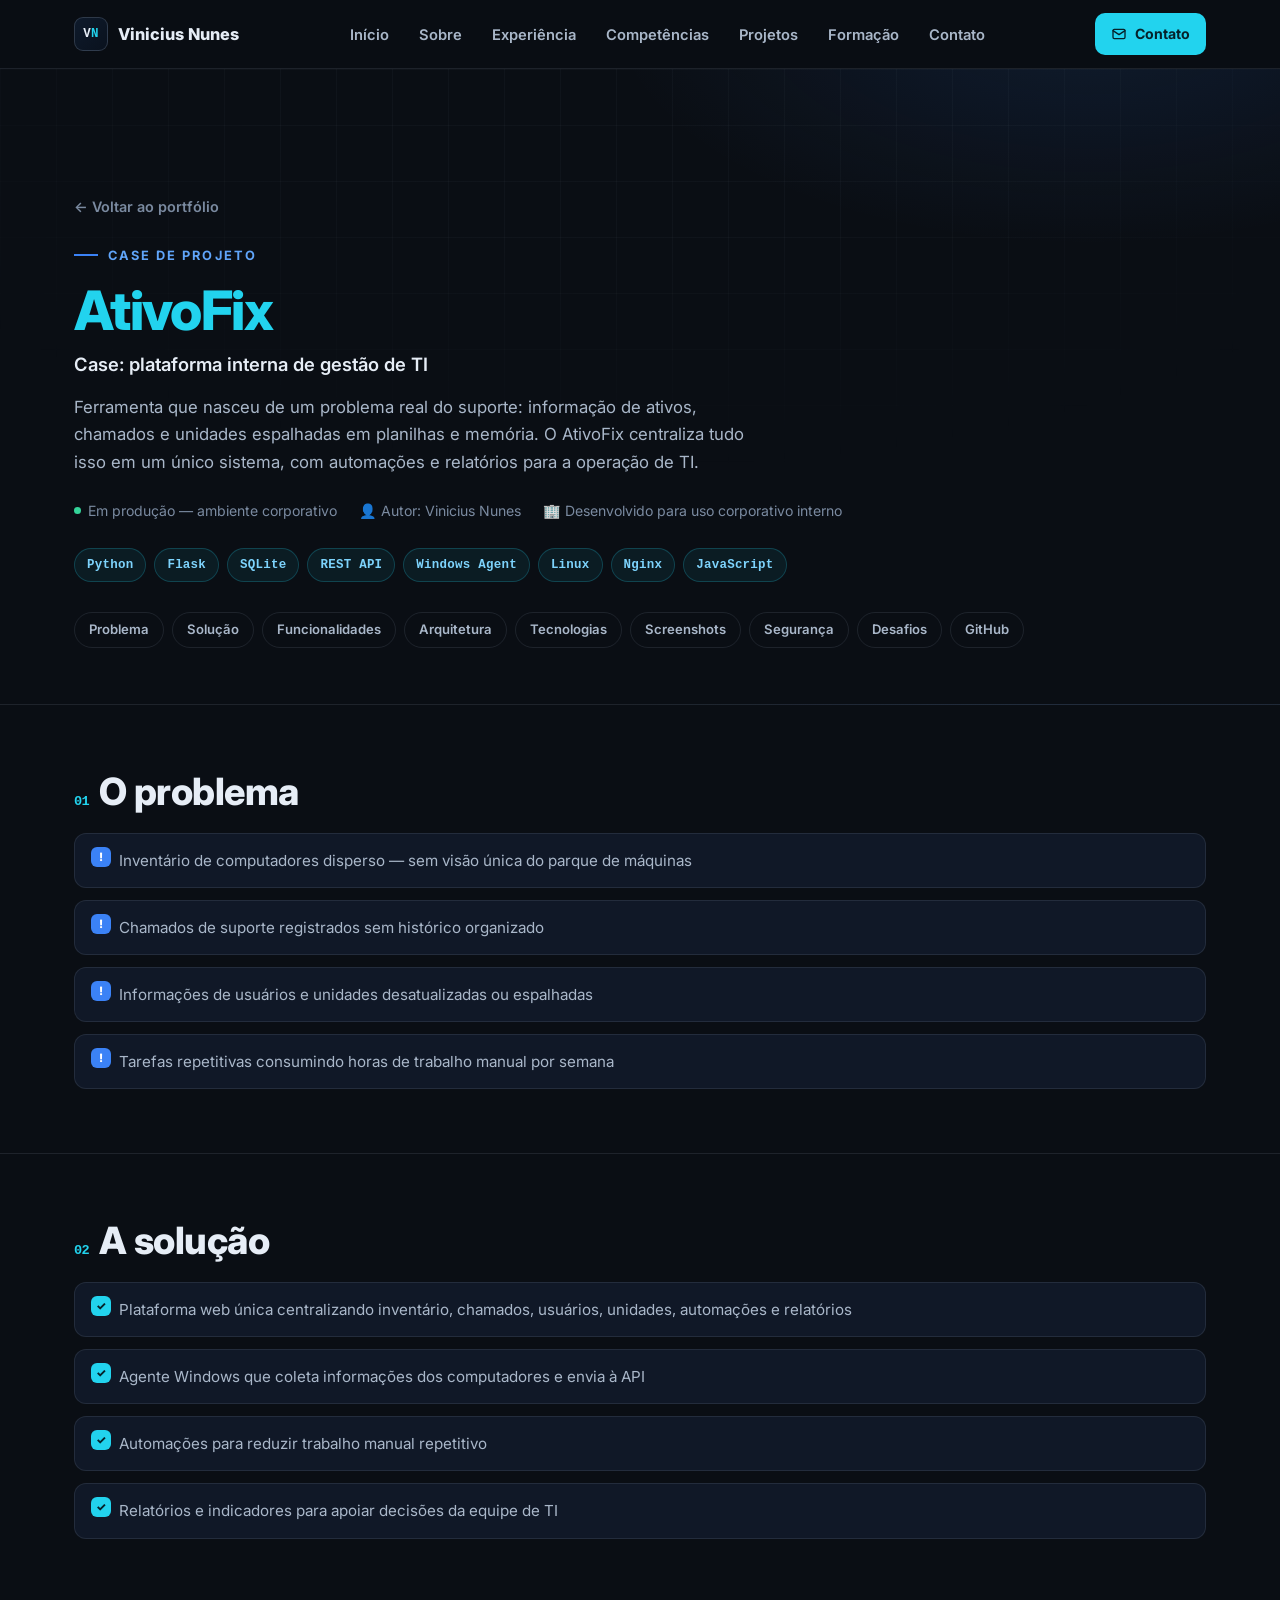
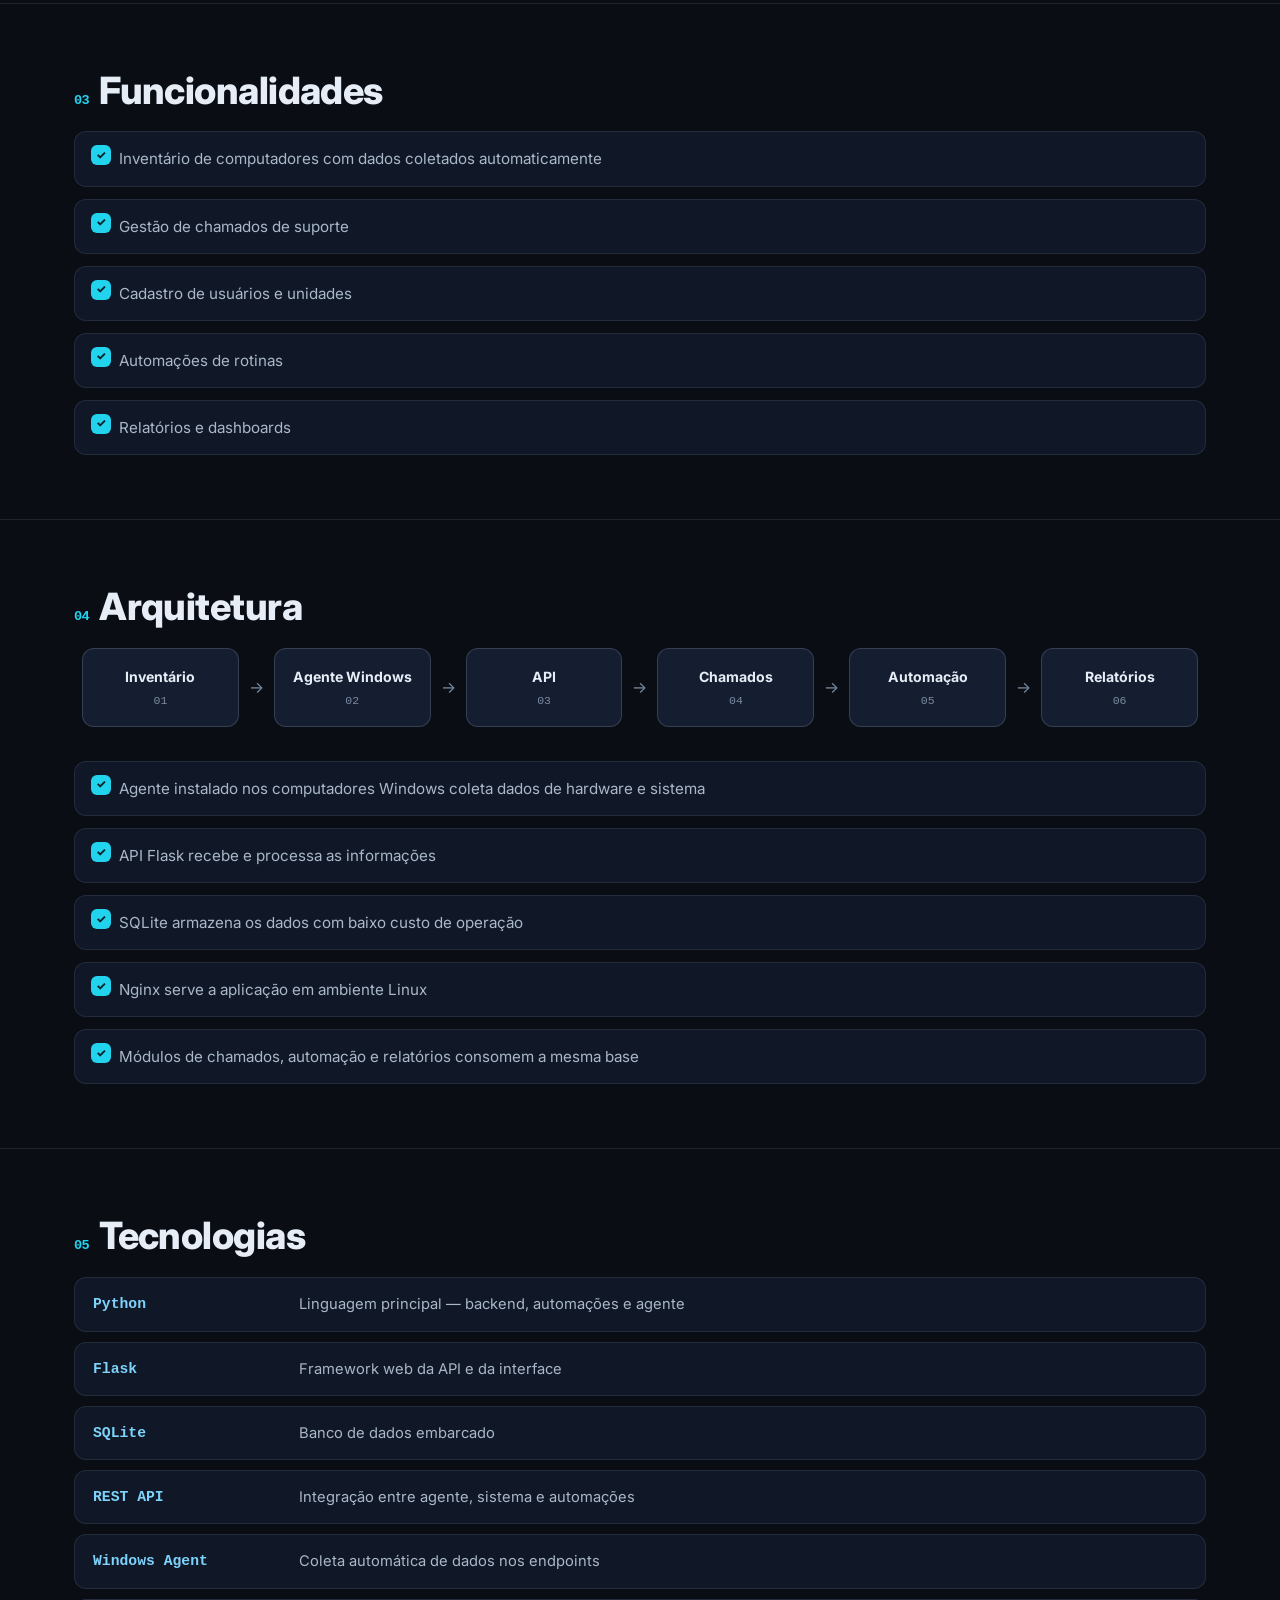
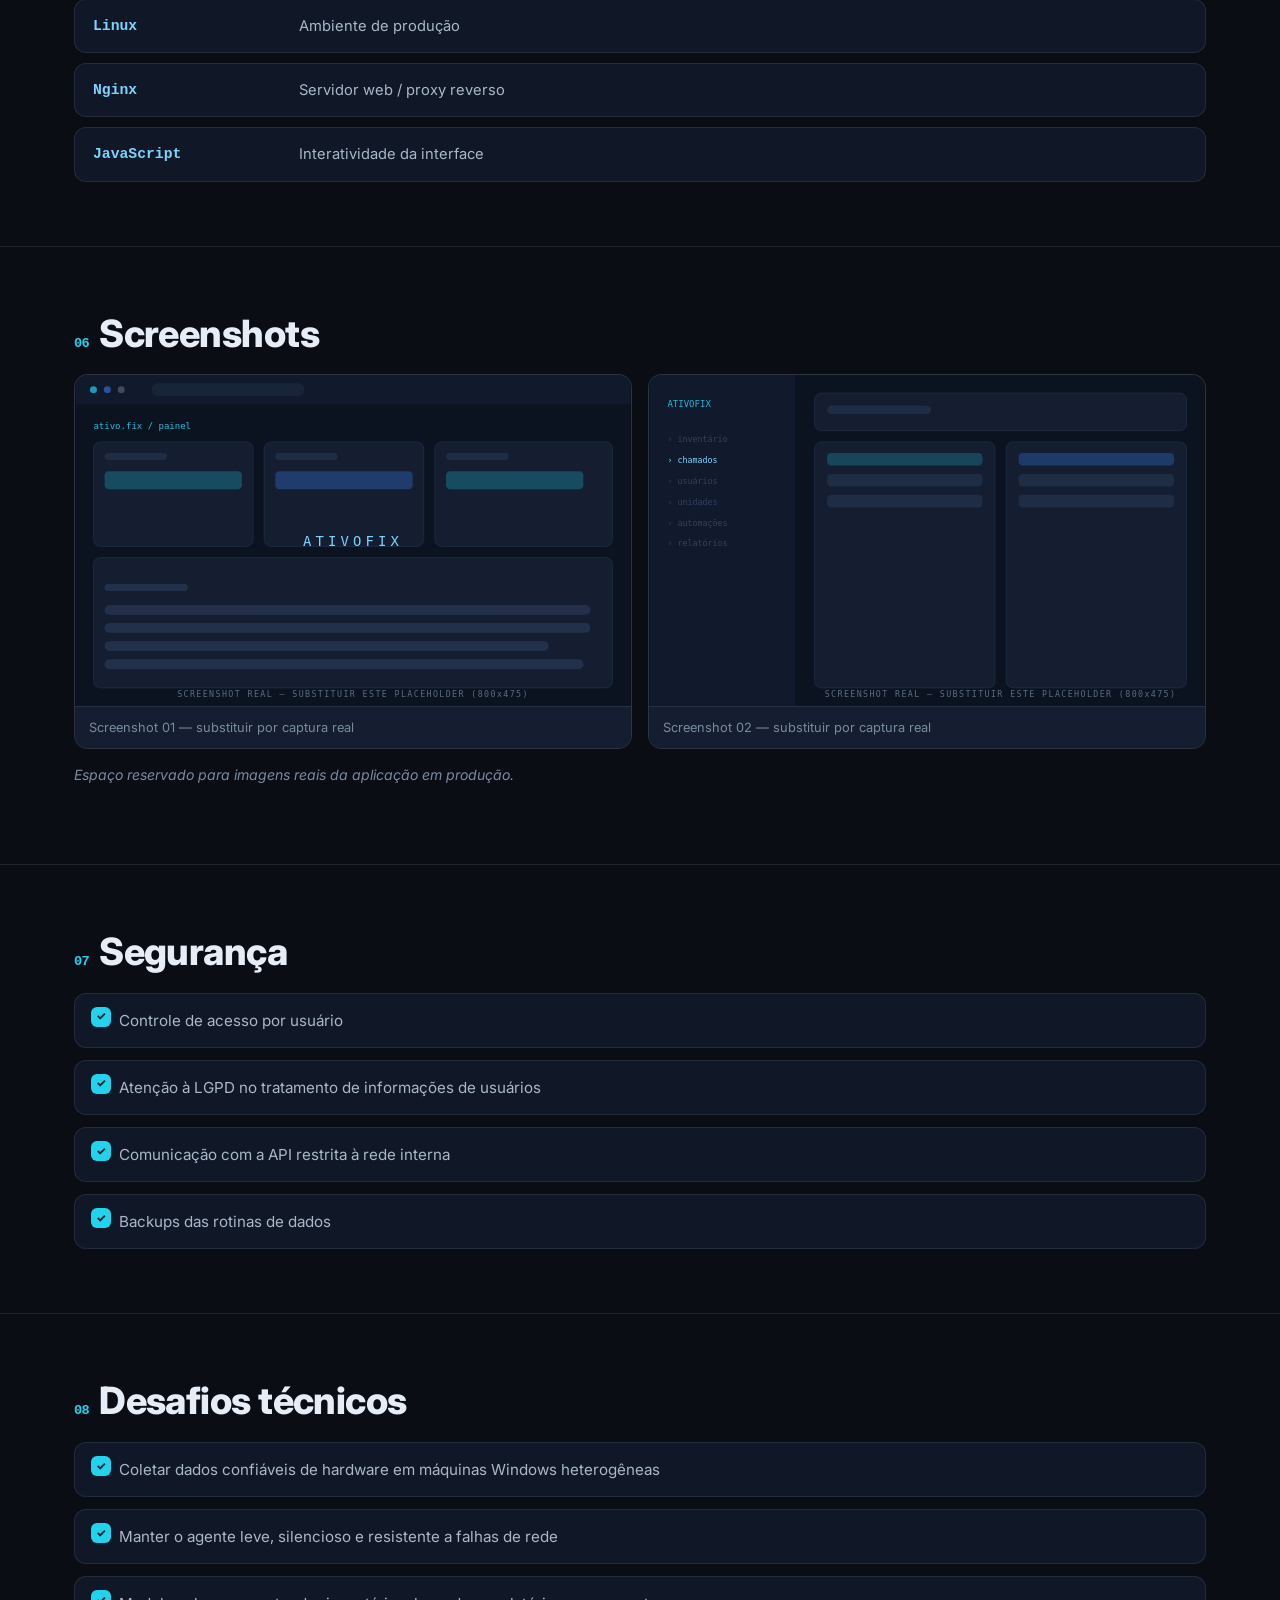
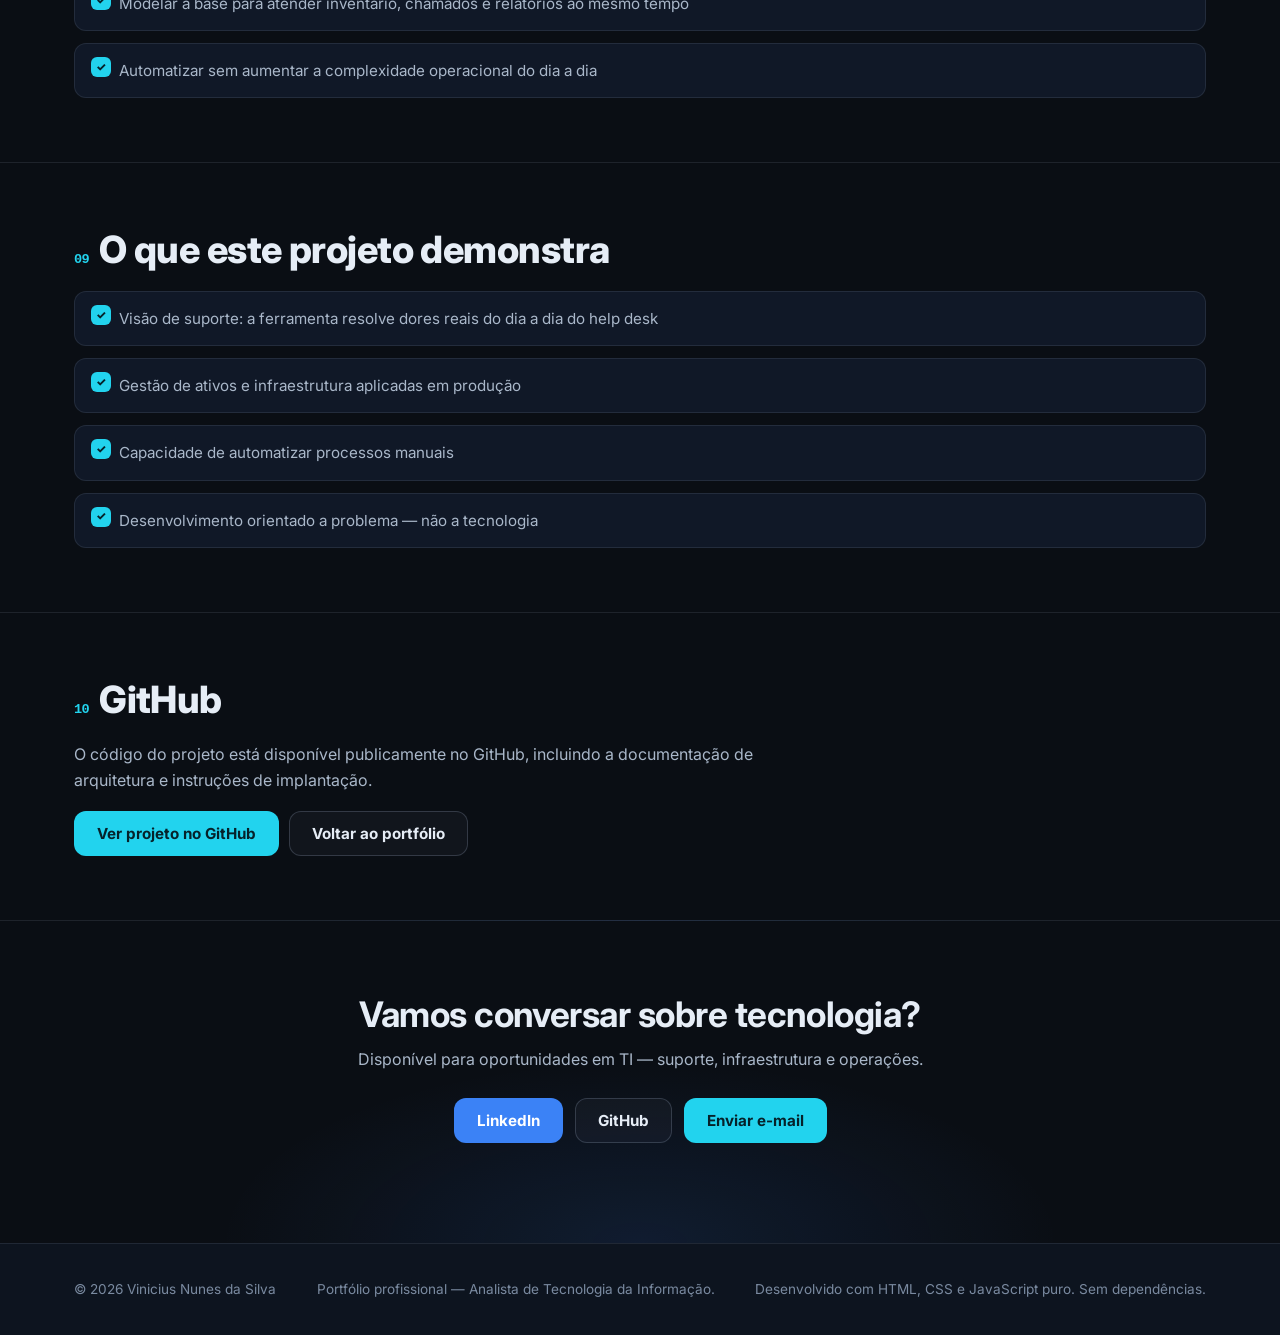
==== projetos/ativofix/index.html @ daad86c0 "Portfólio profissional — Vinicius Nunes, Analista de TI Site estático (HTML/CSS/JS puro) com conteúd" ====
<!doctype html>
<html lang="pt-BR">
<head>
  <meta charset="utf-8">
  <meta name="viewport" content="width=device-width, initial-scale=1">
  <title>AtivoFix — Case | Vinicius Nunes | Analista de TI</title>
  <meta name="description" content="Case do AtivoFix: plataforma interna de gestão de TI que centraliza inventário, chamados, usuários, unidades, automações e relatórios. Desenvolvido por Vinicius Nunes, Analista de TI.">
  <meta name="author" content="Vinicius Nunes da Silva">
  <meta name="theme-color" content="#0A0E14">

  <meta property="og:type" content="article">
  <meta property="og:locale" content="pt_BR">
  <meta property="og:site_name" content="Vinicius Nunes — Analista de TI">
  <meta property="og:title" content="AtivoFix — Case de gestão de TI | Vinicius Nunes">
  <meta property="og:description" content="Como centralizei inventário, chamados, usuários, unidades, automações e relatórios em uma única plataforma interna.">
  <meta property="og:url" content="https://vinenuness.github.io/portfolio/projetos/ativofix/">
  <meta property="og:image" content="../../assets/img/og-ativofix.png">
  <meta property="og:image:width" content="1200">
  <meta property="og:image:height" content="630">
  <meta name="twitter:card" content="summary_large_image">
  <meta name="twitter:title" content="AtivoFix — Case de gestão de TI | Vinicius Nunes">
  <meta name="twitter:description" content="Plataforma interna de gestão de TI: inventário, chamados, automações e relatórios em um único ambiente.">
  <meta name="twitter:image" content="../../assets/img/og-ativofix.png">

  <link rel="icon" href="../../assets/favicon.ico" sizes="any">
  <link rel="icon" type="image/svg+xml" href="../../assets/favicon.svg">
  <link rel="icon" type="image/png" sizes="32x32" href="../../assets/favicon-32.png">
  <link rel="apple-touch-icon" sizes="180x180" href="../../assets/apple-touch-icon.png">

  <link rel="preconnect" href="https://fonts.googleapis.com">
  <link rel="preconnect" href="https://fonts.gstatic.com" crossorigin>
  <link href="https://fonts.googleapis.com/css2?family=Inter:wght@400;600;700;800&display=swap" rel="stylesheet">

  <link rel="stylesheet" href="../../assets/css/theme.css">
  <script type="application/ld+json">
  {
    "@context": "https://schema.org",
    "@type": "SoftwareApplication",
    "name": "AtivoFix",
    "applicationCategory": "BusinessApplication",
    "operatingSystem": "Web, Windows",
    "author": { "@type": "Person", "name": "Vinicius Nunes da Silva", "jobTitle": "Analista de Tecnologia da Informação" },
    "url": "https://github.com/Vinenuness/ativofix",
    "description": "Plataforma interna de gestão de TI: inventário de computadores, chamados, usuários, unidades, automações e relatórios."
  }
  </script>
</head>
<body data-page="ativofix" data-base="../../">
  <a class="skip-link" href="#conteudo">Pular para o conteúdo</a>
  <div data-mount="nav"></div>

  <main id="conteudo">
    <section class="case-hero">
      <div class="container case-hero-inner">
        <a class="back-link" href="../../index.html#projetos">← Voltar ao portfólio</a>
        <p class="project-label">Case de projeto</p>
        <h1 class="case-title" data-bind="ativofix.title">AtivoFix</h1>
        <p class="case-subtitle" data-bind="ativofix.subtitle">Case: plataforma interna de gestão de TI</p>
        <p class="case-hero-text" data-bind="ativofix.heroText"></p>
        <div class="case-meta">
          <span><span class="dot" aria-hidden="true"></span><span data-bind="ativofix.status"></span></span>
          <span>👤 Autor: Vinicius Nunes</span>
          <span>🏢 Desenvolvido para uso corporativo interno</span>
        </div>
        <div class="case-tags" data-list="featuredProject.tech"></div>
        <nav class="case-nav" aria-label="Seções do case">
          <a href="#problema">Problema</a>
          <a href="#solucao">Solução</a>
          <a href="#funcionalidades">Funcionalidades</a>
          <a href="#arquitetura">Arquitetura</a>
          <a href="#tecnologias">Tecnologias</a>
          <a href="#screenshots">Screenshots</a>
          <a href="#seguranca">Segurança</a>
          <a href="#desafios">Desafios</a>
          <a href="#github">GitHub</a>
        </nav>
      </div>
    </section>

    <section class="case-section" id="problema">
      <div class="container">
        <h2 class="section-title"><span class="case-num">01</span><span data-bind="ativofix.sections.problem.title"></span></h2>
        <ul class="case-list case-list--problem" data-list="ativofix.sections.problem.items"></ul>
      </div>
    </section>

    <section class="case-section" id="solucao">
      <div class="container">
        <h2 class="section-title"><span class="case-num">02</span><span data-bind="ativofix.sections.solution.title"></span></h2>
        <ul class="case-list" data-list="ativofix.sections.solution.items"></ul>
      </div>
    </section>

    <section class="case-section" id="funcionalidades">
      <div class="container">
        <h2 class="section-title"><span class="case-num">03</span><span data-bind="ativofix.sections.features.title"></span></h2>
        <ul class="case-list" data-list="ativofix.sections.features.items"></ul>
      </div>
    </section>

    <section class="case-section" id="arquitetura">
      <div class="container">
        <h2 class="section-title"><span class="case-num">04</span><span data-bind="ativofix.sections.architecture.title"></span></h2>
        <div class="pipeline" role="img" aria-label="Fluxo do AtivoFix" data-pipeline="ativofix.sections.architecture.flow"></div>
        <ul class="case-list" data-list="ativofix.sections.architecture.items"></ul>
      </div>
    </section>
    <section class="case-section" id="tecnologias">
      <div class="container">
        <h2 class="section-title"><span class="case-num">05</span><span data-bind="ativofix.sections.tech.title"></span></h2>
        <div class="tech-table" data-tech="ativofix.sections.tech.items"></div>
      </div>
    </section>

    <section class="case-section" id="screenshots">
      <div class="container">
        <h2 class="section-title"><span class="case-num">06</span><span data-bind="ativofix.sections.screenshots.title"></span></h2>
        <div class="case-shots" data-shots="ativofix.sections.screenshots.items"></div>
        <p class="case-note" data-bind="ativofix.sections.screenshots.note"></p>
      </div>
    </section>

    <section class="case-section" id="seguranca">
      <div class="container">
        <h2 class="section-title"><span class="case-num">07</span><span data-bind="ativofix.sections.security.title"></span></h2>
        <ul class="case-list" data-list="ativofix.sections.security.items"></ul>
      </div>
    </section>

    <section class="case-section" id="desafios">
      <div class="container">
        <h2 class="section-title"><span class="case-num">08</span><span data-bind="ativofix.sections.challenges.title"></span></h2>
        <ul class="case-list" data-list="ativofix.sections.challenges.items"></ul>
      </div>
    </section>

    <section class="case-section" id="aprendizados">
      <div class="container">
        <h2 class="section-title"><span class="case-num">09</span><span data-bind="ativofix.sections.learnings.title"></span></h2>
        <ul class="case-list" data-list="ativofix.sections.learnings.items"></ul>
      </div>
    </section>

    <section class="case-section" id="github">
      <div class="container">
        <h2 class="section-title"><span class="case-num">10</span>GitHub</h2>
        <p style="color:var(--text-dim);max-width:680px;">O código do projeto está disponível publicamente no GitHub, incluindo a documentação de arquitetura e instruções de implantação.</p>
        <div class="project-cta">
          <a class="btn btn--primary" href="https://github.com/Vinenuness/ativofix" target="_blank" rel="noopener noreferrer">Ver projeto no GitHub</a>
          <a class="btn btn--outline" href="../../index.html#projetos">Voltar ao portfólio</a>
        </div>
      </div>
    </section>

    <section class="case-footer-cta">
      <div class="container">
        <h2>Vamos conversar sobre tecnologia?</h2>
        <p data-bind="contact.lead"></p>
        <div class="contact-actions" data-contacts>
          <a class="btn btn--blue" href="linkedin" target="_blank" rel="noopener noreferrer">LinkedIn</a>
          <a class="btn btn--outline" href="github" target="_blank" rel="noopener noreferrer">GitHub</a>
          <a class="btn btn--primary" href="email">Enviar e-mail</a>
        </div>
      </div>
    </section>
  </main>

  <div data-mount="footer"></div>

  <script src="../../assets/js/data.js"></script>
  <script src="../../assets/js/components.js"></script>
  <script src="../../assets/js/main.js"></script>
</body>
</html>
---- assets/css/theme.css ----
/* =====================================================================
   theme.css — Sistema de design do portfólio
   Tema escuro corporativo: grafite/preto + azul + ciano (destaque)
   ===================================================================== */

/* ------------------------------------------------------------ tokens -- */
:root {
  /* superfícies */
  --bg:            #0A0E14;
  --bg-soft:       #0D141F;
  --surface:       #101827;
  --surface-2:     #141E30;
  --surface-3:     #182438;

  /* texto */
  --text:          #E6EDF6;
  --text-dim:      #A9B7C9;
  --text-mute:     #7A8AA0;

  /* marca */
  --blue:          #3B82F6;
  --blue-soft:     #60A5FA;
  --cyan:          #22D3EE;
  --cyan-soft:     #7DD3FC;
  --green:         #34D399;

  /* linhas */
  --line:          rgba(148, 163, 184, .14);
  --line-strong:   rgba(148, 163, 184, .26);

  /* efeitos */
  --glow-cyan:     rgba(34, 211, 238, .10);
  --glow-blue:     rgba(59, 130, 246, .12);
  --shadow:        0 12px 32px rgba(2, 6, 12, .45);

  /* geometria */
  --radius:        14px;
  --radius-lg:     20px;
  --container:     1180px;
  --nav-h:         68px;

  /* tipografia */
  --font: 'Inter', -apple-system, BlinkMacSystemFont, 'Segoe UI', Roboto, 'Helvetica Neue', Arial, sans-serif;
  --mono: ui-monospace, 'Cascadia Code', 'JetBrains Mono', Consolas, Menlo, monospace;
}

/* ---------------------------------------------------------- reset ----- */
*, *::before, *::after { box-sizing: border-box; }
html { scroll-behavior: smooth; }
body {
  margin: 0;
  font-family: var(--font);
  background: var(--bg);
  color: var(--text);
  line-height: 1.65;
  font-size: 16px;
  -webkit-font-smoothing: antialiased;
  text-rendering: optimizeLegibility;
}
img { max-width: 100%; display: block; }
a { color: var(--cyan-soft); text-decoration: none; transition: color .18s ease; }
a:hover { color: var(--cyan); }
h1, h2, h3, h4 { line-height: 1.2; margin: 0 0 .5em; letter-spacing: -.015em; }
p  { margin: 0 0 1em; }
ul { margin: 0; padding: 0; list-style: none; }
button { font-family: inherit; }

/* acessibilidade: foco visível + skip link */
:focus-visible { outline: 2px solid var(--cyan); outline-offset: 3px; border-radius: 4px; }
.skip-link {
  position: absolute; left: -9999px; top: 0; z-index: 200;
  background: var(--cyan); color: #06222A; font-weight: 700;
  padding: 10px 18px; border-radius: 0 0 10px 0;
}
.skip-link:focus { left: 0; }
.visually-hidden {
  position: absolute !important; width: 1px; height: 1px;
  margin: -1px; padding: 0; overflow: hidden; clip: rect(0 0 0 0); white-space: nowrap; border: 0;
}

/* ------------------------------------------------------- layout ------- */
.container { max-width: var(--container); margin: 0 auto; padding: 0 24px; }
.section { padding: 96px 0; scroll-margin-top: calc(var(--nav-h) + 12px); }
.section--soft { background: var(--bg-soft); border-block: 1px solid var(--line); }

.section-head { max-width: 760px; margin-bottom: 48px; }
.section-head--center { margin-inline: auto; text-align: center; }
.eyebrow {
  display: inline-flex; align-items: center; gap: 8px;
  font-size: .78rem; font-weight: 700; letter-spacing: .18em;
  text-transform: uppercase; color: var(--cyan);
  margin-bottom: 14px;
}
.eyebrow::before { content: ''; width: 22px; height: 2px; background: var(--cyan); border-radius: 2px; }
.section-head--center .eyebrow::after { content: ''; width: 22px; height: 2px; background: var(--cyan); border-radius: 2px; }
.section-title { font-size: clamp(1.7rem, 3.2vw, 2.35rem); font-weight: 800; color: var(--text); }
.section-lead { color: var(--text-dim); font-size: 1.04rem; margin-bottom: 0; }

/* ------------------------------------------------------- nav ---------- */
/* o wrapper de montagem recebe o sticky (o header está dentro dele) */
[data-mount="nav"] { position: sticky; top: 0; z-index: 100; }
.nav {
  background: rgba(10, 14, 20, .82);
  -webkit-backdrop-filter: blur(12px); backdrop-filter: blur(12px);
  border-bottom: 1px solid var(--line);
}
.nav-inner { display: flex; align-items: center; justify-content: space-between; height: var(--nav-h); gap: 16px; }
.brand { display: inline-flex; align-items: center; gap: 10px; font-weight: 800; color: var(--text); font-size: 1.02rem; }
.brand:hover { color: var(--text); }
.brand-mark {
  width: 34px; height: 34px; border-radius: 9px; flex: none;
  display: inline-flex; align-items: center; justify-content: center; white-space: nowrap;
  background: linear-gradient(135deg, #0E1A2B, #0A121E);
  border: 1px solid var(--line-strong);
  font-family: var(--mono); font-size: .78rem; font-weight: 700; letter-spacing: .02em;
}
.brand-mark b { color: var(--text); font-weight: 700; }
.brand-mark span { color: var(--cyan); }
.nav-links { display: flex; align-items: center; gap: 4px; }
.nav-links a {
  color: var(--text-dim); font-size: .92rem; font-weight: 600;
  padding: 8px 13px; border-radius: 9px; transition: color .18s ease, background .18s ease;
}
.nav-links a:hover { color: var(--text); background: rgba(148, 163, 184, .08); }
.nav-links a.is-active { color: var(--cyan); }
.nav-cta {
  display: inline-flex; align-items: center; gap: 8px;
  font-size: .88rem; font-weight: 700; color: #06222A !important;
  background: var(--cyan); padding: 9px 16px; border-radius: 10px;
  transition: filter .18s ease;
}
.nav-cta:hover { filter: brightness(1.08); color: #06222A !important; }
.nav-toggle {
  display: none; background: none; border: 1px solid var(--line-strong);
  border-radius: 10px; padding: 9px 11px; cursor: pointer; color: var(--text);
}
.nav-toggle svg { display: block; }
.nav-mobile { display: none; }

/* ------------------------------------------------------- hero --------- */
.hero {
  position: relative; overflow: hidden;
  padding: calc(var(--nav-h) + 72px) 0 84px;
  background:
    radial-gradient(900px 480px at 78% -10%, var(--glow-blue), transparent 62%),
    radial-gradient(700px 420px at -8% 30%, var(--glow-cyan), transparent 60%),
    var(--bg);
  border-bottom: 1px solid var(--line);
}
.hero::before { /* grid discreto de fundo */
  content: ''; position: absolute; inset: 0; pointer-events: none;
  background-image:
    linear-gradient(rgba(148, 163, 184, .045) 1px, transparent 1px),
    linear-gradient(90deg, rgba(148, 163, 184, .045) 1px, transparent 1px);
  background-size: 56px 56px;
  mask-image: radial-gradient(ellipse 90% 70% at 50% 0%, #000 40%, transparent 78%);
  -webkit-mask-image: radial-gradient(ellipse 90% 70% at 50% 0%, #000 40%, transparent 78%);
}
.hero-grid {
  position: relative; display: grid; gap: 56px; align-items: center;
  grid-template-columns: 1.25fr .75fr;
}
.status-pill {
  display: inline-flex; align-items: center; gap: 9px;
  border: 1px solid rgba(52, 211, 153, .35); background: rgba(52, 211, 153, .08);
  color: #86EFAC; font-size: .84rem; font-weight: 600;
  padding: 7px 14px; border-radius: 999px; margin-bottom: 22px;
}
.status-dot { width: 8px; height: 8px; border-radius: 50%; background: var(--green); animation: pulse 2.4s ease-in-out infinite; }
@keyframes pulse { 0%, 100% { opacity: 1; } 50% { opacity: .35; } }
.hero h1 { font-size: clamp(2.5rem, 6vw, 4rem); font-weight: 800; letter-spacing: -.03em; margin-bottom: 10px; }
.hero h1 .accent { color: var(--cyan); }
.hero-role { font-size: clamp(1.15rem, 2.4vw, 1.5rem); font-weight: 700; color: var(--blue-soft); margin-bottom: 8px; }
.hero-spec { font-family: var(--mono); font-size: .95rem; color: var(--text-mute); letter-spacing: .04em; margin-bottom: 20px; }
.hero-text { color: var(--text-dim); max-width: 620px; font-size: 1.06rem; margin-bottom: 26px; }
.hero-actions { display: flex; flex-wrap: wrap; gap: 12px; margin-bottom: 30px; }
.hero-tags { display: flex; flex-wrap: wrap; gap: 8px; }

/* botões */
.btn {
  display: inline-flex; align-items: center; gap: 9px;
  font-weight: 700; font-size: .95rem; line-height: 1;
  padding: 14px 22px; border-radius: 12px; border: 1px solid transparent;
  cursor: pointer; transition: transform .16s ease, filter .16s ease, background .16s ease, border-color .16s ease;
}
.btn:active { transform: translateY(1px); }
.btn svg { flex: none; }
.btn--primary { background: var(--cyan); color: #06222A; }
.btn--primary:hover { filter: brightness(1.1); color: #06222A; }
.btn--outline { border-color: var(--line-strong); color: var(--text); background: rgba(148, 163, 184, .05); }
.btn--outline:hover { border-color: var(--cyan); color: var(--cyan); }
.btn--ghost { color: var(--text-dim); border-color: var(--line); background: transparent; }
.btn--ghost:hover { color: var(--text); border-color: var(--line-strong); }
.btn--blue { background: var(--blue); color: #fff; }
.btn--blue:hover { filter: brightness(1.1); color: #fff; }
.btn--lg { padding: 16px 28px; font-size: 1rem; }

/* retrato / placeholder de foto */
.portrait-wrap { display: grid; place-items: center; }
.portrait {
  position: relative; width: min(320px, 80%); aspect-ratio: 1;
  border-radius: 24px; overflow: hidden;
  border: 1px solid var(--line-strong);
  background: linear-gradient(160deg, #0E1929 0%, #0B1220 55%, #0A0F19 100%);
  box-shadow: var(--shadow);
}
.portrait img { width: 100%; height: 100%; object-fit: cover; }
.portrait::after { /* varredura sutil, removível junto do placeholder */
  content: ''; position: absolute; inset: 0;
  background: linear-gradient(115deg, transparent 42%, rgba(34, 211, 238, .05) 50%, transparent 58%);
}
.portrait-badge {
  position: absolute; bottom: 14px; left: 50%; transform: translateX(-50%);
  white-space: nowrap; font-size: .72rem; font-weight: 600; letter-spacing: .06em;
  color: var(--text-mute); background: rgba(10, 14, 20, .85);
  border: 1px solid var(--line); padding: 5px 12px; border-radius: 999px;
}

/* tags / chips */
.tag {
  display: inline-flex; align-items: center;
  font-family: var(--mono); font-size: .78rem; font-weight: 600; letter-spacing: .02em;
  color: var(--cyan-soft); background: rgba(34, 211, 238, .07);
  border: 1px solid rgba(34, 211, 238, .22);
  padding: 6px 12px; border-radius: 999px;
}
.tag--neutral { color: var(--text-dim); background: rgba(148, 163, 184, .07); border-color: var(--line-strong); }

/* ---------------------------------------------------- métricas -------- */
.metrics { border-bottom: 1px solid var(--line); background: var(--bg-soft); }
.metrics-grid { display: grid; grid-template-columns: repeat(2, 1fr); }
.metric {
  display: flex; flex-direction: column; gap: 6px;
  padding: 34px 28px; border-left: 1px solid var(--line);
}
.metric:first-child { border-left: 0; }
.metric + .metric { border-left: 1px solid var(--line); }
.metric-value { font-size: clamp(1.9rem, 4vw, 2.7rem); font-weight: 800; color: var(--cyan); letter-spacing: -.02em; }
.metric-label { color: var(--text-dim); font-size: .95rem; max-width: 300px; }
.metric-src { font-size: .74rem; color: var(--text-mute); letter-spacing: .05em; text-transform: uppercase; }

/* ------------------------------------------------------- cards -------- */
.cards-grid { display: grid; gap: 18px; grid-template-columns: repeat(3, 1fr); }
.card {
  background: var(--surface); border: 1px solid var(--line);
  border-radius: var(--radius-lg); padding: 26px 24px;
  transition: transform .18s ease, border-color .18s ease, box-shadow .18s ease;
}
.card:hover { transform: translateY(-3px); border-color: rgba(34, 211, 238, .35); box-shadow: var(--shadow); }
.card-icon { font-size: 1.5rem; margin-bottom: 14px; display: block; }
.card-title { font-size: 1.08rem; font-weight: 700; margin-bottom: 8px; }
.card-text { color: var(--text-dim); font-size: .93rem; margin: 0; }

/* ------------------------------------------------------ sobre --------- */
.about-grid { display: grid; gap: 48px; grid-template-columns: 1.5fr 1fr; align-items: start; }
.about-text p { color: var(--text-dim); font-size: 1.03rem; }
.about-text p strong { color: var(--text); }
.about-quote {
  margin: 26px 0 0; padding: 18px 22px;
  border-left: 3px solid var(--cyan); border-radius: 0 12px 12px 0;
  background: rgba(34, 211, 238, .05); color: var(--text);
  font-weight: 600; font-size: 1.02rem;
}
.about-facts { display: grid; gap: 14px; }
.fact {
  background: var(--surface); border: 1px solid var(--line); border-radius: var(--radius);
  padding: 16px 18px; display: flex; flex-direction: column; gap: 2px;
}
.fact-label { font-size: .72rem; font-weight: 700; letter-spacing: .14em; text-transform: uppercase; color: var(--text-mute); }
.fact-value { font-weight: 700; color: var(--text); font-size: 1.02rem; }
.fact-sub { font-size: .84rem; color: var(--text-mute); }

/* ---------------------------------------------------- timeline -------- */
.timeline { position: relative; padding-left: 34px; }
.timeline::before {
  content: ''; position: absolute; left: 9px; top: 6px; bottom: 6px;
  width: 2px; background: linear-gradient(180deg, var(--cyan), rgba(59, 130, 246, .35), transparent);
}
.tl-item { position: relative; padding-bottom: 44px; }
.tl-item:last-child { padding-bottom: 0; }
.tl-dot {
  position: absolute; left: -34px; top: 6px; width: 20px; height: 20px; border-radius: 50%;
  background: var(--bg); border: 2px solid var(--text-mute);
}
.tl-item.is-current .tl-dot { border-color: var(--cyan); background: rgba(34, 211, 238, .18); box-shadow: 0 0 0 5px rgba(34, 211, 238, .08); }
.tl-head { display: flex; flex-wrap: wrap; align-items: baseline; gap: 6px 14px; margin-bottom: 4px; }
.tl-company { font-size: 1.18rem; font-weight: 800; color: var(--text); }
.tl-role { color: var(--cyan-soft); font-weight: 600; font-size: .98rem; }
.tl-meta { display: flex; flex-wrap: wrap; gap: 8px 16px; margin-bottom: 10px; }
.tl-meta span { display: inline-flex; align-items: center; gap: 6px; color: var(--text-mute); font-size: .86rem; }
.badge-current {
  font-size: .7rem; font-weight: 800; letter-spacing: .1em; text-transform: uppercase;
  color: #06222A; background: var(--cyan); border-radius: 6px; padding: 3px 9px;
}
.tl-summary { color: var(--text-dim); font-size: .95rem; margin-bottom: 12px; max-width: 720px; }
.tl-list { display: grid; gap: 7px; max-width: 760px; }
.tl-list li { position: relative; padding-left: 20px; color: var(--text-dim); font-size: .92rem; }
.tl-list li::before { content: '▸'; position: absolute; left: 0; color: var(--blue-soft); }
.tl-item.is-minor .tl-company { font-weight: 700; color: var(--text-dim); }
.tl-item.is-minor .tl-list li { color: var(--text-mute); }

/* ------------------------------------------------------- projeto ------ */
.project { background: var(--bg-soft); border-block: 1px solid var(--line); }
.project-shell {
  background: var(--surface); border: 1px solid var(--line-strong);
  border-radius: var(--radius-lg); overflow: hidden; box-shadow: var(--shadow);
}
.project-top {
  padding: 34px 36px; display: grid; gap: 26px;
  grid-template-columns: 1.35fr .65fr;
  border-bottom: 1px solid var(--line);
  background:
    radial-gradient(600px 260px at 90% 0%, var(--glow-blue), transparent 65%),
    var(--surface);
}
.project-label { display: flex; align-items: center; gap: 10px; color: var(--blue-soft); font-weight: 700; font-size: .8rem; letter-spacing: .16em; text-transform: uppercase; margin-bottom: 12px; }
.project-label::before { content: ''; width: 24px; height: 2px; background: var(--blue); }
.project-title { font-size: clamp(1.7rem, 3.4vw, 2.4rem); font-weight: 800; letter-spacing: -.02em; }
.project-title .version { color: var(--cyan); }
.project-desc { color: var(--text-dim); max-width: 640px; }
.project-cta { display: flex; flex-wrap: wrap; gap: 10px; margin-top: 18px; }
.project-side { display: flex; flex-direction: column; gap: 16px; }
.project-side h3 { font-size: .78rem; letter-spacing: .14em; text-transform: uppercase; color: var(--text-mute); margin-bottom: 10px; }
.project-metrics { display: grid; gap: 10px; }
.project-metric {
  display: flex; align-items: center; gap: 10px;
  background: rgba(52, 211, 153, .06); border: 1px solid rgba(52, 211, 153, .22);
  color: #86EFAC; font-weight: 600; font-size: .88rem;
  border-radius: 10px; padding: 10px 14px;
}
.project-body { padding: 32px 36px 36px; }

/* pipeline visual */
.pipeline { display: flex; align-items: stretch; flex-wrap: wrap; gap: 0; margin-bottom: 34px; }
.pipe-step { position: relative; flex: 1 1 0; min-width: 130px; }
.pipe-box {
  text-align: center; padding: 16px 10px; margin: 0 8px;
  background: var(--surface-2); border: 1px solid var(--line-strong); border-radius: 12px;
  font-weight: 700; font-size: .88rem; color: var(--text);
  transition: border-color .18s ease, transform .18s ease;
}
.pipe-box small { display: block; font-weight: 500; color: var(--text-mute); font-size: .72rem; margin-top: 3px; font-family: var(--mono); }
.pipe-step:hover .pipe-box { border-color: var(--cyan); transform: translateY(-2px); }
.pipe-arrow { display: grid; place-items: center; color: var(--text-mute); font-size: 1rem; flex: 0 0 auto; padding: 0 2px; }
.pipe-arrow::before { content: '→'; }
@media (max-width: 860px) {
  .pipeline { flex-direction: column; gap: 6px; }
  .pipe-box { margin: 0; }
  .pipe-arrow::before { content: '↓'; }
}

/* screenshots */
.shots { display: grid; grid-template-columns: 1fr 1fr; gap: 16px; }
.shot {
  border: 1px solid var(--line-strong); border-radius: var(--radius);
  overflow: hidden; background: var(--bg);
}
.shot img { width: 100%; aspect-ratio: 16 / 9.5; object-fit: cover; }
.shot-cap { padding: 10px 14px; font-size: .8rem; color: var(--text-mute); border-top: 1px solid var(--line); background: var(--surface-2); }

/* --------------------------------------------------- competencias ----- */
.skills-grid { display: grid; gap: 18px; grid-template-columns: repeat(2, 1fr); }
.skill-card { background: var(--surface); border: 1px solid var(--line); border-radius: var(--radius-lg); padding: 24px; }
.skill-card--accent { border-color: rgba(34, 211, 238, .3); background: linear-gradient(180deg, rgba(34, 211, 238, .04), var(--surface) 45%); }
.skill-head { display: flex; align-items: center; gap: 12px; margin-bottom: 16px; }
.skill-head .card-icon { margin: 0; }
.skill-head h3 { margin: 0; font-size: 1.05rem; }
.skill-tags { display: flex; flex-wrap: wrap; gap: 8px; }

/* ------------------------------------------------------ mindset ------- */
.mindset-grid { display: grid; grid-template-columns: repeat(4, 1fr); gap: 16px; counter-reset: pillar; }
.pillar {
  position: relative; background: var(--surface); border: 1px solid var(--line);
  border-radius: var(--radius-lg); padding: 24px 22px;
}
.pillar-step {
  position: absolute; top: 18px; right: 18px;
  font-family: var(--mono); font-size: .74rem; color: var(--text-mute);
  border: 1px solid var(--line); border-radius: 7px; padding: 2px 8px;
}
.pillar-icon { font-size: 1.4rem; display: block; margin-bottom: 12px; }
.pillar h3 { font-size: .95rem; letter-spacing: .12em; color: var(--cyan-soft); margin-bottom: 8px; }
.pillar p { color: var(--text-dim); font-size: .9rem; margin: 0; }

/* ------------------------------------------------------- saúde -------- */
.health-note {
  display: grid; grid-template-columns: auto 1fr; gap: 20px; align-items: center;
  background: linear-gradient(120deg, rgba(59, 130, 246, .08), rgba(34, 211, 238, .04));
  border: 1px solid rgba(59, 130, 246, .3); border-radius: var(--radius-lg);
  padding: 28px 30px;
}
.health-icon {
  width: 58px; height: 58px; border-radius: 16px; display: grid; place-items: center;
  background: rgba(59, 130, 246, .14); border: 1px solid rgba(59, 130, 246, .35); font-size: 1.5rem;
}
.health-note h3 { margin-bottom: 6px; font-size: 1.1rem; }
.health-note p { margin: 0; color: var(--text-dim); }

/* ---------------------------------------------------- formação -------- */
.edu-grid { display: grid; gap: 16px; grid-template-columns: repeat(2, 1fr); }
.edu-card {
  position: relative; background: var(--surface); border: 1px solid var(--line);
  border-radius: var(--radius); padding: 22px 24px;
}
.edu-type {
  display: inline-block; font-size: .68rem; font-weight: 800; letter-spacing: .12em; text-transform: uppercase;
  color: var(--blue-soft); background: rgba(59, 130, 246, .1); border: 1px solid rgba(59, 130, 246, .3);
  padding: 3px 10px; border-radius: 6px; margin-bottom: 12px;
}
.edu-card h3 { font-size: 1.04rem; margin-bottom: 4px; }
.edu-school { color: var(--text-dim); font-size: .92rem; }
.edu-note { margin-top: 10px; font-size: .84rem; color: var(--text-mute); font-style: italic; }
.edu-card--minor { opacity: .78; }

/* certificações */
.certs-grid { display: grid; gap: 14px; grid-template-columns: repeat(3, 1fr); margin-top: 40px; }
.cert {
  display: flex; gap: 14px; align-items: flex-start;
  background: var(--surface); border: 1px solid var(--line); border-radius: var(--radius);
  padding: 18px 20px;
}
.cert-icon { color: var(--cyan); flex: none; margin-top: 2px; }
.cert-name { font-weight: 700; font-size: .95rem; margin-bottom: 2px; }
.cert-detail { color: var(--text-dim); font-size: .85rem; }
.cert-hours { margin-left: auto; flex: none; font-family: var(--mono); font-size: .78rem; color: var(--cyan-soft); border: 1px solid rgba(34, 211, 238, .25); padding: 2px 9px; border-radius: 7px; }

/* ------------------------------------------------------ contato ------- */
.contact { text-align: center; }
.contact-box {
  max-width: 780px; margin: 0 auto; padding: 56px 40px;
  background:
    radial-gradient(500px 240px at 50% 0%, var(--glow-blue), transparent 70%),
    var(--surface);
  border: 1px solid var(--line-strong); border-radius: var(--radius-lg);
}
.contact-status {
  display: inline-flex; align-items: center; gap: 9px; margin-bottom: 20px;
  border: 1px solid rgba(52, 211, 153, .35); background: rgba(52, 211, 153, .08);
  color: #86EFAC; font-size: .84rem; font-weight: 600; padding: 7px 15px; border-radius: 999px;
}
.contact h2 { font-size: clamp(1.8rem, 4vw, 2.5rem); font-weight: 800; margin-bottom: 12px; }
.contact-lead { color: var(--text-dim); font-size: 1.05rem; max-width: 560px; margin: 0 auto 30px; }
.contact-actions { display: flex; flex-wrap: wrap; justify-content: center; gap: 12px; margin-bottom: 28px; }
.contact-sec { display: flex; flex-wrap: wrap; justify-content: center; gap: 6px 22px; color: var(--text-mute); font-size: .88rem; }
.contact-sec a { color: var(--text-dim); }
.contact-sec a:hover { color: var(--cyan); }

/* ------------------------------------------------------- footer ------- */
.footer { border-top: 1px solid var(--line); background: var(--bg-soft); padding: 34px 0; }
.footer-inner { display: flex; flex-wrap: wrap; gap: 10px 28px; align-items: center; justify-content: space-between; color: var(--text-mute); font-size: .85rem; }
.footer a { color: var(--text-dim); }
.footer a:hover { color: var(--cyan); }

/* ------------------------------------------- páginas internas (case) -- */
.case-hero {
  position: relative; padding: calc(var(--nav-h) + 56px) 0 56px;
  border-bottom: 1px solid var(--line);
  background:
    radial-gradient(800px 400px at 85% -10%, var(--glow-blue), transparent 60%),
    var(--bg);
}
.case-hero::before {
  content: ''; position: absolute; inset: 0; pointer-events: none;
  background-image: linear-gradient(rgba(148, 163, 184, .045) 1px, transparent 1px),
    linear-gradient(90deg, rgba(148, 163, 184, .045) 1px, transparent 1px);
  background-size: 56px 56px;
  mask-image: radial-gradient(ellipse 85% 80% at 50% 0%, #000 35%, transparent 80%);
  -webkit-mask-image: radial-gradient(ellipse 85% 80% at 50% 0%, #000 35%, transparent 80%);
}
.case-hero-inner { position: relative; }
.back-link { display: inline-flex; align-items: center; gap: 8px; color: var(--text-mute); font-size: .9rem; font-weight: 600; margin-bottom: 26px; }
.back-link:hover { color: var(--cyan); }
.case-title { font-size: clamp(2.2rem, 5vw, 3.4rem); font-weight: 800; letter-spacing: -.03em; color: var(--cyan); margin-bottom: 6px; }
.case-subtitle { font-size: 1.15rem; color: var(--text); font-weight: 600; margin-bottom: 14px; }
.case-hero-text { color: var(--text-dim); max-width: 700px; font-size: 1.05rem; margin-bottom: 22px; }
.case-meta { display: flex; flex-wrap: wrap; gap: 10px 22px; margin-bottom: 26px; }
.case-meta span { display: inline-flex; align-items: center; gap: 7px; color: var(--text-mute); font-size: .88rem; }
.case-meta .dot { width: 7px; height: 7px; border-radius: 50%; background: var(--green); }
.case-tags { display: flex; flex-wrap: wrap; gap: 8px; }
.case-nav { display: flex; flex-wrap: wrap; gap: 8px; margin: 30px 0 0; }
.case-nav a {
  font-size: .82rem; font-weight: 600; color: var(--text-dim);
  border: 1px solid var(--line); border-radius: 999px; padding: 6px 14px;
  transition: color .15s ease, border-color .15s ease;
}
.case-nav a:hover { color: var(--cyan); border-color: rgba(34, 211, 238, .4); }
.case-section { padding: 64px 0; scroll-margin-top: calc(var(--nav-h) + 12px); }
.case-section + .case-section { border-top: 1px solid var(--line); }
.case-num { font-family: var(--mono); color: var(--cyan); font-size: .85rem; margin-right: 10px; }
.case-split { display: grid; grid-template-columns: 1fr 1fr; gap: 40px; }
.case-list { display: grid; gap: 12px; }
.case-list li {
  position: relative; padding: 14px 18px 14px 44px;
  background: var(--surface); border: 1px solid var(--line); border-radius: 12px;
  color: var(--text-dim); font-size: .95rem;
}
.case-list li::before {
  content: '✓'; position: absolute; left: 16px; top: 13px;
  width: 20px; height: 20px; border-radius: 6px; display: grid; place-items: center;
  font-size: .72rem; font-weight: 800; color: #06222A; background: var(--cyan);
}
.case-list--problem li::before { content: '!'; background: var(--blue); color: #fff; }
.tech-table { display: grid; gap: 10px; }
.tech-row {
  display: grid; grid-template-columns: 190px 1fr; gap: 16px; align-items: center;
  background: var(--surface); border: 1px solid var(--line); border-radius: 12px; padding: 14px 18px;
}
.tech-name { font-family: var(--mono); font-weight: 700; color: var(--cyan-soft); font-size: .92rem; }
.tech-role { color: var(--text-dim); font-size: .92rem; }
.case-shots { display: grid; grid-template-columns: 1fr 1fr; gap: 16px; }
.case-note { color: var(--text-mute); font-size: .88rem; font-style: italic; margin-top: 14px; }
.case-footer-cta {
  text-align: center; padding: 72px 0;
  border-top: 1px solid var(--line);
  background: radial-gradient(600px 260px at 50% 100%, var(--glow-blue), transparent 70%);
}
.case-footer-cta h2 { font-size: clamp(1.6rem, 3.4vw, 2.2rem); margin-bottom: 10px; }
.case-footer-cta p { color: var(--text-dim); margin-bottom: 26px; }

/* ---------------------------------------------------- animações ------- */
.reveal { opacity: 0; transform: translateY(16px); transition: opacity .55s ease, transform .55s ease; }
.reveal.is-visible { opacity: 1; transform: none; }
@media (prefers-reduced-motion: reduce) {
  html { scroll-behavior: auto; }
  *, *::before, *::after { animation: none !important; transition: none !important; }
  .reveal { opacity: 1; transform: none; }
}

/* ---------------------------------------------------- responsivo ------ */
@media (max-width: 1080px) {
  .cards-grid { grid-template-columns: repeat(2, 1fr); }
  .certs-grid { grid-template-columns: repeat(2, 1fr); }
  .mindset-grid { grid-template-columns: repeat(2, 1fr); }
}
@media (max-width: 940px) {
  .hero-grid { grid-template-columns: 1fr; gap: 44px; }
  .portrait-wrap { order: -1; }
  .portrait { width: min(240px, 64%); }
  .about-grid { grid-template-columns: 1fr; }
  .project-top { grid-template-columns: 1fr; }
  .case-split { grid-template-columns: 1fr; }
  .skills-grid { grid-template-columns: 1fr; }
  .edu-grid { grid-template-columns: 1fr; }
  .section { padding: 72px 0; }
}
@media (max-width: 760px) {
  .nav-links, .nav-cta { display: none; }
  .nav-toggle { display: block; }
  .nav-mobile {
    display: none; flex-direction: column; gap: 4px;
    padding: 12px 24px 20px; border-top: 1px solid var(--line);
    background: rgba(10, 14, 20, .97);
  }
  .nav-mobile.is-open { display: flex; }
  .nav-mobile a { color: var(--text-dim); font-weight: 600; padding: 12px 10px; border-radius: 10px; }
  .nav-mobile a:hover { background: rgba(148, 163, 184, .07); color: var(--text); }
  .cards-grid { grid-template-columns: 1fr; }
  .metrics-grid { grid-template-columns: 1fr; }
  .metric { border-left: 0; border-top: 1px solid var(--line); padding: 26px 24px; }
  .metric:first-child { border-top: 0; }
  .metric + .metric { border-left: 0; }
  .shots, .case-shots { grid-template-columns: 1fr; }
  .certs-grid { grid-template-columns: 1fr; }
  .mindset-grid { grid-template-columns: 1fr; }
  .tech-row { grid-template-columns: 1fr; gap: 4px; }
  .contact-box { padding: 40px 22px; }
  .section { padding: 60px 0; }
  .hero { padding-top: calc(var(--nav-h) + 44px); }
  .project-body, .project-top { padding-inline: 22px; }
}
@media (max-width: 480px) {
  .hero-actions .btn { flex: 1 1 auto; justify-content: center; }
  .contact-actions .btn { flex: 1 1 auto; justify-content: center; }
}

/* impressão: esconde navegação e efeitos */
@media print {
  .nav, .nav-mobile, .reveal { display: none !important; }
  body { background: #fff; color: #111; }
}
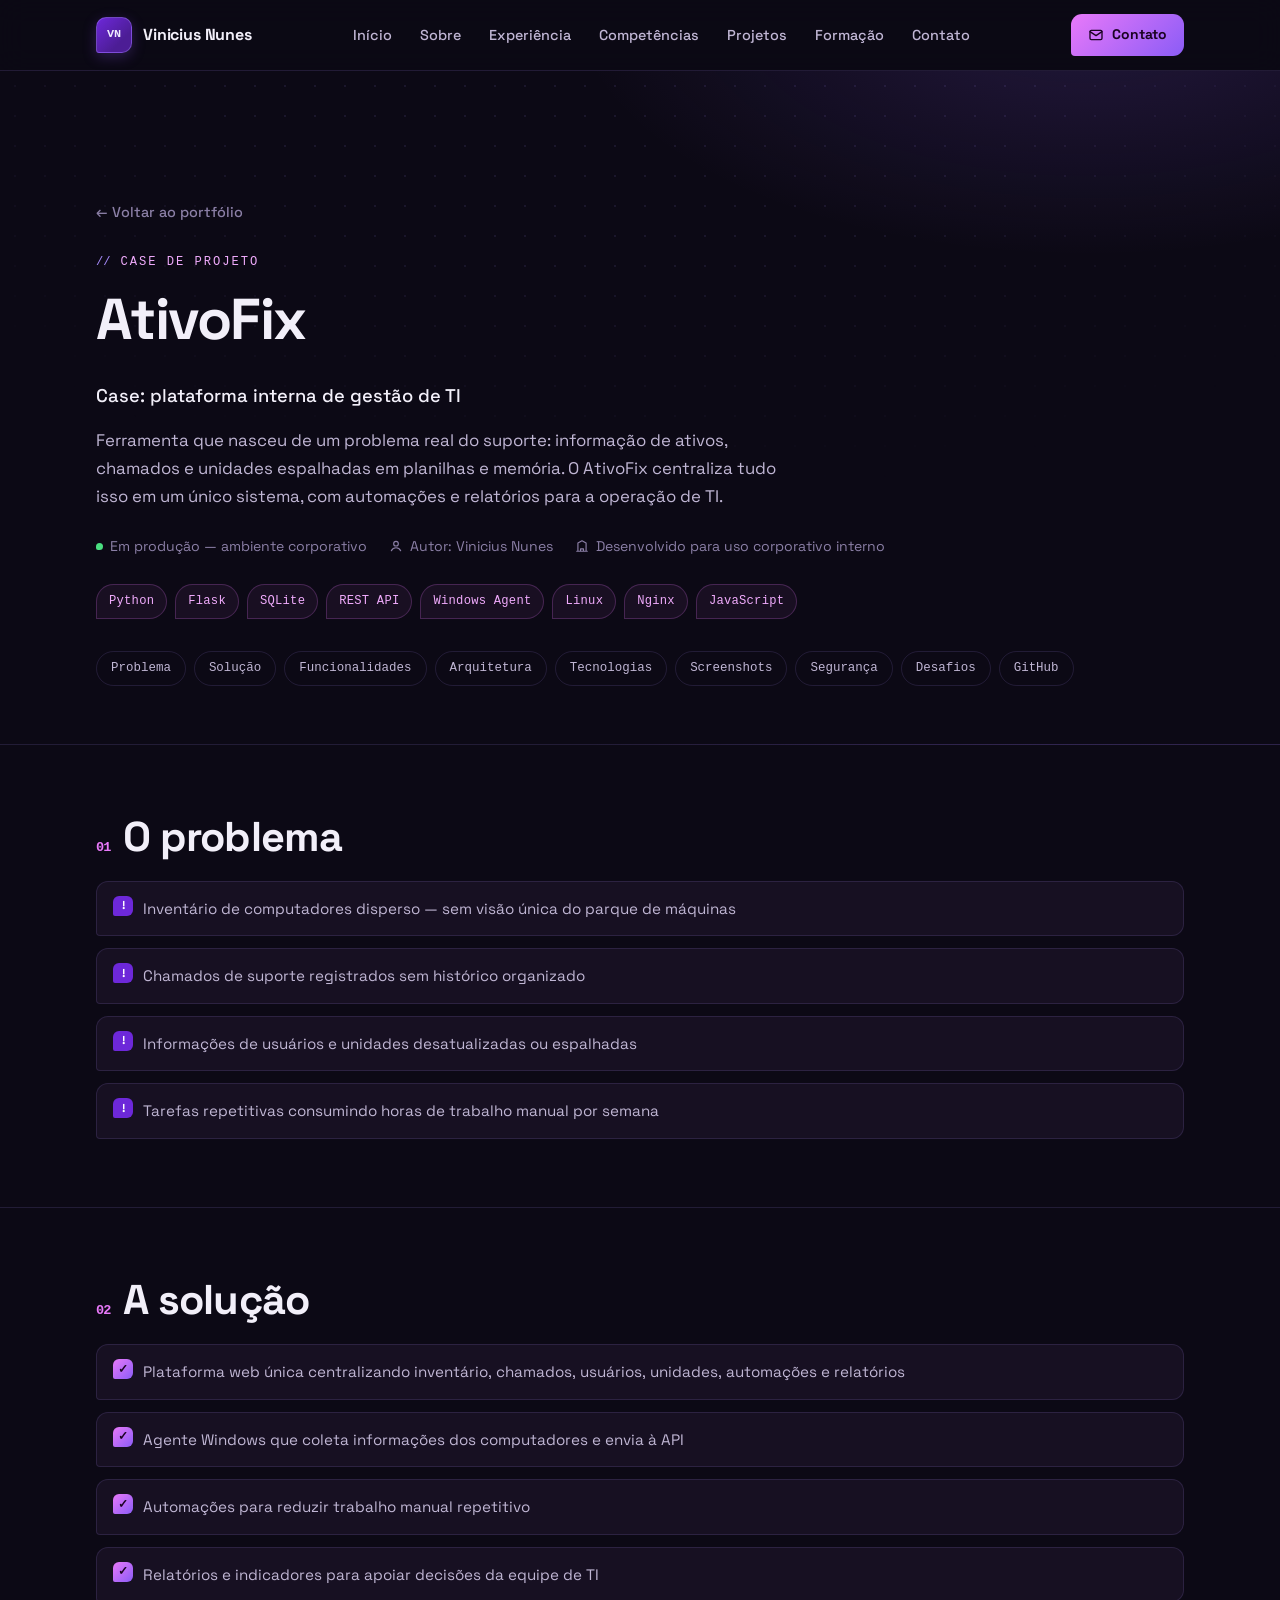
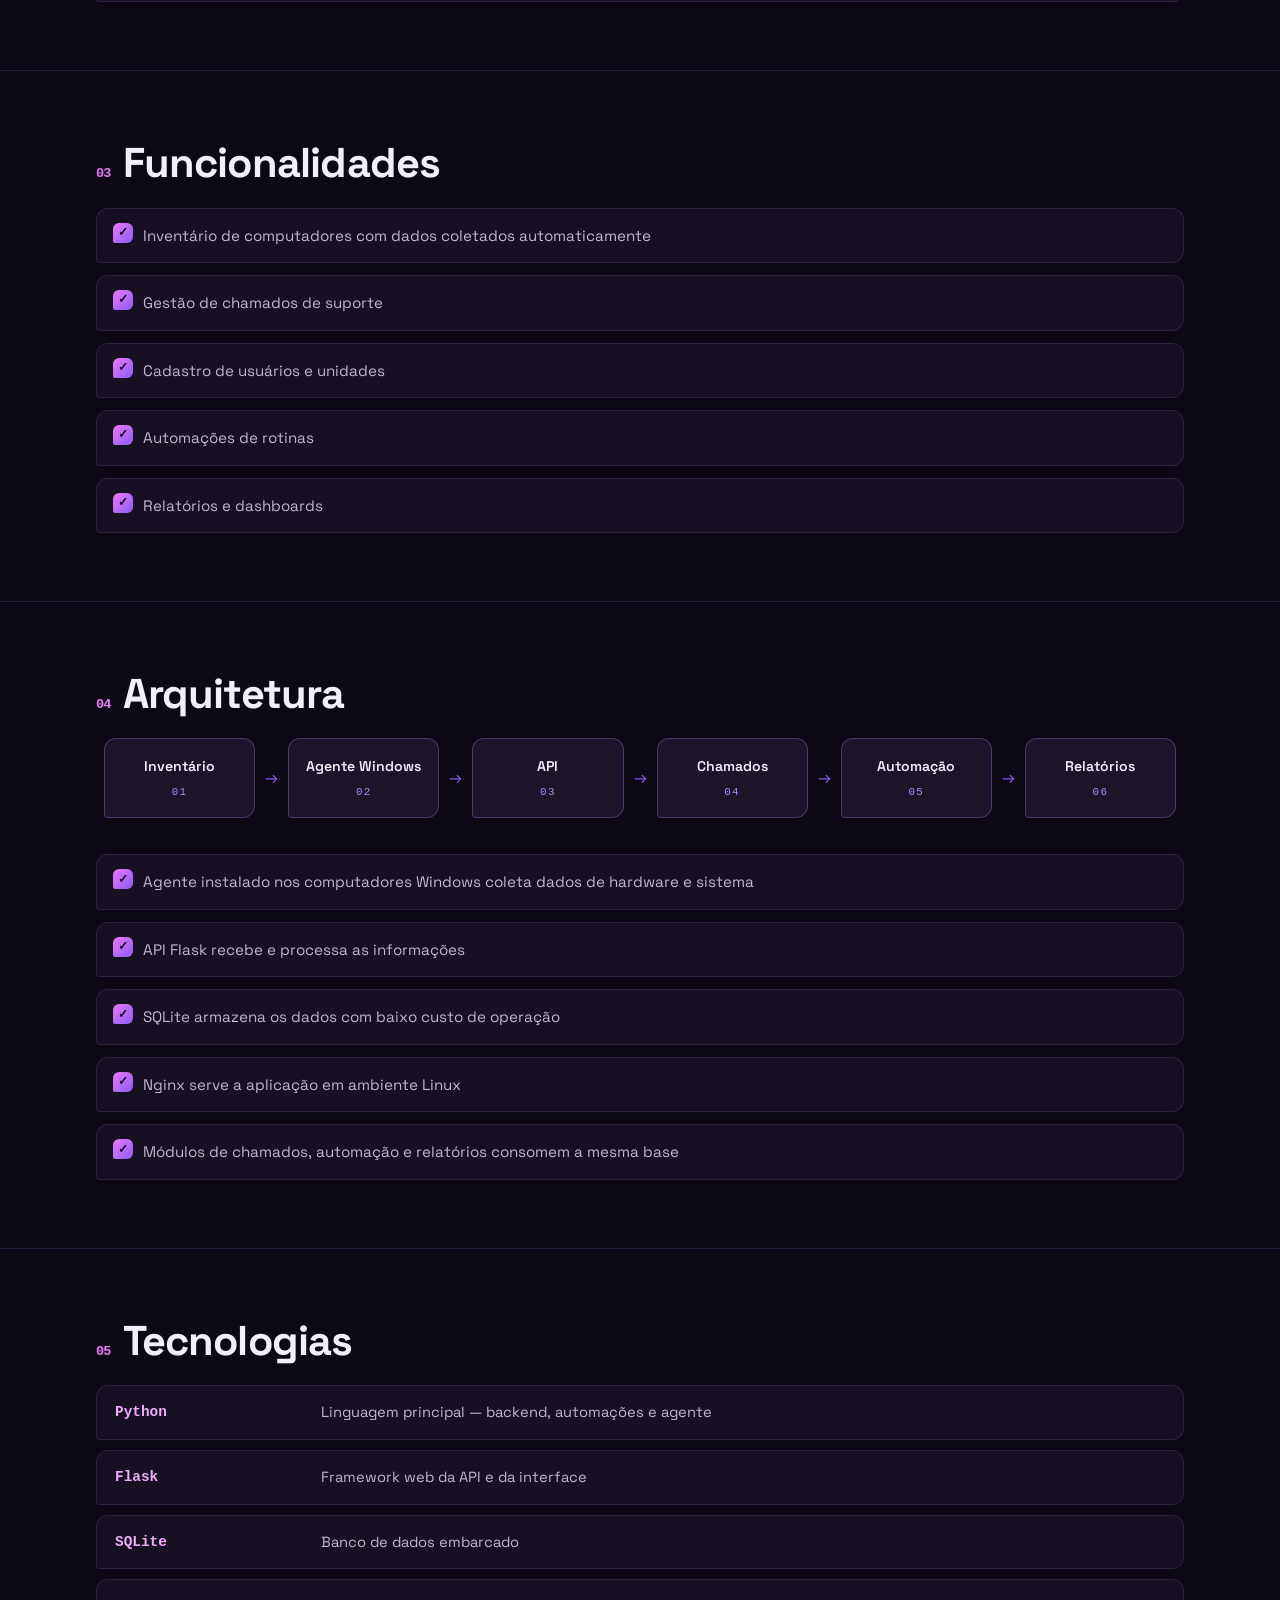
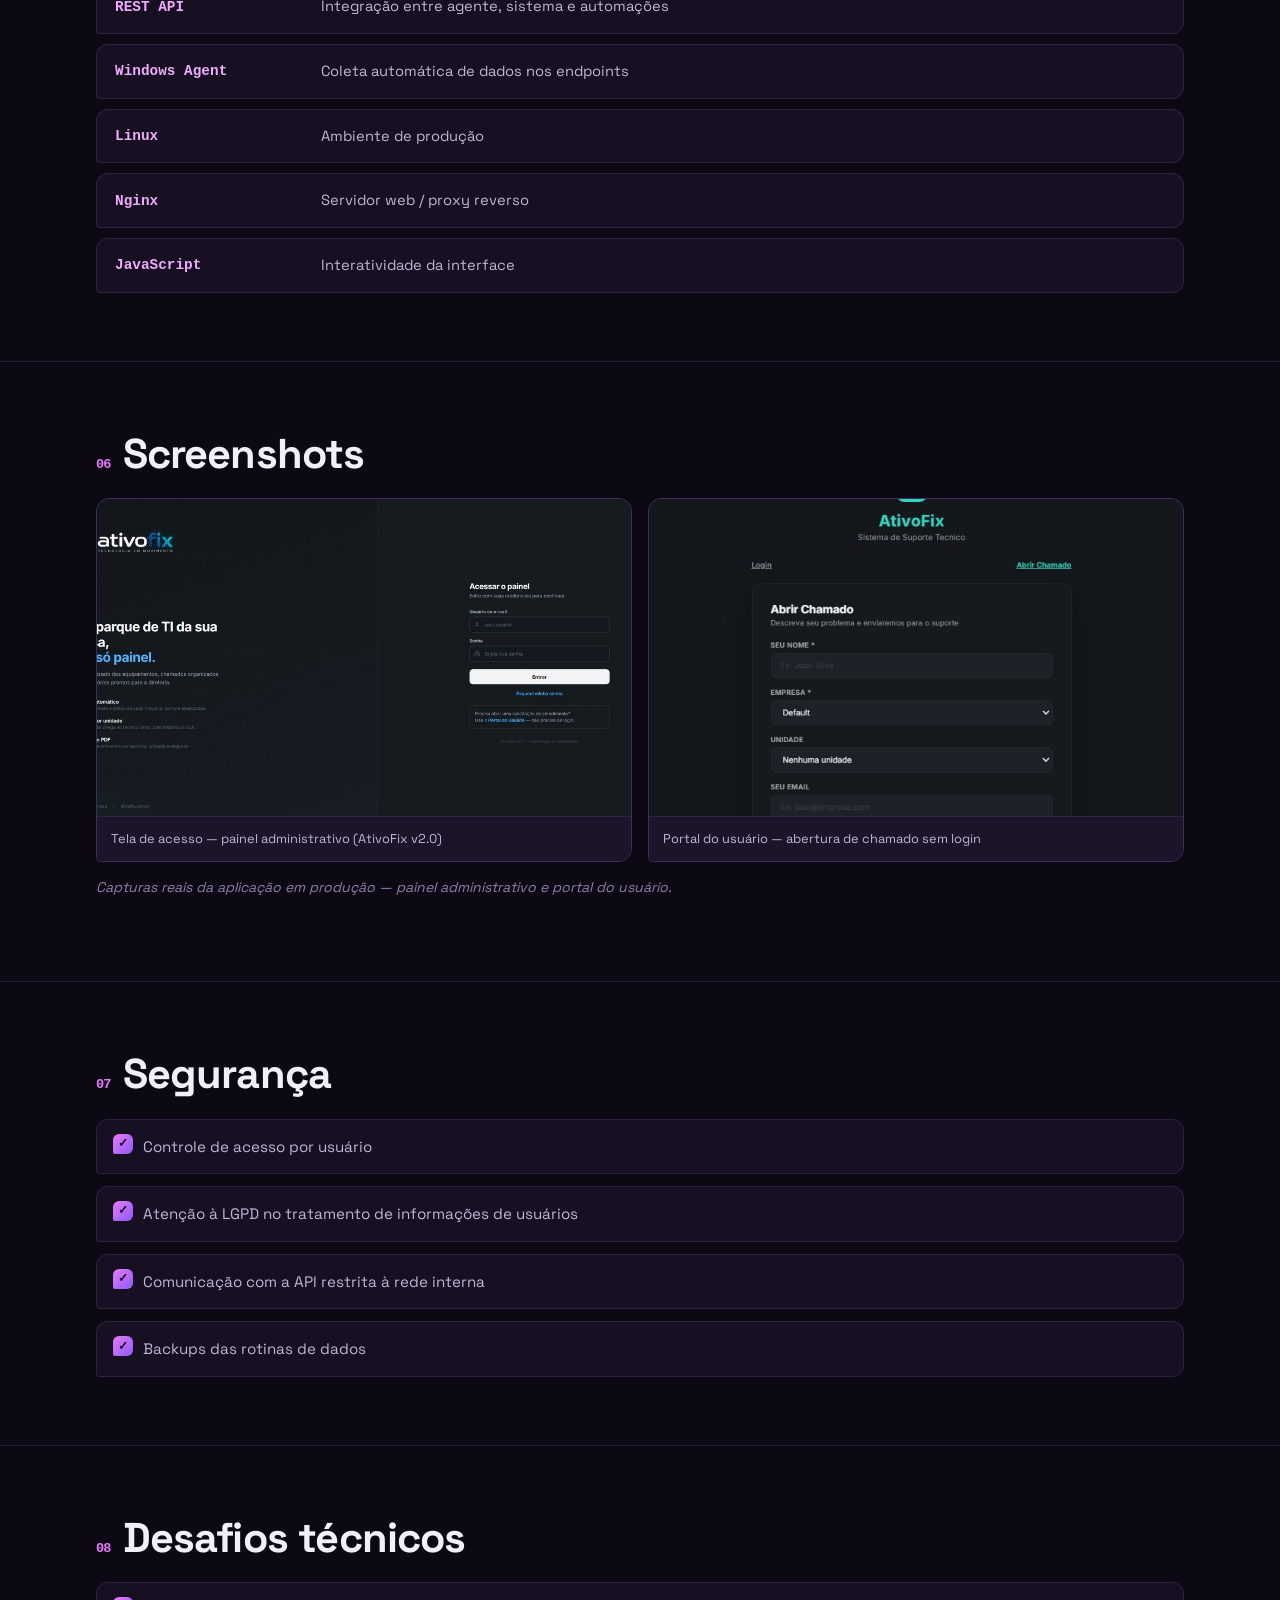
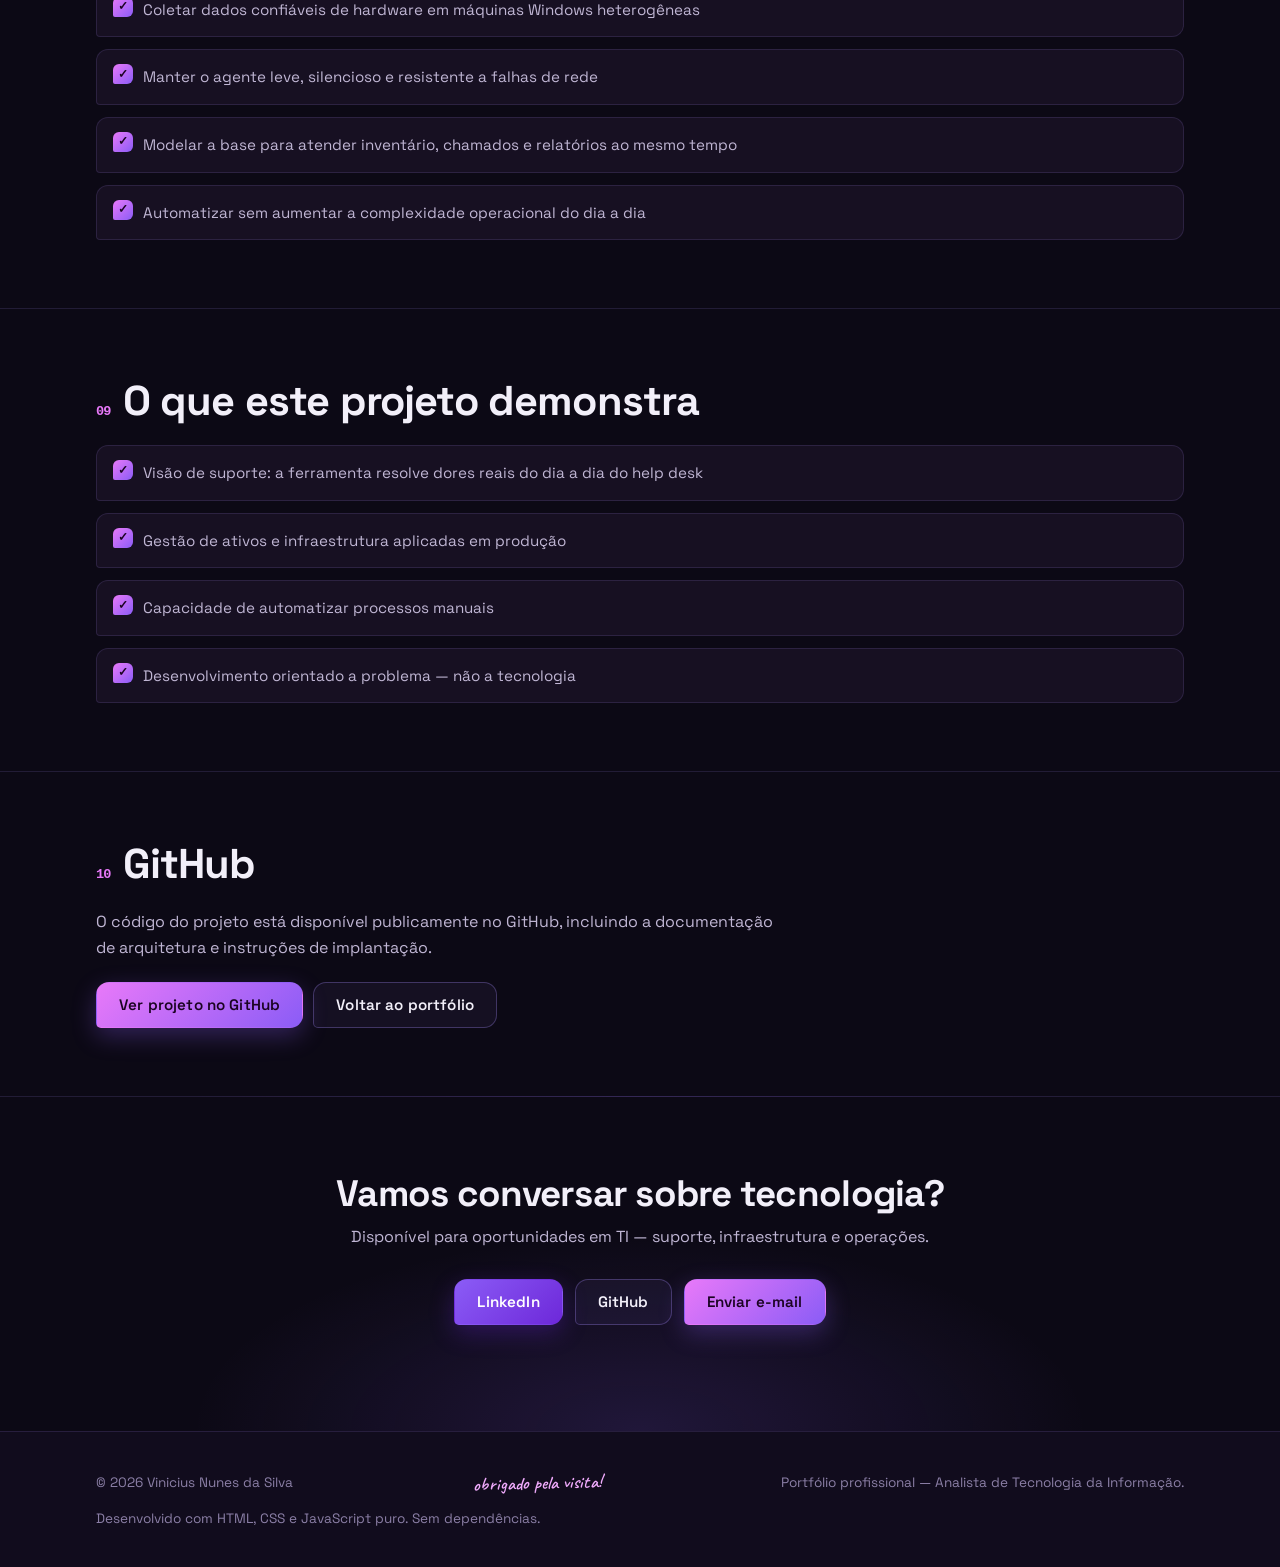
==== commit f25c7c25: "Redesenho visual completo: dark violeta moderno com detalhes humanizados - Novo design system (Space" ====
--- a/projetos/ativofix/index.html
+++ b/projetos/ativofix/index.html
@@ -6,7 +6,7 @@
   <title>AtivoFix — Case | Vinicius Nunes | Analista de TI</title>
   <meta name="description" content="Case do AtivoFix: plataforma interna de gestão de TI que centraliza inventário, chamados, usuários, unidades, automações e relatórios. Desenvolvido por Vinicius Nunes, Analista de TI.">
   <meta name="author" content="Vinicius Nunes da Silva">
-  <meta name="theme-color" content="#0A0E14">
+  <meta name="theme-color" content="#0C0915">
 
   <meta property="og:type" content="article">
   <meta property="og:locale" content="pt_BR">
@@ -29,7 +29,7 @@
 
   <link rel="preconnect" href="https://fonts.googleapis.com">
   <link rel="preconnect" href="https://fonts.gstatic.com" crossorigin>
-  <link href="https://fonts.googleapis.com/css2?family=Inter:wght@400;600;700;800&display=swap" rel="stylesheet">
+  <link href="https://fonts.googleapis.com/css2?family=Space+Grotesk:wght@400;500;600;700&family=Caveat:wght@600;700&display=swap" rel="stylesheet">
 
   <link rel="stylesheet" href="../../assets/css/theme.css">
   <script type="application/ld+json">
@@ -59,8 +59,8 @@
         <p class="case-hero-text" data-bind="ativofix.heroText"></p>
         <div class="case-meta">
           <span><span class="dot" aria-hidden="true"></span><span data-bind="ativofix.status"></span></span>
-          <span>👤 Autor: Vinicius Nunes</span>
-          <span>🏢 Desenvolvido para uso corporativo interno</span>
+          <span><svg width="14" height="14" viewBox="0 0 24 24" fill="none" stroke="currentColor" stroke-width="2" stroke-linecap="round" aria-hidden="true"><circle cx="12" cy="8" r="4"/><path d="M4 20c1.8-3.4 4.6-5 8-5s6.2 1.6 8 5"/></svg> Autor: Vinicius Nunes</span>
+          <span><svg width="14" height="14" viewBox="0 0 24 24" fill="none" stroke="currentColor" stroke-width="2" stroke-linecap="round" stroke-linejoin="round" aria-hidden="true"><path d="M3 21h18M5 21V7l7-4 7 4v14M9.5 21v-4h5v4"/></svg> Desenvolvido para uso corporativo interno</span>
         </div>
         <div class="case-tags" data-list="featuredProject.tech"></div>
         <nav class="case-nav" aria-label="Seções do case">
--- a/assets/css/theme.css
+++ b/assets/css/theme.css
@@ -1,47 +1,51 @@
 /* =====================================================================
-   theme.css — Sistema de design do portfólio
-   Tema escuro corporativo: grafite/preto + azul + ciano (destaque)
+   theme.css — Sistema de design do portfólio (v2)
+   Direção: dark violeta moderno, tipografia com identidade,
+   ritmo irregular e detalhes humanizados. Sem "cara de IA".
    ===================================================================== */
 
 /* ------------------------------------------------------------ tokens -- */
 :root {
-  /* superfícies */
-  --bg:            #0A0E14;
-  --bg-soft:       #0D141F;
-  --surface:       #101827;
-  --surface-2:     #141E30;
-  --surface-3:     #182438;
+  /* superfícies — profundo, quase-preto com veio violeta */
+  --bg:            #0C0915;
+  --bg-soft:       #110C1D;
+  --surface:       #171022;
+  --surface-2:     #1D1429;
+  --surface-3:     #251935;
 
   /* texto */
-  --text:          #E6EDF6;
-  --text-dim:      #A9B7C9;
-  --text-mute:     #7A8AA0;
-
-  /* marca */
-  --blue:          #3B82F6;
-  --blue-soft:     #60A5FA;
-  --cyan:          #22D3EE;
-  --cyan-soft:     #7DD3FC;
-  --green:         #34D399;
+  --text:          #F2EFF9;
+  --text-dim:      #C0B6D4;
+  --text-mute:     #8B7FA6;
+
+  /* marca — violeta + magenta quente como destaque */
+  --violet:        #8B5CF6;
+  --violet-soft:   #A78BFA;
+  --violet-deep:   #6D28D9;
+  --magenta:       #E879F9;
+  --pink:          #F0ABFC;
+  --green:         #4ADE80;
 
   /* linhas */
-  --line:          rgba(148, 163, 184, .14);
-  --line-strong:   rgba(148, 163, 184, .26);
+  --line:          rgba(167, 139, 250, .14);
+  --line-strong:   rgba(167, 139, 250, .30);
 
   /* efeitos */
-  --glow-cyan:     rgba(34, 211, 238, .10);
-  --glow-blue:     rgba(59, 130, 246, .12);
-  --shadow:        0 12px 32px rgba(2, 6, 12, .45);
-
-  /* geometria */
-  --radius:        14px;
-  --radius-lg:     20px;
-  --container:     1180px;
-  --nav-h:         68px;
+  --glow-violet:   rgba(139, 92, 246, .16);
+  --glow-magenta:  rgba(232, 121, 249, .10);
+  --shadow:        0 16px 40px rgba(4, 2, 10, .55);
+
+  /* geometria — cantos assimétricos dão ritmo */
+  --radius:        12px;
+  --radius-lg:     22px 22px 22px 6px;
+  --radius-card:   16px 16px 16px 6px;
+  --container:     1140px;
+  --nav-h:         70px;
 
   /* tipografia */
-  --font: 'Inter', -apple-system, BlinkMacSystemFont, 'Segoe UI', Roboto, 'Helvetica Neue', Arial, sans-serif;
-  --mono: ui-monospace, 'Cascadia Code', 'JetBrains Mono', Consolas, Menlo, monospace;
+  --font: 'Space Grotesk', 'Inter', -apple-system, 'Segoe UI', Roboto, sans-serif;
+  --script: 'Caveat', 'Segoe Script', cursive;
+  --mono: ui-monospace, 'Cascadia Code', Consolas, Menlo, monospace;
 }
 
 /* ---------------------------------------------------------- reset ----- */
@@ -52,24 +56,24 @@
   font-family: var(--font);
   background: var(--bg);
   color: var(--text);
-  line-height: 1.65;
+  line-height: 1.68;
   font-size: 16px;
   -webkit-font-smoothing: antialiased;
   text-rendering: optimizeLegibility;
 }
 img { max-width: 100%; display: block; }
-a { color: var(--cyan-soft); text-decoration: none; transition: color .18s ease; }
-a:hover { color: var(--cyan); }
-h1, h2, h3, h4 { line-height: 1.2; margin: 0 0 .5em; letter-spacing: -.015em; }
+a { color: var(--pink); text-decoration: none; transition: color .18s ease; }
+a:hover { color: var(--magenta); }
+h1, h2, h3, h4 { line-height: 1.14; margin: 0 0 .5em; letter-spacing: -.02em; }
 p  { margin: 0 0 1em; }
 ul { margin: 0; padding: 0; list-style: none; }
 button { font-family: inherit; }
 
-/* acessibilidade: foco visível + skip link */
-:focus-visible { outline: 2px solid var(--cyan); outline-offset: 3px; border-radius: 4px; }
+/* acessibilidade */
+:focus-visible { outline: 2px solid var(--magenta); outline-offset: 3px; border-radius: 4px; }
 .skip-link {
   position: absolute; left: -9999px; top: 0; z-index: 200;
-  background: var(--cyan); color: #06222A; font-weight: 700;
+  background: var(--magenta); color: #1B0322; font-weight: 700;
   padding: 10px 18px; border-radius: 0 0 10px 0;
 }
 .skip-link:focus { left: 0; }
@@ -79,57 +83,65 @@
 }
 
 /* ------------------------------------------------------- layout ------- */
-.container { max-width: var(--container); margin: 0 auto; padding: 0 24px; }
-.section { padding: 96px 0; scroll-margin-top: calc(var(--nav-h) + 12px); }
+.container { max-width: var(--container); margin: 0 auto; padding: 0 26px; }
+.section { padding: 104px 0; scroll-margin-top: calc(var(--nav-h) + 8px); }
 .section--soft { background: var(--bg-soft); border-block: 1px solid var(--line); }
 
-.section-head { max-width: 760px; margin-bottom: 48px; }
+.section-head { max-width: 720px; margin-bottom: 54px; }
 .section-head--center { margin-inline: auto; text-align: center; }
 .eyebrow {
-  display: inline-flex; align-items: center; gap: 8px;
-  font-size: .78rem; font-weight: 700; letter-spacing: .18em;
-  text-transform: uppercase; color: var(--cyan);
-  margin-bottom: 14px;
-}
-.eyebrow::before { content: ''; width: 22px; height: 2px; background: var(--cyan); border-radius: 2px; }
-.section-head--center .eyebrow::after { content: ''; width: 22px; height: 2px; background: var(--cyan); border-radius: 2px; }
-.section-title { font-size: clamp(1.7rem, 3.2vw, 2.35rem); font-weight: 800; color: var(--text); }
-.section-lead { color: var(--text-dim); font-size: 1.04rem; margin-bottom: 0; }
+  display: inline-flex; align-items: center; gap: 10px;
+  font-family: var(--mono); font-size: .74rem; font-weight: 500;
+  letter-spacing: .22em; text-transform: uppercase; color: var(--violet-soft);
+  margin-bottom: 16px;
+}
+.eyebrow::before { content: '//'; color: var(--magenta); font-weight: 700; letter-spacing: 0; }
+.section-title {
+  font-size: clamp(1.85rem, 3.4vw, 2.6rem); font-weight: 700; color: var(--text);
+}
+.section-title em { font-style: normal; color: var(--violet-soft); }
+.section-lead { color: var(--text-dim); font-size: 1.05rem; margin-bottom: 0; }
+
+/* anotação manuscrita — o detalhe humano */
+.hand {
+  font-family: var(--script); color: var(--pink);
+  font-size: 1.25rem; font-weight: 600; letter-spacing: .01em;
+  transform: rotate(-2deg); display: inline-block;
+}
 
 /* ------------------------------------------------------- nav ---------- */
-/* o wrapper de montagem recebe o sticky (o header está dentro dele) */
 [data-mount="nav"] { position: sticky; top: 0; z-index: 100; }
 .nav {
-  background: rgba(10, 14, 20, .82);
-  -webkit-backdrop-filter: blur(12px); backdrop-filter: blur(12px);
+  background: rgba(12, 9, 21, .78);
+  -webkit-backdrop-filter: blur(14px); backdrop-filter: blur(14px);
   border-bottom: 1px solid var(--line);
 }
 .nav-inner { display: flex; align-items: center; justify-content: space-between; height: var(--nav-h); gap: 16px; }
-.brand { display: inline-flex; align-items: center; gap: 10px; font-weight: 800; color: var(--text); font-size: 1.02rem; }
+.brand { display: inline-flex; align-items: center; gap: 11px; font-weight: 700; color: var(--text); font-size: 1rem; letter-spacing: -.01em; }
 .brand:hover { color: var(--text); }
 .brand-mark {
-  width: 34px; height: 34px; border-radius: 9px; flex: none;
+  width: 36px; height: 36px; border-radius: 10px 10px 10px 3px; flex: none;
   display: inline-flex; align-items: center; justify-content: center; white-space: nowrap;
-  background: linear-gradient(135deg, #0E1A2B, #0A121E);
-  border: 1px solid var(--line-strong);
-  font-family: var(--mono); font-size: .78rem; font-weight: 700; letter-spacing: .02em;
-}
-.brand-mark b { color: var(--text); font-weight: 700; }
-.brand-mark span { color: var(--cyan); }
-.nav-links { display: flex; align-items: center; gap: 4px; }
+  background: linear-gradient(135deg, var(--violet-deep), #4C1D95 70%);
+  border: 1px solid rgba(167, 139, 250, .4);
+  font-family: var(--mono); font-size: .74rem; font-weight: 700;
+  color: #EDE9FE; box-shadow: 0 4px 14px rgba(139, 92, 246, .25);
+}
+.nav-links { display: flex; align-items: center; gap: 2px; }
 .nav-links a {
-  color: var(--text-dim); font-size: .92rem; font-weight: 600;
+  color: var(--text-dim); font-size: .9rem; font-weight: 500;
   padding: 8px 13px; border-radius: 9px; transition: color .18s ease, background .18s ease;
 }
-.nav-links a:hover { color: var(--text); background: rgba(148, 163, 184, .08); }
-.nav-links a.is-active { color: var(--cyan); }
+.nav-links a:hover { color: var(--text); background: rgba(167, 139, 250, .09); }
+.nav-links a.is-active { color: var(--pink); }
 .nav-cta {
   display: inline-flex; align-items: center; gap: 8px;
-  font-size: .88rem; font-weight: 700; color: #06222A !important;
-  background: var(--cyan); padding: 9px 16px; border-radius: 10px;
-  transition: filter .18s ease;
-}
-.nav-cta:hover { filter: brightness(1.08); color: #06222A !important; }
+  font-size: .87rem; font-weight: 700; color: #1B0322 !important;
+  background: linear-gradient(135deg, var(--magenta), var(--violet));
+  padding: 9px 17px; border-radius: 11px 11px 11px 4px;
+  transition: filter .18s ease, transform .18s ease;
+}
+.nav-cta:hover { filter: brightness(1.1); color: #1B0322 !important; transform: translateY(-1px); }
 .nav-toggle {
   display: none; background: none; border: 1px solid var(--line-strong);
   border-radius: 10px; padding: 9px 11px; cursor: pointer; color: var(--text);
@@ -140,163 +152,195 @@
 /* ------------------------------------------------------- hero --------- */
 .hero {
   position: relative; overflow: hidden;
-  padding: calc(var(--nav-h) + 72px) 0 84px;
+  padding: calc(var(--nav-h) + 76px) 0 96px;
   background:
-    radial-gradient(900px 480px at 78% -10%, var(--glow-blue), transparent 62%),
-    radial-gradient(700px 420px at -8% 30%, var(--glow-cyan), transparent 60%),
+    radial-gradient(1000px 520px at 82% -12%, rgba(139, 92, 246, .22), transparent 62%),
+    radial-gradient(760px 460px at -10% 34%, rgba(232, 121, 249, .12), transparent 58%),
     var(--bg);
   border-bottom: 1px solid var(--line);
 }
-.hero::before { /* grid discreto de fundo */
+.hero::before {
   content: ''; position: absolute; inset: 0; pointer-events: none;
   background-image:
-    linear-gradient(rgba(148, 163, 184, .045) 1px, transparent 1px),
-    linear-gradient(90deg, rgba(148, 163, 184, .045) 1px, transparent 1px);
-  background-size: 56px 56px;
-  mask-image: radial-gradient(ellipse 90% 70% at 50% 0%, #000 40%, transparent 78%);
-  -webkit-mask-image: radial-gradient(ellipse 90% 70% at 50% 0%, #000 40%, transparent 78%);
+    radial-gradient(rgba(167, 139, 250, .10) 1px, transparent 1.6px);
+  background-size: 30px 30px;
+  mask-image: radial-gradient(ellipse 85% 65% at 60% 0%, #000 30%, transparent 75%);
+  -webkit-mask-image: radial-gradient(ellipse 85% 65% at 60% 0%, #000 30%, transparent 75%);
 }
 .hero-grid {
   position: relative; display: grid; gap: 56px; align-items: center;
-  grid-template-columns: 1.25fr .75fr;
-}
+  grid-template-columns: 1.22fr .78fr;
+}
+.hero-hello {
+  display: inline-flex; align-items: baseline; gap: 12px; margin-bottom: 18px;
+}
+.hero-hello .hand { font-size: 1.45rem; color: var(--pink); }
+.hero-hello .arrow-doodle { color: var(--magenta); flex: none; transform: translateY(3px); }
 .status-pill {
-  display: inline-flex; align-items: center; gap: 9px;
-  border: 1px solid rgba(52, 211, 153, .35); background: rgba(52, 211, 153, .08);
-  color: #86EFAC; font-size: .84rem; font-weight: 600;
-  padding: 7px 14px; border-radius: 999px; margin-bottom: 22px;
-}
-.status-dot { width: 8px; height: 8px; border-radius: 50%; background: var(--green); animation: pulse 2.4s ease-in-out infinite; }
-@keyframes pulse { 0%, 100% { opacity: 1; } 50% { opacity: .35; } }
-.hero h1 { font-size: clamp(2.5rem, 6vw, 4rem); font-weight: 800; letter-spacing: -.03em; margin-bottom: 10px; }
-.hero h1 .accent { color: var(--cyan); }
-.hero-role { font-size: clamp(1.15rem, 2.4vw, 1.5rem); font-weight: 700; color: var(--blue-soft); margin-bottom: 8px; }
-.hero-spec { font-family: var(--mono); font-size: .95rem; color: var(--text-mute); letter-spacing: .04em; margin-bottom: 20px; }
-.hero-text { color: var(--text-dim); max-width: 620px; font-size: 1.06rem; margin-bottom: 26px; }
-.hero-actions { display: flex; flex-wrap: wrap; gap: 12px; margin-bottom: 30px; }
+  display: inline-flex; align-items: center; gap: 9px; margin-left: 22px;
+  border: 1px solid rgba(74, 222, 128, .35); background: rgba(74, 222, 128, .07);
+  color: #86EFAC; font-family: var(--mono); font-size: .76rem; font-weight: 500;
+  padding: 6px 13px; border-radius: 999px; vertical-align: middle;
+}
+.status-dot { width: 7px; height: 7px; border-radius: 50%; background: var(--green); animation: pulse 2.6s ease-in-out infinite; }
+@keyframes pulse { 0%, 100% { opacity: 1; } 50% { opacity: .3; } }
+.hero h1 {
+  font-size: clamp(2.7rem, 6.4vw, 4.4rem); font-weight: 700;
+  letter-spacing: -.035em; margin-bottom: 14px;
+}
+.hero h1 .accent {
+  color: var(--magenta);
+}
+.hero-role { font-size: clamp(1.15rem, 2.4vw, 1.5rem); font-weight: 600; color: var(--violet-soft); margin-bottom: 10px; }
+.hero-spec {
+  font-family: var(--mono); font-size: .92rem; color: var(--text-mute);
+  letter-spacing: .05em; margin-bottom: 24px;
+}
+.hero-spec b { color: var(--pink); font-weight: 500; }
+.hero-text { color: var(--text-dim); max-width: 600px; font-size: 1.06rem; margin-bottom: 30px; }
+.hero-actions { display: flex; flex-wrap: wrap; gap: 12px; margin-bottom: 32px; }
 .hero-tags { display: flex; flex-wrap: wrap; gap: 8px; }
 
 /* botões */
 .btn {
   display: inline-flex; align-items: center; gap: 9px;
-  font-weight: 700; font-size: .95rem; line-height: 1;
-  padding: 14px 22px; border-radius: 12px; border: 1px solid transparent;
-  cursor: pointer; transition: transform .16s ease, filter .16s ease, background .16s ease, border-color .16s ease;
+  font-weight: 600; font-size: .95rem; line-height: 1; letter-spacing: .01em;
+  padding: 14px 22px; border-radius: 13px 13px 13px 5px; border: 1px solid transparent;
+  cursor: pointer; transition: transform .16s ease, filter .16s ease, border-color .16s ease, background .16s ease;
 }
 .btn:active { transform: translateY(1px); }
 .btn svg { flex: none; }
-.btn--primary { background: var(--cyan); color: #06222A; }
-.btn--primary:hover { filter: brightness(1.1); color: #06222A; }
-.btn--outline { border-color: var(--line-strong); color: var(--text); background: rgba(148, 163, 184, .05); }
-.btn--outline:hover { border-color: var(--cyan); color: var(--cyan); }
+.btn--primary {
+  background: linear-gradient(135deg, var(--magenta), var(--violet));
+  color: #1B0322; box-shadow: 0 8px 24px rgba(139, 92, 246, .3);
+}
+.btn--primary:hover { filter: brightness(1.12); color: #1B0322; transform: translateY(-1px); }
+.btn--outline { border-color: var(--line-strong); color: var(--text); background: rgba(167, 139, 250, .06); }
+.btn--outline:hover { border-color: var(--violet-soft); color: var(--pink); }
 .btn--ghost { color: var(--text-dim); border-color: var(--line); background: transparent; }
 .btn--ghost:hover { color: var(--text); border-color: var(--line-strong); }
-.btn--blue { background: var(--blue); color: #fff; }
-.btn--blue:hover { filter: brightness(1.1); color: #fff; }
+.btn--blue {
+  background: linear-gradient(135deg, var(--violet), var(--violet-deep));
+  color: #fff; box-shadow: 0 8px 24px rgba(109, 40, 217, .3);
+}
+.btn--blue:hover { filter: brightness(1.12); color: #fff; transform: translateY(-1px); }
 .btn--lg { padding: 16px 28px; font-size: 1rem; }
 
-/* retrato / placeholder de foto */
+/* retrato */
 .portrait-wrap { display: grid; place-items: center; }
 .portrait {
   position: relative; width: min(320px, 80%); aspect-ratio: 1;
-  border-radius: 24px; overflow: hidden;
+  border-radius: 30px 30px 30px 10px; overflow: hidden;
   border: 1px solid var(--line-strong);
-  background: linear-gradient(160deg, #0E1929 0%, #0B1220 55%, #0A0F19 100%);
-  box-shadow: var(--shadow);
+  background: linear-gradient(160deg, #1D1430 0%, #130D20 55%, #0E0A18 100%);
+  box-shadow: var(--shadow), 0 0 0 6px rgba(139, 92, 246, .07);
 }
 .portrait img { width: 100%; height: 100%; object-fit: cover; }
-.portrait::after { /* varredura sutil, removível junto do placeholder */
-  content: ''; position: absolute; inset: 0;
-  background: linear-gradient(115deg, transparent 42%, rgba(34, 211, 238, .05) 50%, transparent 58%);
-}
 .portrait-badge {
-  position: absolute; bottom: 14px; left: 50%; transform: translateX(-50%);
-  white-space: nowrap; font-size: .72rem; font-weight: 600; letter-spacing: .06em;
-  color: var(--text-mute); background: rgba(10, 14, 20, .85);
-  border: 1px solid var(--line); padding: 5px 12px; border-radius: 999px;
+  position: absolute; bottom: 14px; left: 50%; transform: translateX(-50%) rotate(-1.5deg);
+  white-space: nowrap; font-family: var(--script); font-size: 1.02rem; font-weight: 600;
+  color: var(--pink); background: rgba(12, 9, 21, .88);
+  border: 1px solid var(--line-strong); padding: 4px 14px; border-radius: 999px;
 }
 
 /* tags / chips */
 .tag {
   display: inline-flex; align-items: center;
-  font-family: var(--mono); font-size: .78rem; font-weight: 600; letter-spacing: .02em;
-  color: var(--cyan-soft); background: rgba(34, 211, 238, .07);
-  border: 1px solid rgba(34, 211, 238, .22);
-  padding: 6px 12px; border-radius: 999px;
-}
-.tag--neutral { color: var(--text-dim); background: rgba(148, 163, 184, .07); border-color: var(--line-strong); }
+  font-family: var(--mono); font-size: .76rem; font-weight: 500; letter-spacing: .02em;
+  color: var(--pink); background: rgba(232, 121, 249, .06);
+  border: 1px solid rgba(232, 121, 249, .22);
+  padding: 6px 12px; border-radius: 999px 999px 999px 4px;
+}
+.tag--neutral { color: var(--text-dim); background: rgba(167, 139, 250, .05); border-color: var(--line); }
 
 /* ---------------------------------------------------- métricas -------- */
 .metrics { border-bottom: 1px solid var(--line); background: var(--bg-soft); }
 .metrics-grid { display: grid; grid-template-columns: repeat(2, 1fr); }
 .metric {
   display: flex; flex-direction: column; gap: 6px;
-  padding: 34px 28px; border-left: 1px solid var(--line);
+  padding: 40px 34px; border-left: 1px solid var(--line);
+  position: relative;
 }
 .metric:first-child { border-left: 0; }
 .metric + .metric { border-left: 1px solid var(--line); }
-.metric-value { font-size: clamp(1.9rem, 4vw, 2.7rem); font-weight: 800; color: var(--cyan); letter-spacing: -.02em; }
-.metric-label { color: var(--text-dim); font-size: .95rem; max-width: 300px; }
-.metric-src { font-size: .74rem; color: var(--text-mute); letter-spacing: .05em; text-transform: uppercase; }
+.metric-value {
+  font-size: clamp(2.1rem, 4.4vw, 3.1rem); font-weight: 700;
+  letter-spacing: -.03em; line-height: 1;
+  background: linear-gradient(120deg, var(--pink), var(--violet-soft));
+  -webkit-background-clip: text; background-clip: text; color: transparent;
+}
+.metric-label { color: var(--text-dim); font-size: .95rem; max-width: 320px; }
+.metric-src { font-family: var(--mono); font-size: .7rem; color: var(--text-mute); letter-spacing: .08em; text-transform: uppercase; }
 
 /* ------------------------------------------------------- cards -------- */
 .cards-grid { display: grid; gap: 18px; grid-template-columns: repeat(3, 1fr); }
 .card {
   background: var(--surface); border: 1px solid var(--line);
-  border-radius: var(--radius-lg); padding: 26px 24px;
-  transition: transform .18s ease, border-color .18s ease, box-shadow .18s ease;
-}
-.card:hover { transform: translateY(-3px); border-color: rgba(34, 211, 238, .35); box-shadow: var(--shadow); }
-.card-icon { font-size: 1.5rem; margin-bottom: 14px; display: block; }
-.card-title { font-size: 1.08rem; font-weight: 700; margin-bottom: 8px; }
-.card-text { color: var(--text-dim); font-size: .93rem; margin: 0; }
+  border-radius: var(--radius-card); padding: 26px 24px;
+  transition: transform .2s ease, border-color .2s ease, box-shadow .2s ease;
+}
+.card:nth-child(odd) { transform: rotate(-.35deg); }
+.card:nth-child(even) { transform: rotate(.3deg); }
+.card:hover { transform: rotate(0deg) translateY(-4px); border-color: rgba(232, 121, 249, .4); box-shadow: var(--shadow); }
+.card-icon { color: var(--violet-soft); margin-bottom: 16px; display: block; }
+.card-icon svg { width: 26px; height: 26px; }
+.card-title { font-size: 1.07rem; font-weight: 700; margin-bottom: 8px; letter-spacing: -.01em; }
+.card-text { color: var(--text-dim); font-size: .92rem; margin: 0; }
 
 /* ------------------------------------------------------ sobre --------- */
-.about-grid { display: grid; gap: 48px; grid-template-columns: 1.5fr 1fr; align-items: start; }
-.about-text p { color: var(--text-dim); font-size: 1.03rem; }
-.about-text p strong { color: var(--text); }
+.about-grid { display: grid; gap: 52px; grid-template-columns: 1.5fr 1fr; align-items: start; }
+.about-text p { color: var(--text-dim); font-size: 1.04rem; }
+.about-text p strong { color: var(--text); font-weight: 600; }
 .about-quote {
-  margin: 26px 0 0; padding: 18px 22px;
-  border-left: 3px solid var(--cyan); border-radius: 0 12px 12px 0;
-  background: rgba(34, 211, 238, .05); color: var(--text);
-  font-weight: 600; font-size: 1.02rem;
-}
+  margin: 28px 0 0; padding: 20px 24px;
+  border-left: 3px solid var(--magenta); border-radius: 4px 14px 14px 4px;
+  background: linear-gradient(120deg, rgba(232, 121, 249, .07), rgba(139, 92, 246, .05));
+  color: var(--text); font-weight: 500; font-size: 1.05rem;
+}
+.about-quote .hand { display: block; font-size: 1.1rem; margin-bottom: 6px; transform: rotate(-1deg); }
 .about-facts { display: grid; gap: 14px; }
 .fact {
   background: var(--surface); border: 1px solid var(--line); border-radius: var(--radius);
   padding: 16px 18px; display: flex; flex-direction: column; gap: 2px;
-}
-.fact-label { font-size: .72rem; font-weight: 700; letter-spacing: .14em; text-transform: uppercase; color: var(--text-mute); }
+  transition: border-color .18s ease;
+}
+.fact:hover { border-color: var(--line-strong); }
+.fact-label { font-family: var(--mono); font-size: .68rem; font-weight: 500; letter-spacing: .16em; text-transform: uppercase; color: var(--violet-soft); }
 .fact-value { font-weight: 700; color: var(--text); font-size: 1.02rem; }
 .fact-sub { font-size: .84rem; color: var(--text-mute); }
 
 /* ---------------------------------------------------- timeline -------- */
-.timeline { position: relative; padding-left: 34px; }
+.timeline { position: relative; padding-left: 38px; list-style: none; }
 .timeline::before {
-  content: ''; position: absolute; left: 9px; top: 6px; bottom: 6px;
-  width: 2px; background: linear-gradient(180deg, var(--cyan), rgba(59, 130, 246, .35), transparent);
-}
-.tl-item { position: relative; padding-bottom: 44px; }
+  content: ''; position: absolute; left: 10px; top: 8px; bottom: 8px;
+  width: 2px; border-radius: 2px;
+  background: linear-gradient(180deg, var(--magenta), var(--violet) 45%, rgba(139, 92, 246, .15));
+}
+.tl-item { position: relative; padding-bottom: 48px; }
 .tl-item:last-child { padding-bottom: 0; }
 .tl-dot {
-  position: absolute; left: -34px; top: 6px; width: 20px; height: 20px; border-radius: 50%;
-  background: var(--bg); border: 2px solid var(--text-mute);
-}
-.tl-item.is-current .tl-dot { border-color: var(--cyan); background: rgba(34, 211, 238, .18); box-shadow: 0 0 0 5px rgba(34, 211, 238, .08); }
+  position: absolute; left: -36px; top: 7px; width: 18px; height: 18px; border-radius: 50% 50% 50% 4px;
+  background: var(--bg); border: 2px solid var(--text-mute); transform: rotate(45deg);
+}
+.tl-item.is-current .tl-dot {
+  border-color: var(--magenta); background: rgba(232, 121, 249, .18);
+  box-shadow: 0 0 0 6px rgba(232, 121, 249, .08);
+}
 .tl-head { display: flex; flex-wrap: wrap; align-items: baseline; gap: 6px 14px; margin-bottom: 4px; }
-.tl-company { font-size: 1.18rem; font-weight: 800; color: var(--text); }
-.tl-role { color: var(--cyan-soft); font-weight: 600; font-size: .98rem; }
+.tl-company { font-size: 1.2rem; font-weight: 700; color: var(--text); letter-spacing: -.015em; }
+.tl-role { color: var(--violet-soft); font-weight: 500; font-size: .97rem; }
 .tl-meta { display: flex; flex-wrap: wrap; gap: 8px 16px; margin-bottom: 10px; }
-.tl-meta span { display: inline-flex; align-items: center; gap: 6px; color: var(--text-mute); font-size: .86rem; }
+.tl-meta span { display: inline-flex; align-items: center; gap: 6px; color: var(--text-mute); font-family: var(--mono); font-size: .8rem; }
 .badge-current {
-  font-size: .7rem; font-weight: 800; letter-spacing: .1em; text-transform: uppercase;
-  color: #06222A; background: var(--cyan); border-radius: 6px; padding: 3px 9px;
+  font-family: var(--mono); font-size: .66rem; font-weight: 600; letter-spacing: .12em; text-transform: uppercase;
+  color: #1B0322; background: linear-gradient(135deg, var(--magenta), var(--violet));
+  border-radius: 7px 7px 7px 2px; padding: 3px 9px;
 }
 .tl-summary { color: var(--text-dim); font-size: .95rem; margin-bottom: 12px; max-width: 720px; }
 .tl-list { display: grid; gap: 7px; max-width: 760px; }
 .tl-list li { position: relative; padding-left: 20px; color: var(--text-dim); font-size: .92rem; }
-.tl-list li::before { content: '▸'; position: absolute; left: 0; color: var(--blue-soft); }
-.tl-item.is-minor .tl-company { font-weight: 700; color: var(--text-dim); }
+.tl-list li::before { content: '›'; position: absolute; left: 2px; color: var(--magenta); font-weight: 700; }
+.tl-item.is-minor .tl-company { font-weight: 600; color: var(--text-dim); }
 .tl-item.is-minor .tl-list li { color: var(--text-mute); }
 
 /* ------------------------------------------------------- projeto ------ */
@@ -306,42 +350,50 @@
   border-radius: var(--radius-lg); overflow: hidden; box-shadow: var(--shadow);
 }
 .project-top {
-  padding: 34px 36px; display: grid; gap: 26px;
+  padding: 36px 38px; display: grid; gap: 28px;
   grid-template-columns: 1.35fr .65fr;
   border-bottom: 1px solid var(--line);
   background:
-    radial-gradient(600px 260px at 90% 0%, var(--glow-blue), transparent 65%),
+    radial-gradient(640px 280px at 88% 0%, rgba(139, 92, 246, .18), transparent 65%),
     var(--surface);
 }
-.project-label { display: flex; align-items: center; gap: 10px; color: var(--blue-soft); font-weight: 700; font-size: .8rem; letter-spacing: .16em; text-transform: uppercase; margin-bottom: 12px; }
-.project-label::before { content: ''; width: 24px; height: 2px; background: var(--blue); }
-.project-title { font-size: clamp(1.7rem, 3.4vw, 2.4rem); font-weight: 800; letter-spacing: -.02em; }
-.project-title .version { color: var(--cyan); }
+.project-label {
+  display: flex; align-items: center; gap: 10px; color: var(--pink);
+  font-family: var(--mono); font-weight: 500; font-size: .76rem; letter-spacing: .16em;
+  text-transform: uppercase; margin-bottom: 14px;
+}
+.project-label::before { content: '//'; color: var(--violet-soft); letter-spacing: 0; }
+.project-title { font-size: clamp(1.8rem, 3.6vw, 2.5rem); font-weight: 700; letter-spacing: -.025em; }
 .project-desc { color: var(--text-dim); max-width: 640px; }
-.project-cta { display: flex; flex-wrap: wrap; gap: 10px; margin-top: 18px; }
-.project-side { display: flex; flex-direction: column; gap: 16px; }
-.project-side h3 { font-size: .78rem; letter-spacing: .14em; text-transform: uppercase; color: var(--text-mute); margin-bottom: 10px; }
+.project-cta { display: flex; flex-wrap: wrap; gap: 10px; margin-top: 20px; }
+.project-side { display: flex; flex-direction: column; gap: 18px; }
+.project-side h3 {
+  font-family: var(--mono); font-size: .72rem; letter-spacing: .18em;
+  text-transform: uppercase; color: var(--violet-soft); margin-bottom: 10px; font-weight: 500;
+}
 .project-metrics { display: grid; gap: 10px; }
 .project-metric {
   display: flex; align-items: center; gap: 10px;
-  background: rgba(52, 211, 153, .06); border: 1px solid rgba(52, 211, 153, .22);
-  color: #86EFAC; font-weight: 600; font-size: .88rem;
-  border-radius: 10px; padding: 10px 14px;
-}
-.project-body { padding: 32px 36px 36px; }
+  background: rgba(74, 222, 128, .05); border: 1px solid rgba(74, 222, 128, .22);
+  color: #86EFAC; font-weight: 500; font-size: .88rem;
+  border-radius: 10px 10px 10px 3px; padding: 10px 14px;
+}
+.project-metric svg { color: var(--green); }
+.project-body { padding: 34px 38px 38px; }
 
 /* pipeline visual */
-.pipeline { display: flex; align-items: stretch; flex-wrap: wrap; gap: 0; margin-bottom: 34px; }
-.pipe-step { position: relative; flex: 1 1 0; min-width: 130px; }
+.pipeline { display: flex; align-items: stretch; flex-wrap: wrap; margin-bottom: 36px; }
+.pipe-step { position: relative; flex: 1 1 0; min-width: 128px; }
 .pipe-box {
   text-align: center; padding: 16px 10px; margin: 0 8px;
-  background: var(--surface-2); border: 1px solid var(--line-strong); border-radius: 12px;
-  font-weight: 700; font-size: .88rem; color: var(--text);
+  background: var(--surface-2); border: 1px solid var(--line-strong);
+  border-radius: 12px 12px 12px 4px;
+  font-weight: 600; font-size: .88rem; color: var(--text);
   transition: border-color .18s ease, transform .18s ease;
 }
-.pipe-box small { display: block; font-weight: 500; color: var(--text-mute); font-size: .72rem; margin-top: 3px; font-family: var(--mono); }
-.pipe-step:hover .pipe-box { border-color: var(--cyan); transform: translateY(-2px); }
-.pipe-arrow { display: grid; place-items: center; color: var(--text-mute); font-size: 1rem; flex: 0 0 auto; padding: 0 2px; }
+.pipe-box small { display: block; font-weight: 400; color: var(--violet-soft); font-size: .68rem; margin-top: 4px; font-family: var(--mono); letter-spacing: .12em; }
+.pipe-step:hover .pipe-box { border-color: var(--magenta); transform: translateY(-2px); }
+.pipe-arrow { display: grid; place-items: center; color: var(--violet); font-size: 1rem; flex: 0 0 auto; padding: 0 2px; }
 .pipe-arrow::before { content: '→'; }
 @media (max-width: 860px) {
   .pipeline { flex-direction: column; gap: 6px; }
@@ -352,178 +404,207 @@
 /* screenshots */
 .shots { display: grid; grid-template-columns: 1fr 1fr; gap: 16px; }
 .shot {
-  border: 1px solid var(--line-strong); border-radius: var(--radius);
+  border: 1px solid var(--line-strong); border-radius: 14px 14px 14px 5px;
   overflow: hidden; background: var(--bg);
-}
+  transition: transform .2s ease, box-shadow .2s ease;
+}
+.shot:hover { transform: translateY(-3px); box-shadow: var(--shadow); }
 .shot img { width: 100%; aspect-ratio: 16 / 9.5; object-fit: cover; }
-.shot-cap { padding: 10px 14px; font-size: .8rem; color: var(--text-mute); border-top: 1px solid var(--line); background: var(--surface-2); }
+.shot-cap { padding: 11px 14px; font-size: .8rem; color: var(--text-dim); border-top: 1px solid var(--line); background: var(--surface-2); }
 
 /* --------------------------------------------------- competencias ----- */
 .skills-grid { display: grid; gap: 18px; grid-template-columns: repeat(2, 1fr); }
-.skill-card { background: var(--surface); border: 1px solid var(--line); border-radius: var(--radius-lg); padding: 24px; }
-.skill-card--accent { border-color: rgba(34, 211, 238, .3); background: linear-gradient(180deg, rgba(34, 211, 238, .04), var(--surface) 45%); }
-.skill-head { display: flex; align-items: center; gap: 12px; margin-bottom: 16px; }
+.skill-card {
+  background: var(--surface); border: 1px solid var(--line);
+  border-radius: var(--radius-card); padding: 24px;
+  transition: border-color .18s ease, transform .18s ease;
+}
+.skill-card:hover { border-color: rgba(232, 121, 249, .35); transform: translateY(-2px); }
+.skill-card--accent {
+  border-color: rgba(232, 121, 249, .3);
+  background: linear-gradient(160deg, rgba(232, 121, 249, .05), var(--surface) 50%);
+}
+.skill-head { display: flex; align-items: center; gap: 13px; margin-bottom: 16px; }
 .skill-head .card-icon { margin: 0; }
-.skill-head h3 { margin: 0; font-size: 1.05rem; }
+.skill-head h3 { margin: 0; font-size: 1.04rem; letter-spacing: -.01em; }
 .skill-tags { display: flex; flex-wrap: wrap; gap: 8px; }
 
 /* ------------------------------------------------------ mindset ------- */
-.mindset-grid { display: grid; grid-template-columns: repeat(4, 1fr); gap: 16px; counter-reset: pillar; }
+.mindset-grid { display: grid; grid-template-columns: repeat(4, 1fr); gap: 16px; }
 .pillar {
   position: relative; background: var(--surface); border: 1px solid var(--line);
-  border-radius: var(--radius-lg); padding: 24px 22px;
-}
+  border-radius: var(--radius-card); padding: 26px 22px 22px;
+  transition: transform .18s ease, border-color .18s ease;
+}
+.pillar:hover { transform: translateY(-3px); border-color: rgba(232, 121, 249, .35); }
 .pillar-step {
-  position: absolute; top: 18px; right: 18px;
-  font-family: var(--mono); font-size: .74rem; color: var(--text-mute);
-  border: 1px solid var(--line); border-radius: 7px; padding: 2px 8px;
-}
-.pillar-icon { font-size: 1.4rem; display: block; margin-bottom: 12px; }
-.pillar h3 { font-size: .95rem; letter-spacing: .12em; color: var(--cyan-soft); margin-bottom: 8px; }
-.pillar p { color: var(--text-dim); font-size: .9rem; margin: 0; }
+  position: absolute; top: 16px; right: 16px;
+  font-family: var(--mono); font-size: .68rem; color: var(--violet-soft);
+  border: 1px solid var(--line); border-radius: 7px 7px 7px 2px; padding: 2px 8px;
+}
+.pillar-icon { color: var(--magenta); display: block; margin-bottom: 14px; }
+.pillar-icon svg { width: 24px; height: 24px; }
+.pillar h3 { font-family: var(--mono); font-size: .82rem; font-weight: 600; letter-spacing: .18em; color: var(--pink); margin-bottom: 8px; }
+.pillar p { color: var(--text-dim); font-size: .89rem; margin: 0; }
 
 /* ------------------------------------------------------- saúde -------- */
 .health-note {
-  display: grid; grid-template-columns: auto 1fr; gap: 20px; align-items: center;
-  background: linear-gradient(120deg, rgba(59, 130, 246, .08), rgba(34, 211, 238, .04));
-  border: 1px solid rgba(59, 130, 246, .3); border-radius: var(--radius-lg);
-  padding: 28px 30px;
-}
-.health-icon {
-  width: 58px; height: 58px; border-radius: 16px; display: grid; place-items: center;
-  background: rgba(59, 130, 246, .14); border: 1px solid rgba(59, 130, 246, .35); font-size: 1.5rem;
-}
-.health-note h3 { margin-bottom: 6px; font-size: 1.1rem; }
+  display: grid; grid-template-columns: auto 1fr; gap: 22px; align-items: center;
+  background: linear-gradient(120deg, rgba(139, 92, 246, .1), rgba(232, 121, 249, .05));
+  border: 1px solid rgba(139, 92, 246, .3); border-radius: var(--radius-lg);
+  padding: 30px 32px;
+}
+.health-icon { color: var(--violet-soft); }
+.health-icon svg { width: 40px; height: 40px; }
+.health-note h3 { margin-bottom: 6px; font-size: 1.12rem; }
 .health-note p { margin: 0; color: var(--text-dim); }
 
 /* ---------------------------------------------------- formação -------- */
 .edu-grid { display: grid; gap: 16px; grid-template-columns: repeat(2, 1fr); }
 .edu-card {
   position: relative; background: var(--surface); border: 1px solid var(--line);
-  border-radius: var(--radius); padding: 22px 24px;
-}
+  border-radius: var(--radius-card); padding: 22px 24px;
+  transition: border-color .18s ease;
+}
+.edu-card:hover { border-color: var(--line-strong); }
 .edu-type {
-  display: inline-block; font-size: .68rem; font-weight: 800; letter-spacing: .12em; text-transform: uppercase;
-  color: var(--blue-soft); background: rgba(59, 130, 246, .1); border: 1px solid rgba(59, 130, 246, .3);
-  padding: 3px 10px; border-radius: 6px; margin-bottom: 12px;
+  display: inline-block; font-family: var(--mono); font-size: .64rem; font-weight: 600;
+  letter-spacing: .16em; text-transform: uppercase;
+  color: var(--violet-soft); background: rgba(139, 92, 246, .1);
+  border: 1px solid rgba(139, 92, 246, .3);
+  padding: 3px 10px; border-radius: 7px 7px 7px 2px; margin-bottom: 12px;
 }
 .edu-card h3 { font-size: 1.04rem; margin-bottom: 4px; }
 .edu-school { color: var(--text-dim); font-size: .92rem; }
 .edu-note { margin-top: 10px; font-size: .84rem; color: var(--text-mute); font-style: italic; }
-.edu-card--minor { opacity: .78; }
+.edu-card--minor { opacity: .75; }
 
 /* certificações */
-.certs-grid { display: grid; gap: 14px; grid-template-columns: repeat(3, 1fr); margin-top: 40px; }
+.certs-grid { display: grid; gap: 14px; grid-template-columns: repeat(3, 1fr); margin-top: 44px; }
 .cert {
   display: flex; gap: 14px; align-items: flex-start;
-  background: var(--surface); border: 1px solid var(--line); border-radius: var(--radius);
+  background: var(--surface); border: 1px solid var(--line); border-radius: var(--radius-card);
   padding: 18px 20px;
-}
-.cert-icon { color: var(--cyan); flex: none; margin-top: 2px; }
-.cert-name { font-weight: 700; font-size: .95rem; margin-bottom: 2px; }
+  transition: border-color .18s ease, transform .18s ease;
+}
+.cert:hover { border-color: rgba(232, 121, 249, .35); transform: translateY(-2px); }
+.cert-icon { color: var(--violet-soft); flex: none; margin-top: 2px; }
+.cert-name { font-weight: 600; font-size: .94rem; margin-bottom: 2px; }
 .cert-detail { color: var(--text-dim); font-size: .85rem; }
-.cert-hours { margin-left: auto; flex: none; font-family: var(--mono); font-size: .78rem; color: var(--cyan-soft); border: 1px solid rgba(34, 211, 238, .25); padding: 2px 9px; border-radius: 7px; }
+.cert-hours {
+  margin-left: auto; flex: none; font-family: var(--mono); font-size: .74rem;
+  color: var(--pink); border: 1px solid rgba(232, 121, 249, .3); padding: 2px 9px; border-radius: 7px 7px 7px 2px;
+}
 
 /* ------------------------------------------------------ contato ------- */
 .contact { text-align: center; }
 .contact-box {
-  max-width: 780px; margin: 0 auto; padding: 56px 40px;
+  max-width: 800px; margin: 0 auto; padding: 60px 44px;
   background:
-    radial-gradient(500px 240px at 50% 0%, var(--glow-blue), transparent 70%),
+    radial-gradient(540px 260px at 50% 0%, rgba(139, 92, 246, .16), transparent 70%),
     var(--surface);
   border: 1px solid var(--line-strong); border-radius: var(--radius-lg);
+  box-shadow: var(--shadow);
 }
 .contact-status {
-  display: inline-flex; align-items: center; gap: 9px; margin-bottom: 20px;
-  border: 1px solid rgba(52, 211, 153, .35); background: rgba(52, 211, 153, .08);
-  color: #86EFAC; font-size: .84rem; font-weight: 600; padding: 7px 15px; border-radius: 999px;
-}
-.contact h2 { font-size: clamp(1.8rem, 4vw, 2.5rem); font-weight: 800; margin-bottom: 12px; }
-.contact-lead { color: var(--text-dim); font-size: 1.05rem; max-width: 560px; margin: 0 auto 30px; }
-.contact-actions { display: flex; flex-wrap: wrap; justify-content: center; gap: 12px; margin-bottom: 28px; }
+  display: inline-flex; align-items: center; gap: 9px; margin-bottom: 22px;
+  border: 1px solid rgba(74, 222, 128, .35); background: rgba(74, 222, 128, .07);
+  color: #86EFAC; font-family: var(--mono); font-size: .78rem; font-weight: 500;
+  padding: 7px 15px; border-radius: 999px;
+}
+.contact h2 { font-size: clamp(1.9rem, 4.2vw, 2.7rem); font-weight: 700; margin-bottom: 14px; letter-spacing: -.025em; }
+.contact-lead { color: var(--text-dim); font-size: 1.05rem; max-width: 560px; margin: 0 auto 32px; }
+.contact-actions { display: flex; flex-wrap: wrap; justify-content: center; gap: 12px; margin-bottom: 30px; }
 .contact-sec { display: flex; flex-wrap: wrap; justify-content: center; gap: 6px 22px; color: var(--text-mute); font-size: .88rem; }
 .contact-sec a { color: var(--text-dim); }
-.contact-sec a:hover { color: var(--cyan); }
+.contact-sec a:hover { color: var(--pink); }
 
 /* ------------------------------------------------------- footer ------- */
-.footer { border-top: 1px solid var(--line); background: var(--bg-soft); padding: 34px 0; }
+.footer { border-top: 1px solid var(--line); background: var(--bg-soft); padding: 36px 0; }
 .footer-inner { display: flex; flex-wrap: wrap; gap: 10px 28px; align-items: center; justify-content: space-between; color: var(--text-mute); font-size: .85rem; }
 .footer a { color: var(--text-dim); }
-.footer a:hover { color: var(--cyan); }
+.footer a:hover { color: var(--pink); }
+.footer .hand { font-size: 1.15rem; transform: rotate(-1.5deg); }
 
 /* ------------------------------------------- páginas internas (case) -- */
 .case-hero {
-  position: relative; padding: calc(var(--nav-h) + 56px) 0 56px;
+  position: relative; padding: calc(var(--nav-h) + 58px) 0 58px;
   border-bottom: 1px solid var(--line);
   background:
-    radial-gradient(800px 400px at 85% -10%, var(--glow-blue), transparent 60%),
+    radial-gradient(860px 420px at 85% -10%, rgba(139, 92, 246, .18), transparent 60%),
     var(--bg);
 }
 .case-hero::before {
   content: ''; position: absolute; inset: 0; pointer-events: none;
-  background-image: linear-gradient(rgba(148, 163, 184, .045) 1px, transparent 1px),
-    linear-gradient(90deg, rgba(148, 163, 184, .045) 1px, transparent 1px);
-  background-size: 56px 56px;
+  background-image: radial-gradient(rgba(167, 139, 250, .10) 1px, transparent 1.6px);
+  background-size: 30px 30px;
   mask-image: radial-gradient(ellipse 85% 80% at 50% 0%, #000 35%, transparent 80%);
   -webkit-mask-image: radial-gradient(ellipse 85% 80% at 50% 0%, #000 35%, transparent 80%);
 }
 .case-hero-inner { position: relative; }
-.back-link { display: inline-flex; align-items: center; gap: 8px; color: var(--text-mute); font-size: .9rem; font-weight: 600; margin-bottom: 26px; }
-.back-link:hover { color: var(--cyan); }
-.case-title { font-size: clamp(2.2rem, 5vw, 3.4rem); font-weight: 800; letter-spacing: -.03em; color: var(--cyan); margin-bottom: 6px; }
-.case-subtitle { font-size: 1.15rem; color: var(--text); font-weight: 600; margin-bottom: 14px; }
-.case-hero-text { color: var(--text-dim); max-width: 700px; font-size: 1.05rem; margin-bottom: 22px; }
+.back-link { display: inline-flex; align-items: center; gap: 8px; color: var(--text-mute); font-size: .9rem; font-weight: 500; margin-bottom: 28px; }
+.back-link:hover { color: var(--pink); }
+.case-title { font-size: clamp(2.3rem, 5.2vw, 3.6rem); font-weight: 700; letter-spacing: -.03em; }
+.case-title em {
+  font-style: normal;
+  background: linear-gradient(120deg, var(--magenta), var(--violet-soft));
+  -webkit-background-clip: text; background-clip: text; color: transparent;
+}
+.case-subtitle { font-size: 1.15rem; color: var(--text); font-weight: 500; margin-bottom: 14px; }
+.case-hero-text { color: var(--text-dim); max-width: 700px; font-size: 1.05rem; margin-bottom: 24px; }
 .case-meta { display: flex; flex-wrap: wrap; gap: 10px 22px; margin-bottom: 26px; }
 .case-meta span { display: inline-flex; align-items: center; gap: 7px; color: var(--text-mute); font-size: .88rem; }
-.case-meta .dot { width: 7px; height: 7px; border-radius: 50%; background: var(--green); }
+.case-meta .dot { width: 7px; height: 7px; border-radius: 50% 50% 50% 2px; background: var(--green); }
 .case-tags { display: flex; flex-wrap: wrap; gap: 8px; }
-.case-nav { display: flex; flex-wrap: wrap; gap: 8px; margin: 30px 0 0; }
+.case-nav { display: flex; flex-wrap: wrap; gap: 8px; margin: 32px 0 0; }
 .case-nav a {
-  font-size: .82rem; font-weight: 600; color: var(--text-dim);
+  font-family: var(--mono); font-size: .78rem; font-weight: 500; color: var(--text-dim);
   border: 1px solid var(--line); border-radius: 999px; padding: 6px 14px;
   transition: color .15s ease, border-color .15s ease;
 }
-.case-nav a:hover { color: var(--cyan); border-color: rgba(34, 211, 238, .4); }
-.case-section { padding: 64px 0; scroll-margin-top: calc(var(--nav-h) + 12px); }
+.case-nav a:hover { color: var(--pink); border-color: rgba(232, 121, 249, .4); }
+.case-section { padding: 68px 0; scroll-margin-top: calc(var(--nav-h) + 8px); }
 .case-section + .case-section { border-top: 1px solid var(--line); }
-.case-num { font-family: var(--mono); color: var(--cyan); font-size: .85rem; margin-right: 10px; }
+.case-num { font-family: var(--mono); color: var(--magenta); font-size: .85rem; margin-right: 12px; }
 .case-split { display: grid; grid-template-columns: 1fr 1fr; gap: 40px; }
 .case-list { display: grid; gap: 12px; }
 .case-list li {
-  position: relative; padding: 14px 18px 14px 44px;
-  background: var(--surface); border: 1px solid var(--line); border-radius: 12px;
+  position: relative; padding: 14px 18px 14px 46px;
+  background: var(--surface); border: 1px solid var(--line); border-radius: 12px 12px 12px 4px;
   color: var(--text-dim); font-size: .95rem;
 }
 .case-list li::before {
-  content: '✓'; position: absolute; left: 16px; top: 13px;
-  width: 20px; height: 20px; border-radius: 6px; display: grid; place-items: center;
-  font-size: .72rem; font-weight: 800; color: #06222A; background: var(--cyan);
-}
-.case-list--problem li::before { content: '!'; background: var(--blue); color: #fff; }
+  content: '✓'; position: absolute; left: 16px; top: 14px;
+  width: 20px; height: 20px; border-radius: 6px 6px 6px 2px; display: grid; place-items: center;
+  font-size: .72rem; font-weight: 700; color: #1B0322;
+  background: linear-gradient(135deg, var(--magenta), var(--violet));
+}
+.case-list--problem li::before { content: '!'; background: var(--violet-deep); color: #fff; }
 .tech-table { display: grid; gap: 10px; }
 .tech-row {
   display: grid; grid-template-columns: 190px 1fr; gap: 16px; align-items: center;
-  background: var(--surface); border: 1px solid var(--line); border-radius: 12px; padding: 14px 18px;
-}
-.tech-name { font-family: var(--mono); font-weight: 700; color: var(--cyan-soft); font-size: .92rem; }
+  background: var(--surface); border: 1px solid var(--line); border-radius: 12px 12px 12px 4px; padding: 14px 18px;
+}
+.tech-name { font-family: var(--mono); font-weight: 600; color: var(--pink); font-size: .9rem; }
 .tech-role { color: var(--text-dim); font-size: .92rem; }
 .case-shots { display: grid; grid-template-columns: 1fr 1fr; gap: 16px; }
 .case-note { color: var(--text-mute); font-size: .88rem; font-style: italic; margin-top: 14px; }
 .case-footer-cta {
-  text-align: center; padding: 72px 0;
+  text-align: center; padding: 76px 0;
   border-top: 1px solid var(--line);
-  background: radial-gradient(600px 260px at 50% 100%, var(--glow-blue), transparent 70%);
-}
-.case-footer-cta h2 { font-size: clamp(1.6rem, 3.4vw, 2.2rem); margin-bottom: 10px; }
-.case-footer-cta p { color: var(--text-dim); margin-bottom: 26px; }
+  background: radial-gradient(640px 280px at 50% 100%, rgba(139, 92, 246, .16), transparent 70%);
+}
+.case-footer-cta h2 { font-size: clamp(1.7rem, 3.6vw, 2.3rem); margin-bottom: 10px; }
+.case-footer-cta p { color: var(--text-dim); margin-bottom: 28px; }
 
 /* ---------------------------------------------------- animações ------- */
-.reveal { opacity: 0; transform: translateY(16px); transition: opacity .55s ease, transform .55s ease; }
+.reveal { opacity: 0; transform: translateY(18px); transition: opacity .6s ease, transform .6s ease; }
 .reveal.is-visible { opacity: 1; transform: none; }
 @media (prefers-reduced-motion: reduce) {
   html { scroll-behavior: auto; }
   *, *::before, *::after { animation: none !important; transition: none !important; }
   .reveal { opacity: 1; transform: none; }
+  .card:nth-child(odd), .card:nth-child(even) { transform: none; }
 }
 
 /* ---------------------------------------------------- responsivo ------ */
@@ -533,7 +614,7 @@
   .mindset-grid { grid-template-columns: repeat(2, 1fr); }
 }
 @media (max-width: 940px) {
-  .hero-grid { grid-template-columns: 1fr; gap: 44px; }
+  .hero-grid { grid-template-columns: 1fr; gap: 46px; }
   .portrait-wrap { order: -1; }
   .portrait { width: min(240px, 64%); }
   .about-grid { grid-template-columns: 1fr; }
@@ -541,39 +622,42 @@
   .case-split { grid-template-columns: 1fr; }
   .skills-grid { grid-template-columns: 1fr; }
   .edu-grid { grid-template-columns: 1fr; }
-  .section { padding: 72px 0; }
+  .section { padding: 76px 0; }
 }
 @media (max-width: 760px) {
   .nav-links, .nav-cta { display: none; }
   .nav-toggle { display: block; }
   .nav-mobile {
     display: none; flex-direction: column; gap: 4px;
-    padding: 12px 24px 20px; border-top: 1px solid var(--line);
-    background: rgba(10, 14, 20, .97);
+    padding: 12px 26px 20px; border-top: 1px solid var(--line);
+    background: rgba(12, 9, 21, .97);
   }
   .nav-mobile.is-open { display: flex; }
-  .nav-mobile a { color: var(--text-dim); font-weight: 600; padding: 12px 10px; border-radius: 10px; }
-  .nav-mobile a:hover { background: rgba(148, 163, 184, .07); color: var(--text); }
+  .nav-mobile a { color: var(--text-dim); font-weight: 500; padding: 12px 10px; border-radius: 10px; }
+  .nav-mobile a:hover { background: rgba(167, 139, 250, .08); color: var(--text); }
   .cards-grid { grid-template-columns: 1fr; }
   .metrics-grid { grid-template-columns: 1fr; }
-  .metric { border-left: 0; border-top: 1px solid var(--line); padding: 26px 24px; }
+  .metric { border-left: 0; border-top: 1px solid var(--line); padding: 30px 26px; }
   .metric:first-child { border-top: 0; }
   .metric + .metric { border-left: 0; }
   .shots, .case-shots { grid-template-columns: 1fr; }
   .certs-grid { grid-template-columns: 1fr; }
   .mindset-grid { grid-template-columns: 1fr; }
   .tech-row { grid-template-columns: 1fr; gap: 4px; }
-  .contact-box { padding: 40px 22px; }
-  .section { padding: 60px 0; }
-  .hero { padding-top: calc(var(--nav-h) + 44px); }
-  .project-body, .project-top { padding-inline: 22px; }
+  .contact-box { padding: 44px 24px; }
+  .section { padding: 64px 0; }
+  .hero { padding-top: calc(var(--nav-h) + 48px); }
+  .project-body, .project-top { padding-inline: 24px; }
+  .hero-hello .status-pill { margin-left: 0; margin-top: 8px; }
+  .hero-hello { flex-wrap: wrap; }
+  .hero-hello .arrow-doodle { display: none; }
 }
 @media (max-width: 480px) {
   .hero-actions .btn { flex: 1 1 auto; justify-content: center; }
   .contact-actions .btn { flex: 1 1 auto; justify-content: center; }
 }
 
-/* impressão: esconde navegação e efeitos */
+/* impressão */
 @media print {
   .nav, .nav-mobile, .reveal { display: none !important; }
   body { background: #fff; color: #111; }
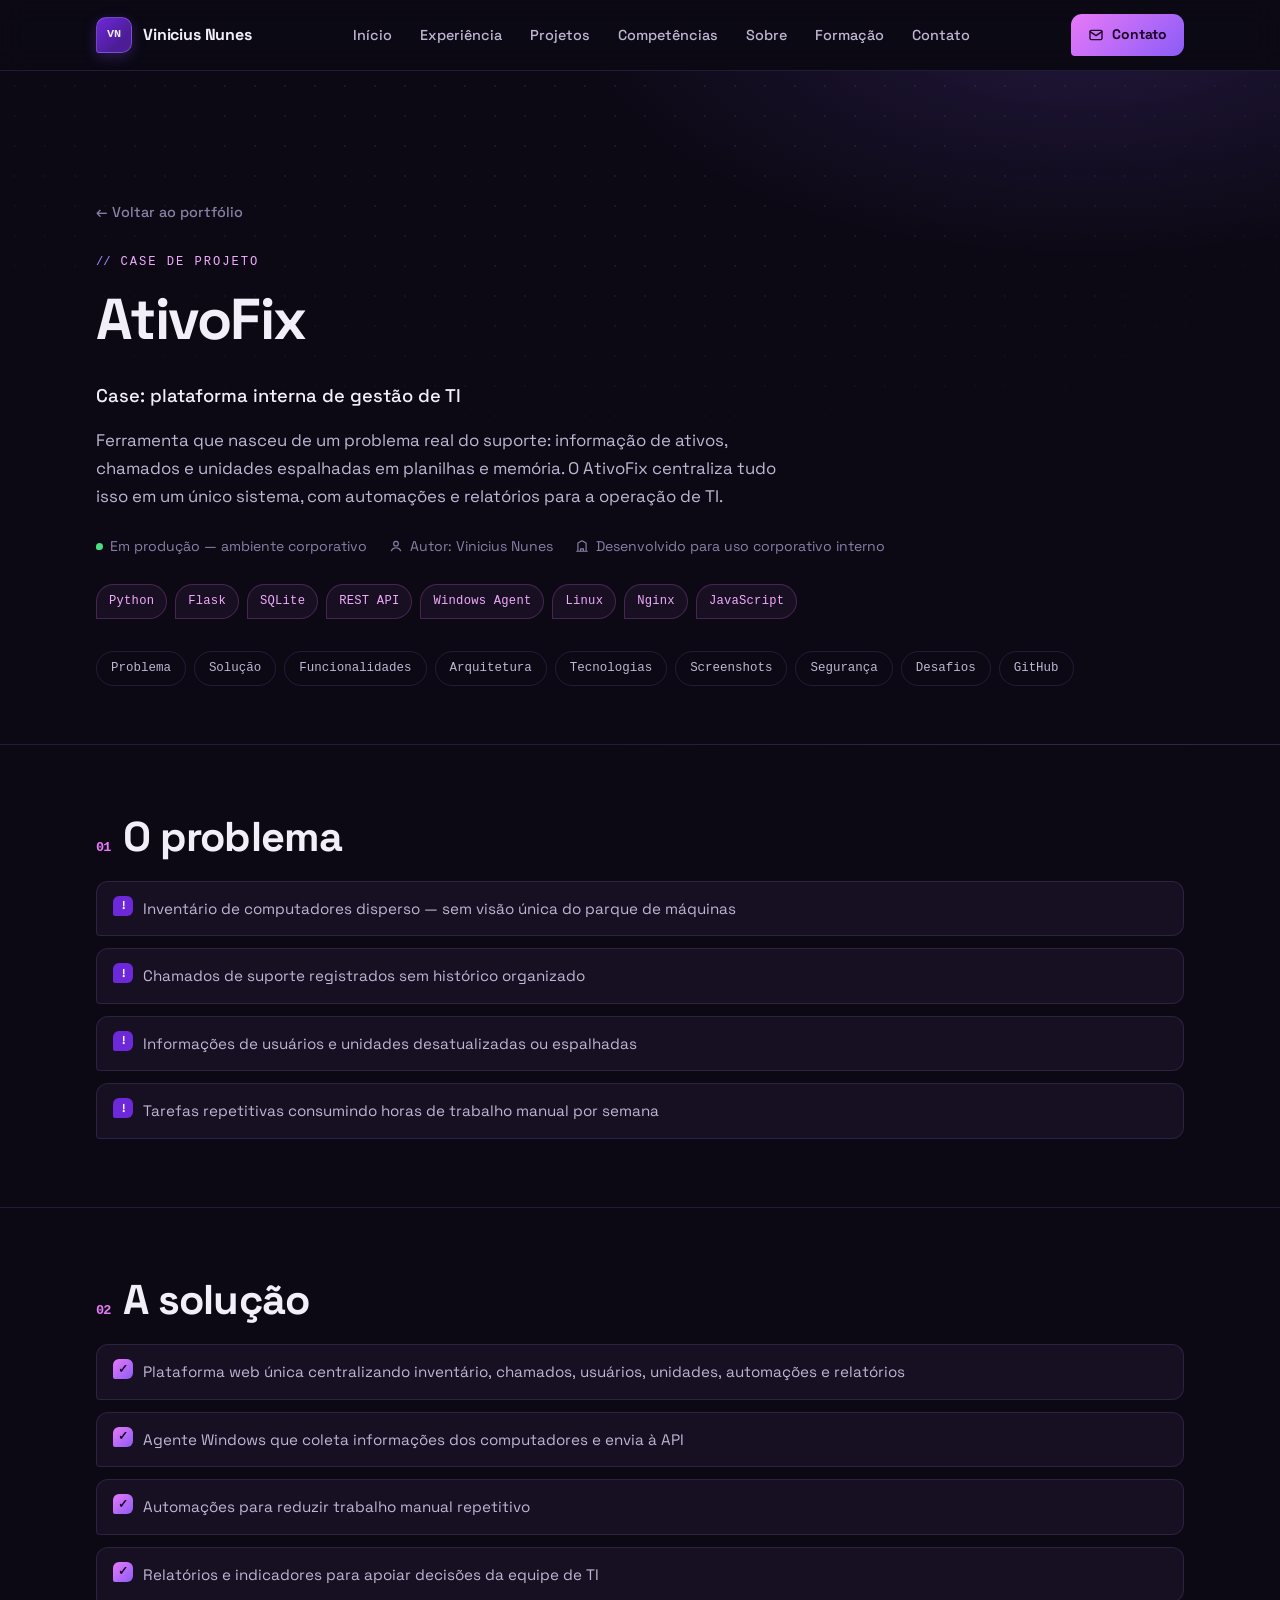
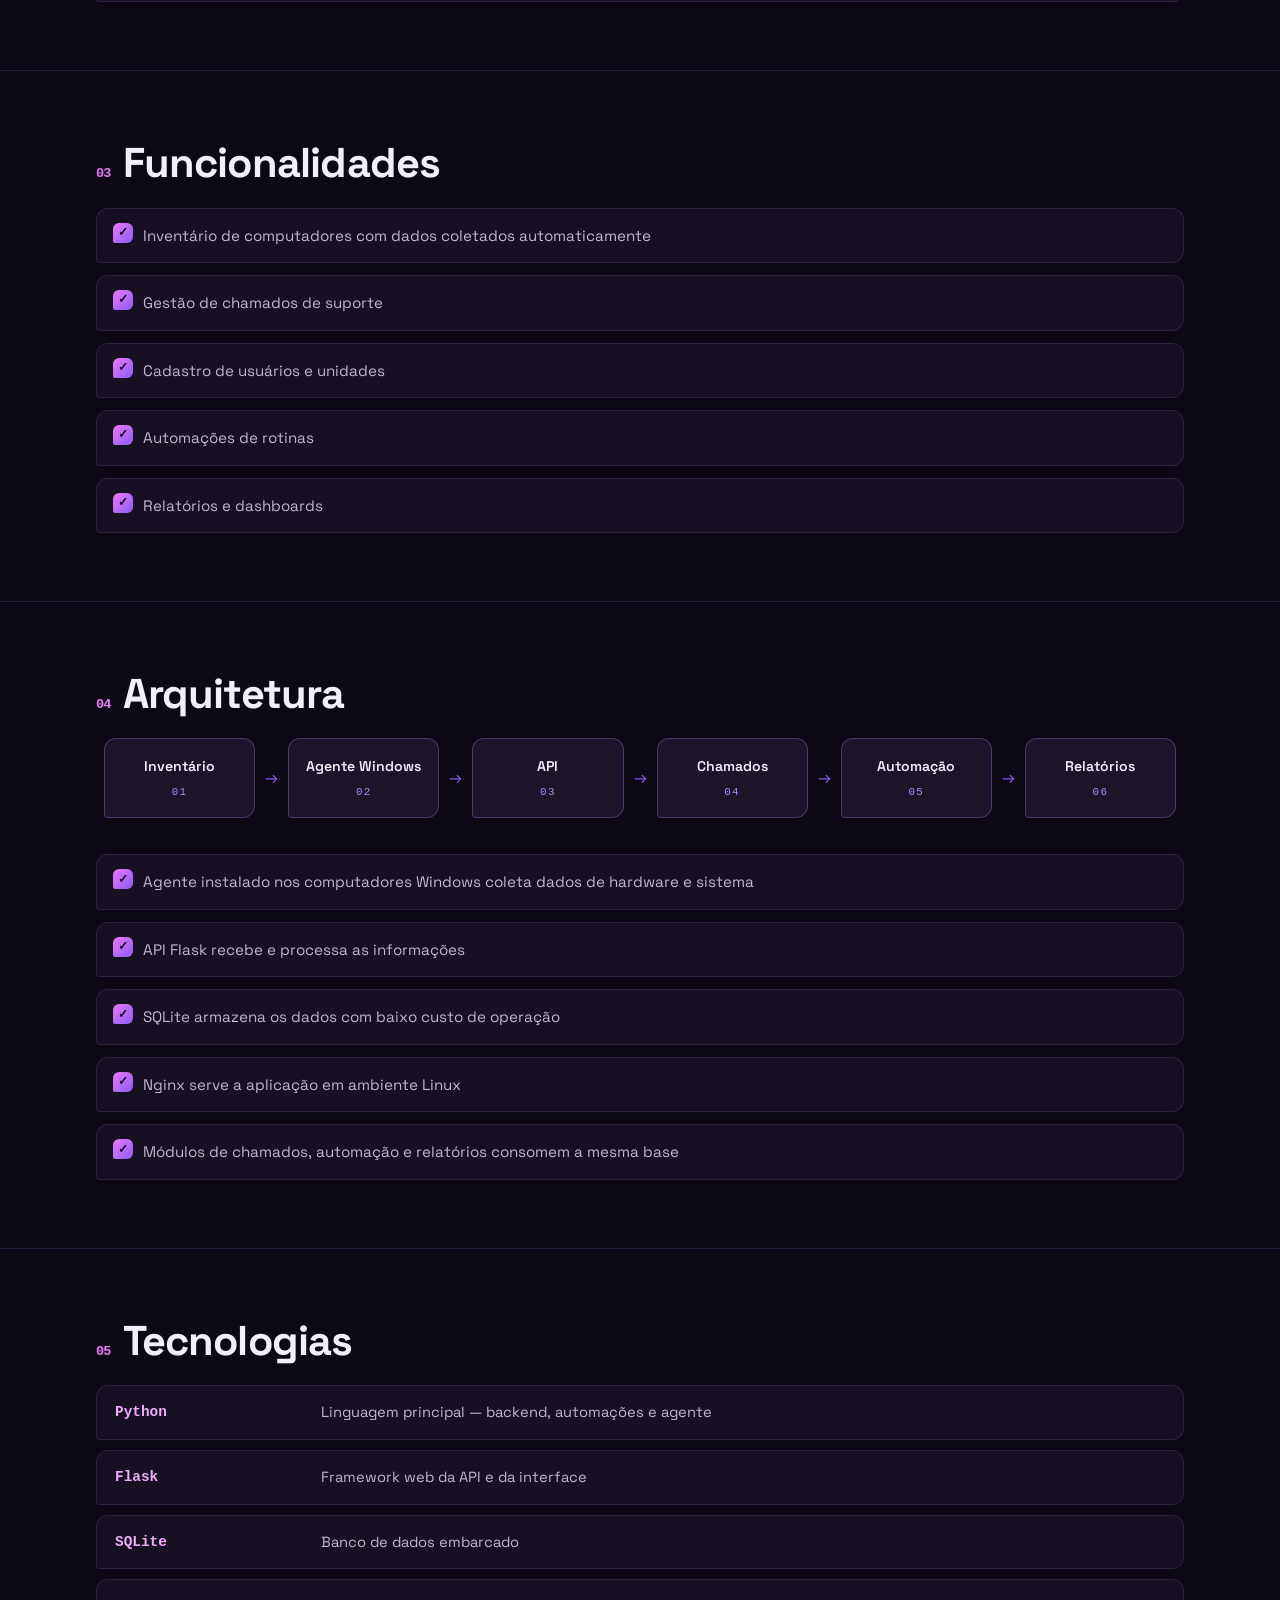
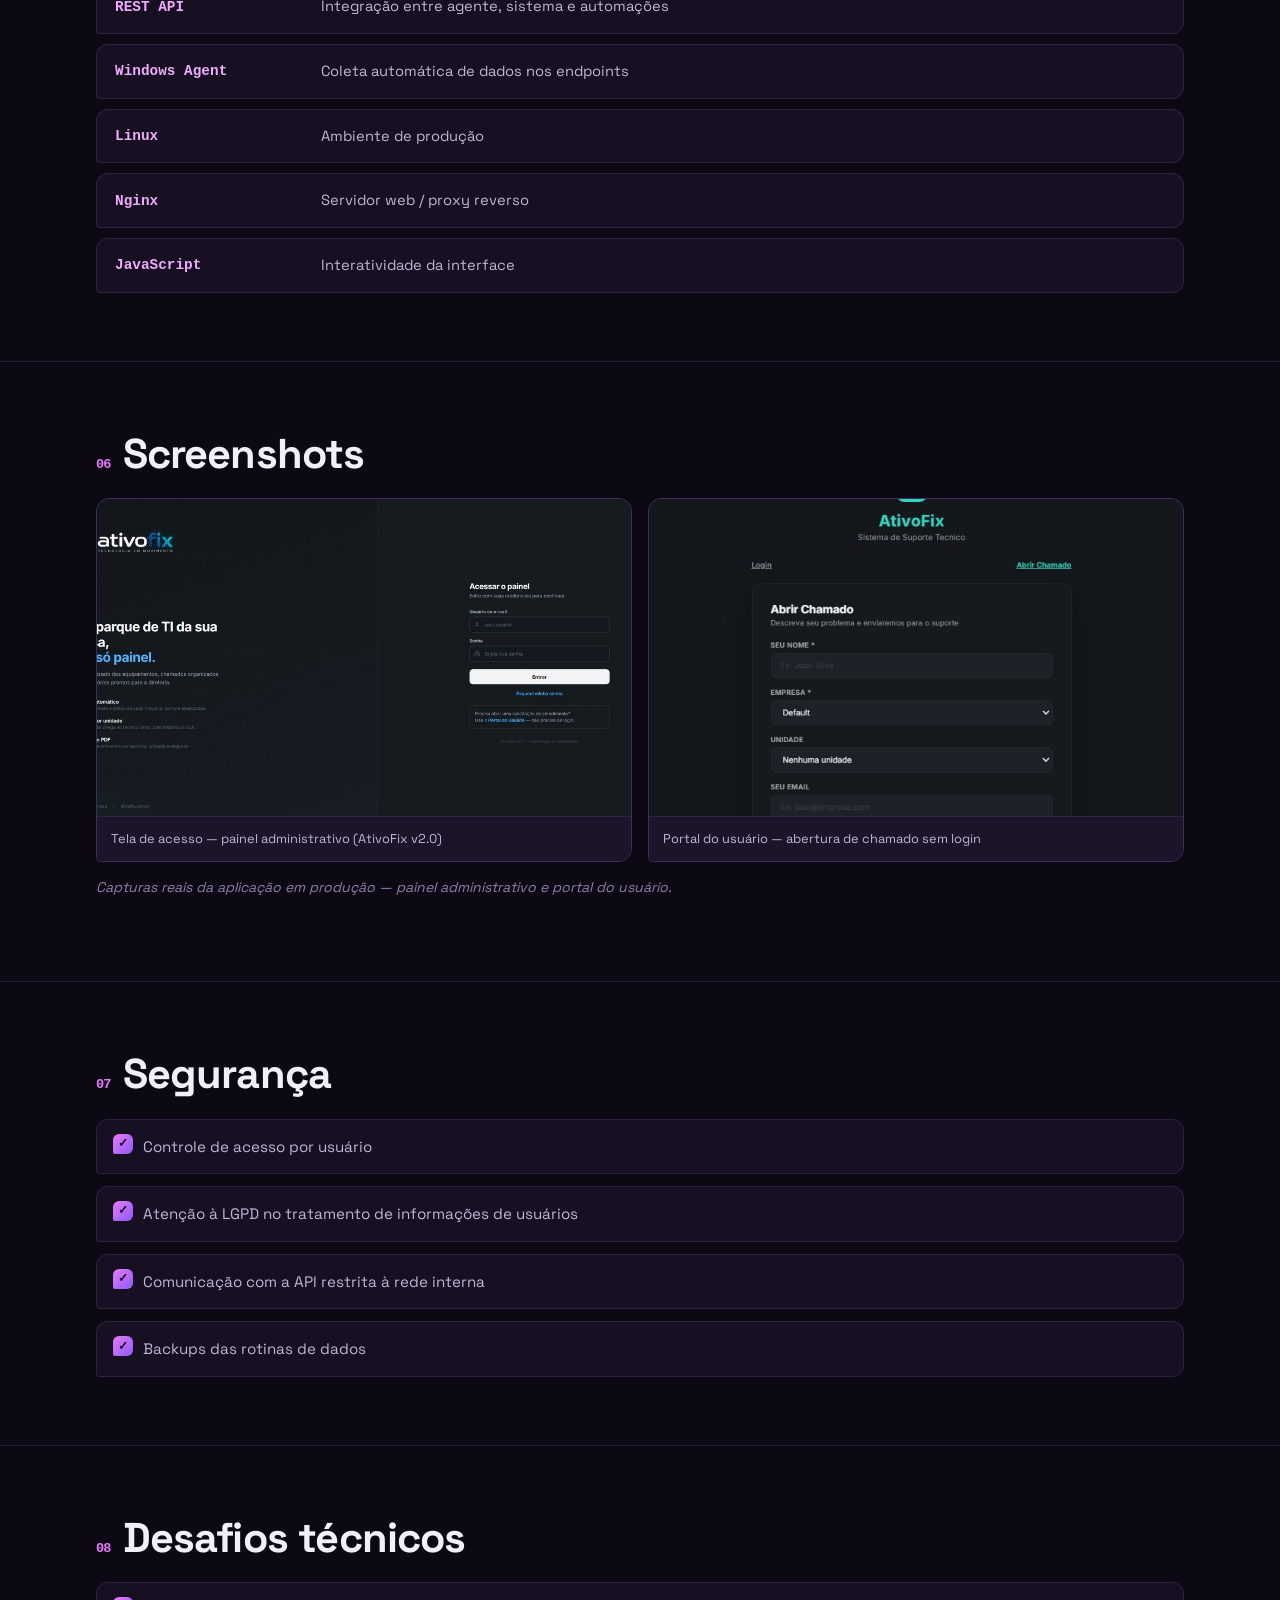
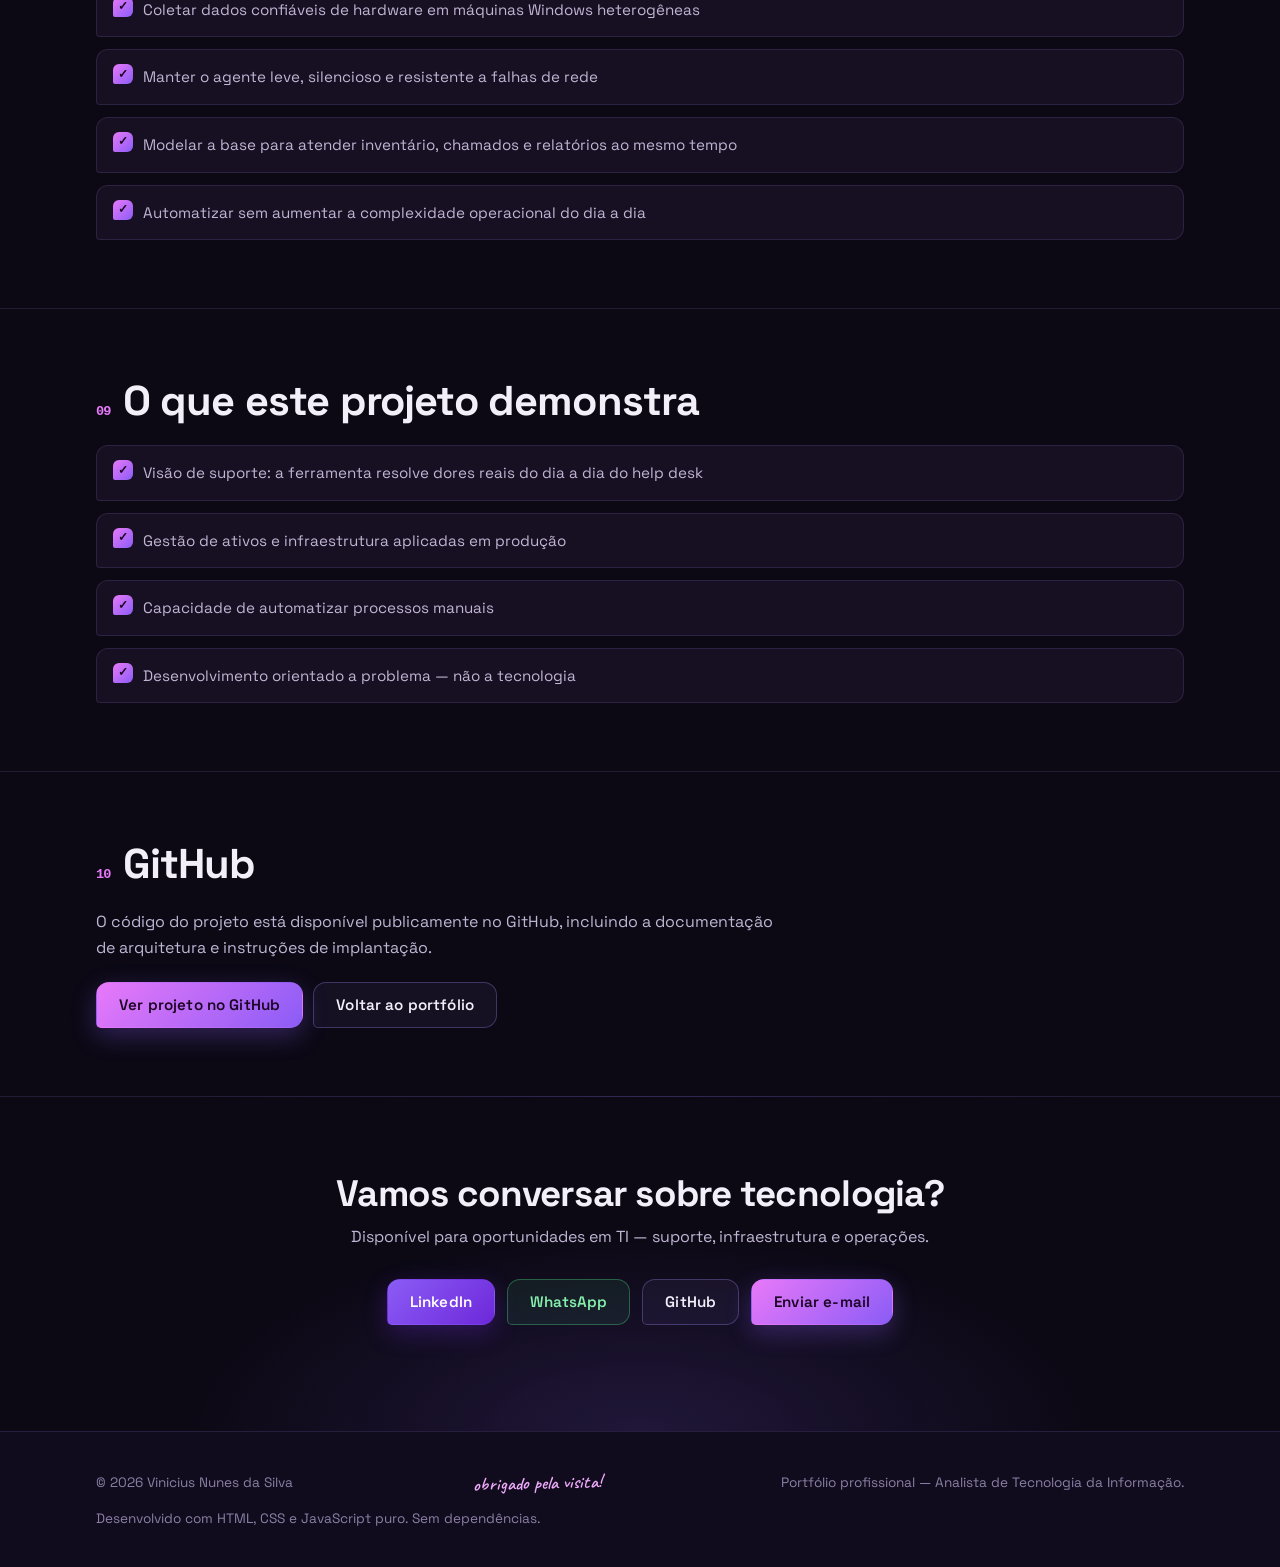
==== commit 41064a89: "Melhorias de recrutador: localização no hero, WhatsApp, 3ª métrica e reordenação - Linha Garça-SP + " ====
--- a/projetos/ativofix/index.html
+++ b/projetos/ativofix/index.html
@@ -158,6 +158,7 @@
         <p data-bind="contact.lead"></p>
         <div class="contact-actions" data-contacts>
           <a class="btn btn--blue" href="linkedin" target="_blank" rel="noopener noreferrer">LinkedIn</a>
+          <a class="btn btn--wa" href="whatsapp" target="_blank" rel="noopener noreferrer">WhatsApp</a>
           <a class="btn btn--outline" href="github" target="_blank" rel="noopener noreferrer">GitHub</a>
           <a class="btn btn--primary" href="email">Enviar e-mail</a>
         </div>
--- a/assets/css/theme.css
+++ b/assets/css/theme.css
@@ -197,7 +197,13 @@
   letter-spacing: .05em; margin-bottom: 24px;
 }
 .hero-spec b { color: var(--pink); font-weight: 500; }
-.hero-text { color: var(--text-dim); max-width: 600px; font-size: 1.06rem; margin-bottom: 30px; }
+.hero-text { color: var(--text-dim); max-width: 600px; font-size: 1.06rem; margin-bottom: 10px; }
+.hero-loc {
+  display: inline-flex; align-items: center; gap: 7px;
+  font-family: var(--mono); font-size: .84rem; color: var(--text-mute);
+  letter-spacing: .04em; margin-bottom: 26px;
+}
+.hero-loc svg { color: var(--magenta); flex: none; }
 .hero-actions { display: flex; flex-wrap: wrap; gap: 12px; margin-bottom: 32px; }
 .hero-tags { display: flex; flex-wrap: wrap; gap: 8px; }
 
@@ -224,6 +230,11 @@
   color: #fff; box-shadow: 0 8px 24px rgba(109, 40, 217, .3);
 }
 .btn--blue:hover { filter: brightness(1.12); color: #fff; transform: translateY(-1px); }
+.btn--wa {
+  background: rgba(74, 222, 128, .08); border-color: rgba(74, 222, 128, .35); color: #86EFAC;
+}
+.btn--wa:hover { background: rgba(74, 222, 128, .16); color: #BBF7D0; border-color: rgba(74, 222, 128, .55); }
+.btn--wa svg { color: var(--green); }
 .btn--lg { padding: 16px 28px; font-size: 1rem; }
 
 /* retrato */
@@ -255,7 +266,7 @@
 
 /* ---------------------------------------------------- métricas -------- */
 .metrics { border-bottom: 1px solid var(--line); background: var(--bg-soft); }
-.metrics-grid { display: grid; grid-template-columns: repeat(2, 1fr); }
+.metrics-grid { display: grid; grid-template-columns: repeat(3, 1fr); }
 .metric {
   display: flex; flex-direction: column; gap: 6px;
   padding: 40px 34px; border-left: 1px solid var(--line);
@@ -286,6 +297,27 @@
 .card-icon svg { width: 26px; height: 26px; }
 .card-title { font-size: 1.07rem; font-weight: 700; margin-bottom: 8px; letter-spacing: -.01em; }
 .card-text { color: var(--text-dim); font-size: .92rem; margin: 0; }
+
+/* --------------------------------------------- outros projetos (github) */
+.more-tag {
+  font-family: var(--mono); font-size: .66rem; font-weight: 500;
+  letter-spacing: .16em; text-transform: uppercase; color: var(--magenta);
+  margin: 0 0 6px;
+}
+.more-highlight {
+  display: inline-block; margin: 14px 0 0;
+  font-size: .8rem; font-weight: 500; color: #86EFAC;
+  border: 1px solid rgba(74, 222, 128, .25); background: rgba(74, 222, 128, .06);
+  border-radius: 999px 999px 999px 4px; padding: 4px 12px;
+}
+.more-link {
+  display: inline-flex; align-items: center; gap: 7px;
+  margin-top: 16px; font-weight: 600; font-size: .92rem; color: var(--pink);
+}
+.more-link:hover { color: var(--magenta); }
+.more-link svg { transition: transform .16s ease; }
+.more-link:hover svg { transform: translateX(3px); }
+.more-card .skill-tags { margin-top: 14px; }
 
 /* ------------------------------------------------------ sobre --------- */
 .about-grid { display: grid; gap: 52px; grid-template-columns: 1.5fr 1fr; align-items: start; }
@@ -494,6 +526,11 @@
 .cert-hours {
   margin-left: auto; flex: none; font-family: var(--mono); font-size: .74rem;
   color: var(--pink); border: 1px solid rgba(232, 121, 249, .3); padding: 2px 9px; border-radius: 7px 7px 7px 2px;
+}
+.cert-area {
+  margin-left: auto; flex: none; font-family: var(--mono); font-size: .64rem; font-weight: 500;
+  letter-spacing: .1em; text-transform: uppercase; color: var(--violet-soft);
+  border: 1px solid var(--line); padding: 3px 9px; border-radius: 7px 7px 7px 2px;
 }
 
 /* ------------------------------------------------------ contato ------- */
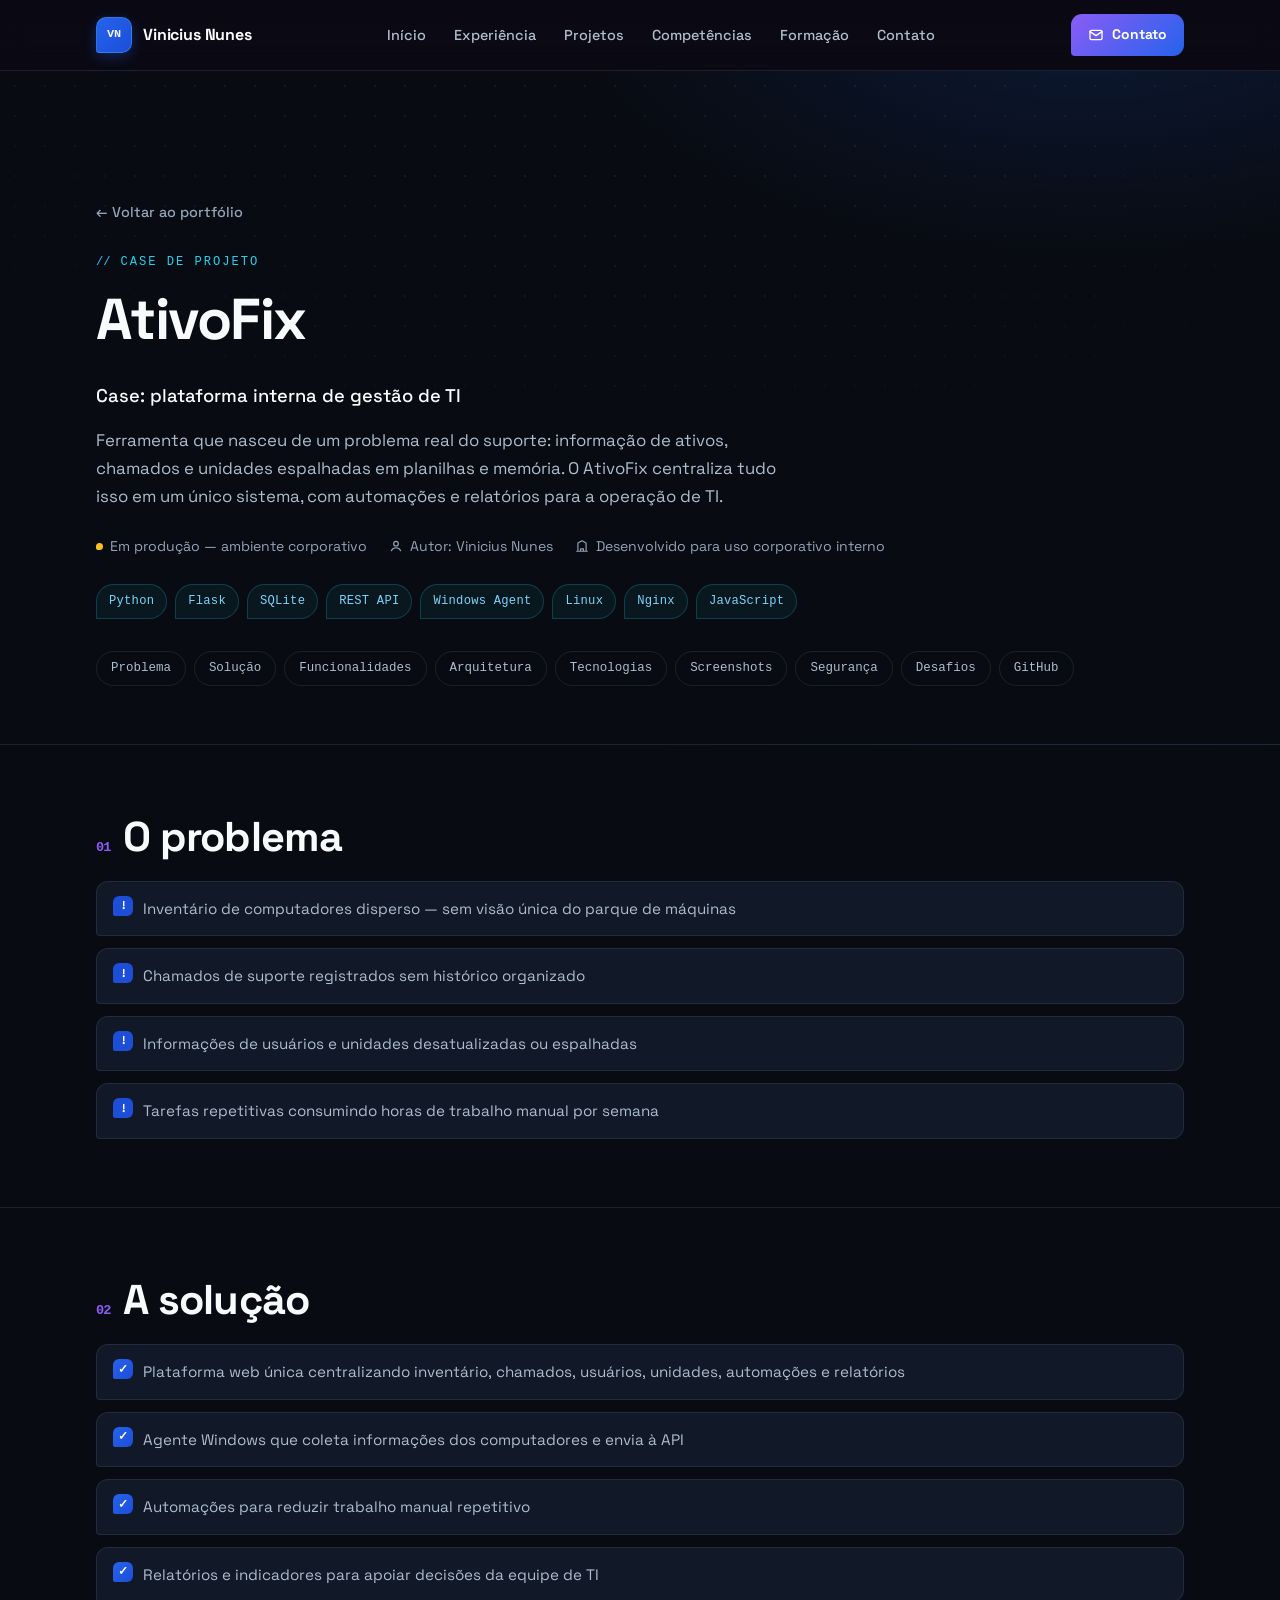
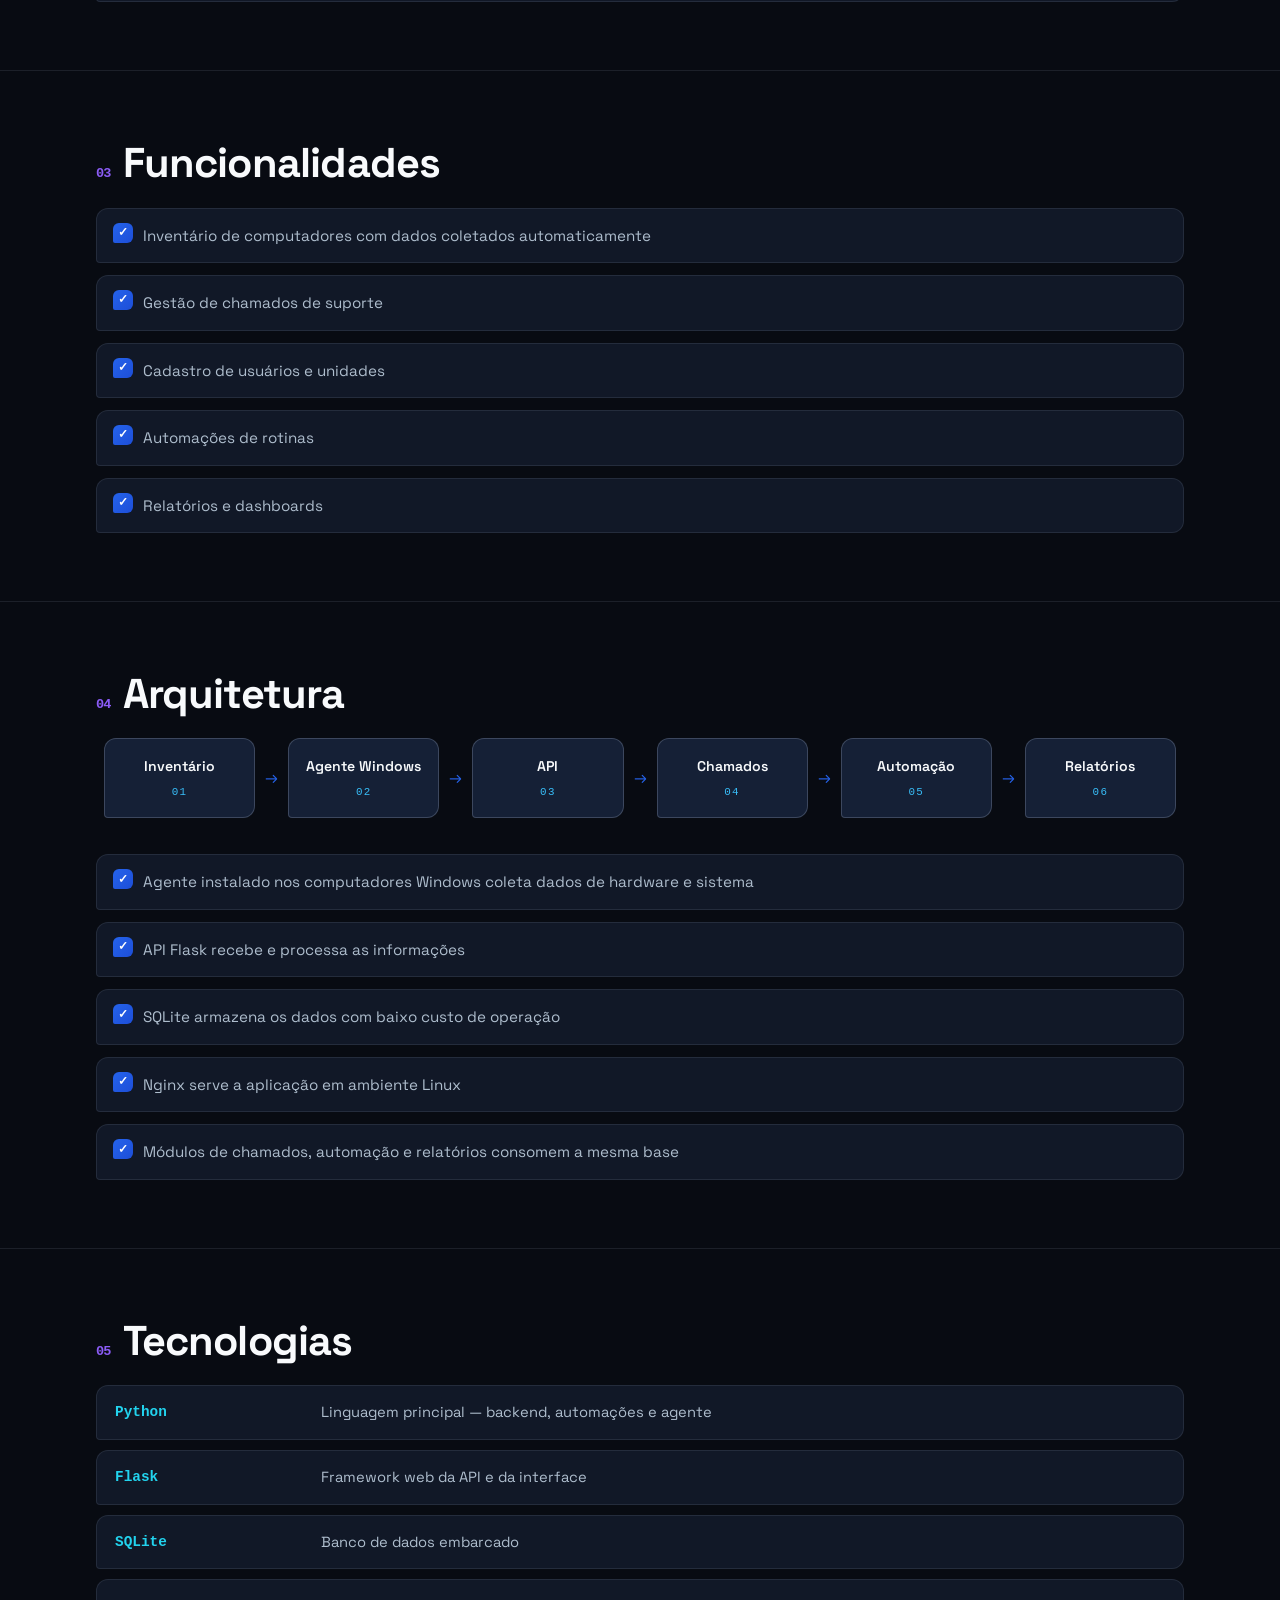
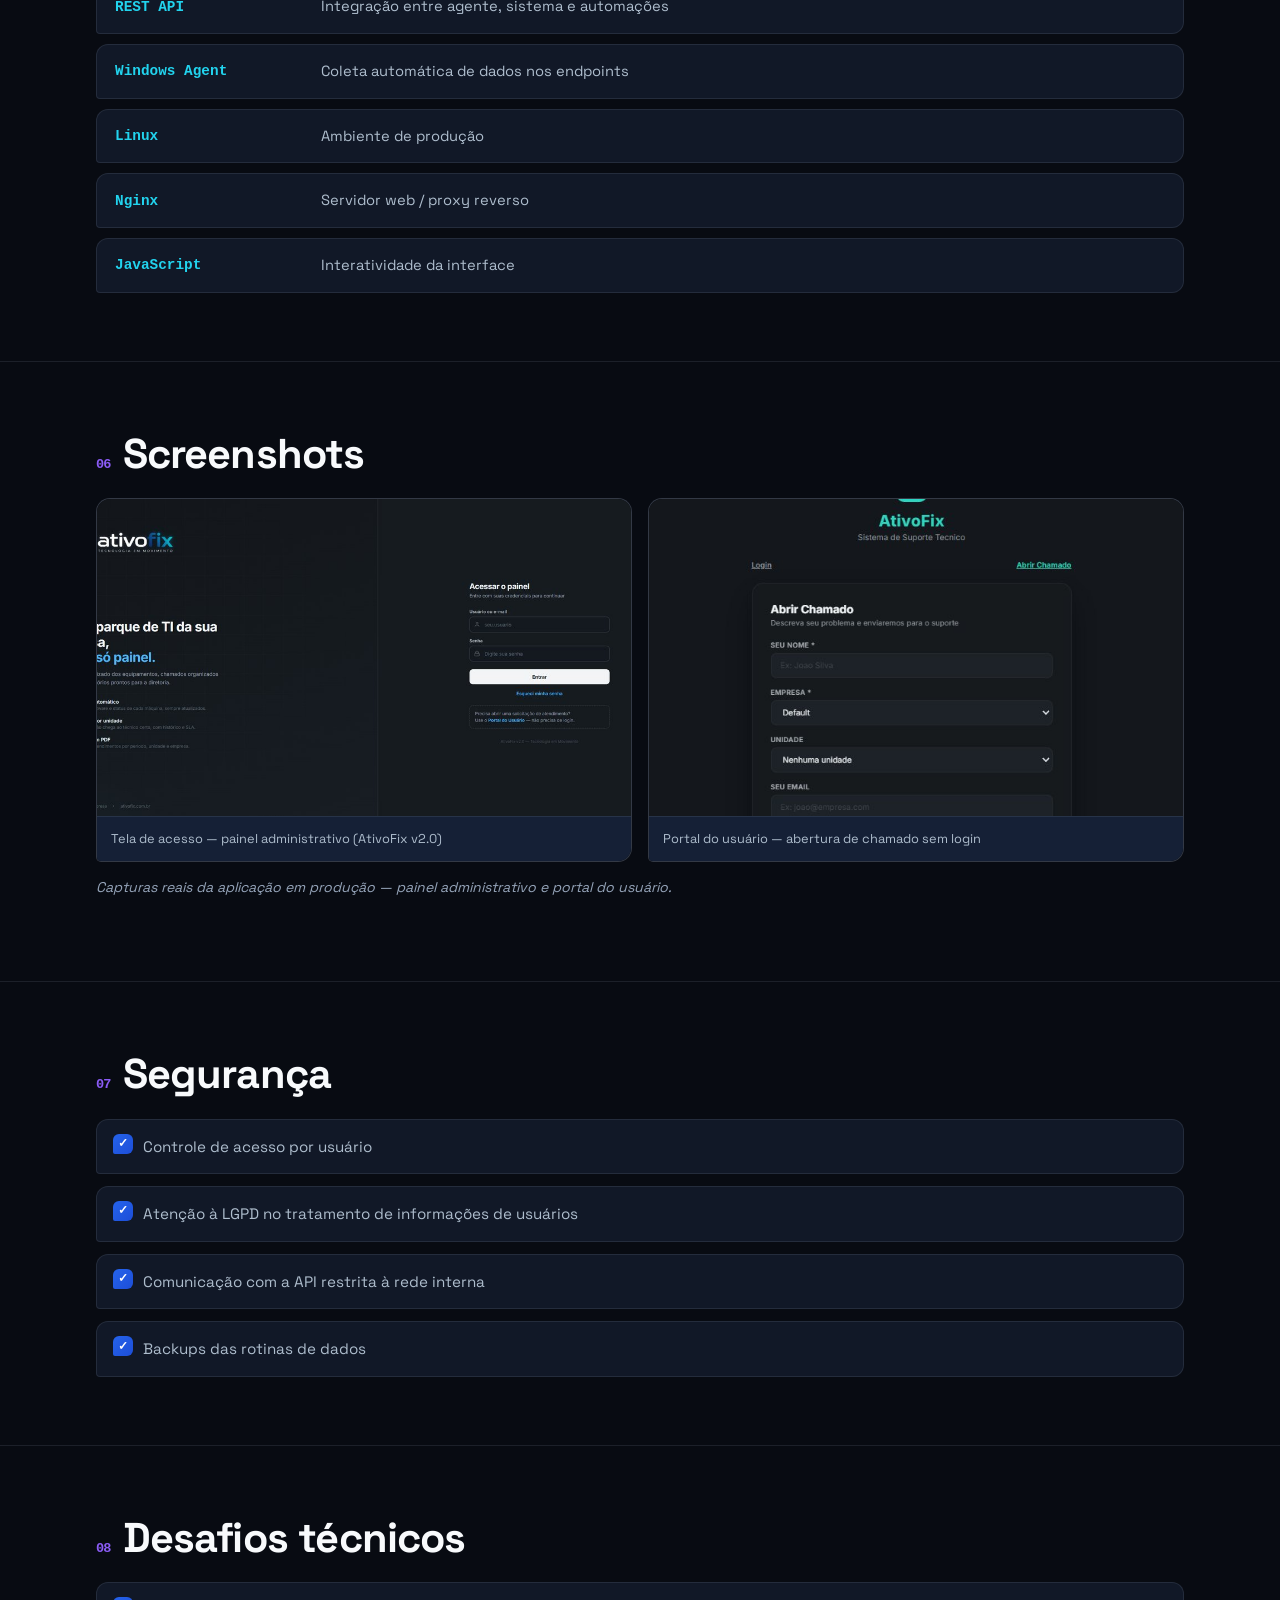
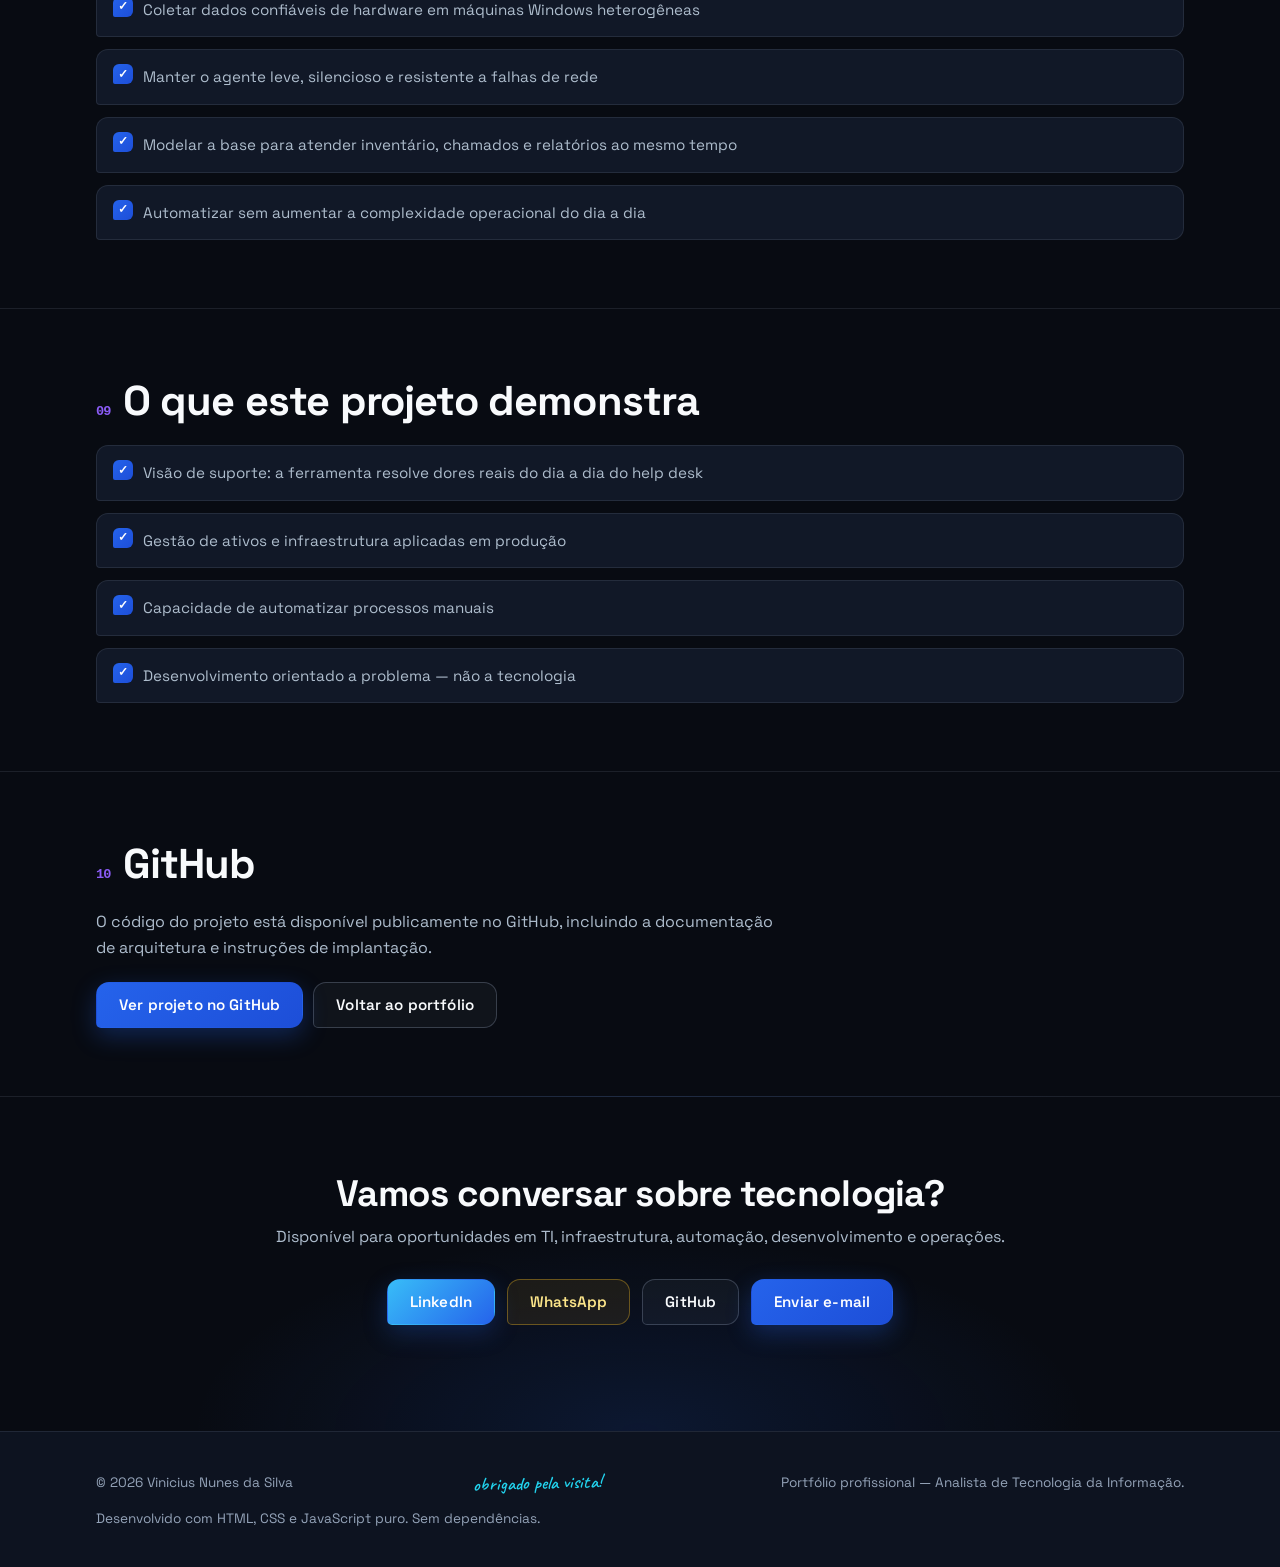
==== commit f0050799: "Portfólio 2.0: posicionamento Analista de TI full, paleta azul corporativa e foco em recrutadores - " ====
--- a/projetos/ativofix/index.html
+++ b/projetos/ativofix/index.html
@@ -6,7 +6,7 @@
   <title>AtivoFix — Case | Vinicius Nunes | Analista de TI</title>
   <meta name="description" content="Case do AtivoFix: plataforma interna de gestão de TI que centraliza inventário, chamados, usuários, unidades, automações e relatórios. Desenvolvido por Vinicius Nunes, Analista de TI.">
   <meta name="author" content="Vinicius Nunes da Silva">
-  <meta name="theme-color" content="#0C0915">
+  <meta name="theme-color" content="#080B12">
 
   <meta property="og:type" content="article">
   <meta property="og:locale" content="pt_BR">
--- a/assets/css/theme.css
+++ b/assets/css/theme.css
@@ -6,34 +6,36 @@
 
 /* ------------------------------------------------------------ tokens -- */
 :root {
-  /* superfícies — profundo, quase-preto com veio violeta */
-  --bg:            #0C0915;
-  --bg-soft:       #110C1D;
-  --surface:       #171022;
-  --surface-2:     #1D1429;
-  --surface-3:     #251935;
+  /* v2.0 — TI corporativa: azul principal, roxo como detalhe.
+     Nomes legados mantidos: --violet=azul principal, --magenta=roxo
+     secundário (detalhes/hover), --pink=ciano (links/micro-destaques). */
+  --bg:            #080B12;
+  --bg-soft:       #0D1320;
+  --surface:       #111827;
+  --surface-2:     #152036;
+  --surface-3:     #1B2A45;
 
   /* texto */
-  --text:          #F2EFF9;
-  --text-dim:      #C0B6D4;
-  --text-mute:     #8B7FA6;
-
-  /* marca — violeta + magenta quente como destaque */
-  --violet:        #8B5CF6;
-  --violet-soft:   #A78BFA;
-  --violet-deep:   #6D28D9;
-  --magenta:       #E879F9;
-  --pink:          #F0ABFC;
-  --green:         #4ADE80;
+  --text:          #F8FAFC;
+  --text-dim:      #AEBDCD;
+  --text-mute:     #94A3B8;
+
+  /* marca — azul corporativo + roxo de apoio */
+  --violet:        #2563EB;
+  --violet-soft:   #38BDF8;
+  --violet-deep:   #1D4ED8;
+  --magenta:       #8B5CF6;
+  --pink:          #22D3EE;
+  --amber:         #FBBF24;
 
   /* linhas */
-  --line:          rgba(167, 139, 250, .14);
-  --line-strong:   rgba(167, 139, 250, .30);
+  --line:          rgba(148, 163, 184, .14);
+  --line-strong:   rgba(148, 163, 184, .30);
 
   /* efeitos */
-  --glow-violet:   rgba(139, 92, 246, .16);
-  --glow-magenta:  rgba(232, 121, 249, .10);
-  --shadow:        0 16px 40px rgba(4, 2, 10, .55);
+  --glow-violet:   rgba(37, 99, 235, .16);
+  --glow-magenta:  rgba(139, 92, 246, .10);
+  --shadow:        0 16px 40px rgba(2, 6, 16, .6);
 
   /* geometria — cantos assimétricos dão ritmo */
   --radius:        12px;
@@ -122,26 +124,26 @@
 .brand-mark {
   width: 36px; height: 36px; border-radius: 10px 10px 10px 3px; flex: none;
   display: inline-flex; align-items: center; justify-content: center; white-space: nowrap;
-  background: linear-gradient(135deg, var(--violet-deep), #4C1D95 70%);
-  border: 1px solid rgba(167, 139, 250, .4);
+  background: linear-gradient(135deg, var(--violet), var(--violet-deep));
+  border: 1px solid rgba(56, 189, 248, .35);
   font-family: var(--mono); font-size: .74rem; font-weight: 700;
-  color: #EDE9FE; box-shadow: 0 4px 14px rgba(139, 92, 246, .25);
+  color: #EFF6FF; box-shadow: 0 4px 14px rgba(37, 99, 235, .3);
 }
 .nav-links { display: flex; align-items: center; gap: 2px; }
 .nav-links a {
   color: var(--text-dim); font-size: .9rem; font-weight: 500;
   padding: 8px 13px; border-radius: 9px; transition: color .18s ease, background .18s ease;
 }
-.nav-links a:hover { color: var(--text); background: rgba(167, 139, 250, .09); }
+.nav-links a:hover { color: var(--text); background: rgba(56, 189, 248, .08); }
 .nav-links a.is-active { color: var(--pink); }
 .nav-cta {
   display: inline-flex; align-items: center; gap: 8px;
-  font-size: .87rem; font-weight: 700; color: #1B0322 !important;
+  font-size: .87rem; font-weight: 700; color: #fff !important;
   background: linear-gradient(135deg, var(--magenta), var(--violet));
   padding: 9px 17px; border-radius: 11px 11px 11px 4px;
   transition: filter .18s ease, transform .18s ease;
 }
-.nav-cta:hover { filter: brightness(1.1); color: #1B0322 !important; transform: translateY(-1px); }
+.nav-cta:hover { filter: brightness(1.1); color: #fff !important; transform: translateY(-1px); }
 .nav-toggle {
   display: none; background: none; border: 1px solid var(--line-strong);
   border-radius: 10px; padding: 9px 11px; cursor: pointer; color: var(--text);
@@ -154,15 +156,15 @@
   position: relative; overflow: hidden;
   padding: calc(var(--nav-h) + 76px) 0 96px;
   background:
-    radial-gradient(1000px 520px at 82% -12%, rgba(139, 92, 246, .22), transparent 62%),
-    radial-gradient(760px 460px at -10% 34%, rgba(232, 121, 249, .12), transparent 58%),
+    radial-gradient(1000px 520px at 82% -12%, rgba(37, 99, 235, .22), transparent 62%),
+    radial-gradient(760px 460px at -10% 34%, rgba(139, 92, 246, .10), transparent 58%),
     var(--bg);
   border-bottom: 1px solid var(--line);
 }
 .hero::before {
   content: ''; position: absolute; inset: 0; pointer-events: none;
   background-image:
-    radial-gradient(rgba(167, 139, 250, .10) 1px, transparent 1.6px);
+    radial-gradient(rgba(148, 163, 184, .10) 1px, transparent 1.6px);
   background-size: 30px 30px;
   mask-image: radial-gradient(ellipse 85% 65% at 60% 0%, #000 30%, transparent 75%);
   -webkit-mask-image: radial-gradient(ellipse 85% 65% at 60% 0%, #000 30%, transparent 75%);
@@ -178,11 +180,11 @@
 .hero-hello .arrow-doodle { color: var(--magenta); flex: none; transform: translateY(3px); }
 .status-pill {
   display: inline-flex; align-items: center; gap: 9px; margin-left: 22px;
-  border: 1px solid rgba(74, 222, 128, .35); background: rgba(74, 222, 128, .07);
-  color: #86EFAC; font-family: var(--mono); font-size: .76rem; font-weight: 500;
+  border: 1px solid rgba(251, 191, 36, .35); background: rgba(251, 191, 36, .07);
+  color: #FDE68A; font-family: var(--mono); font-size: .76rem; font-weight: 500;
   padding: 6px 13px; border-radius: 999px; vertical-align: middle;
 }
-.status-dot { width: 7px; height: 7px; border-radius: 50%; background: var(--green); animation: pulse 2.6s ease-in-out infinite; }
+.status-dot { width: 7px; height: 7px; border-radius: 50%; background: var(--amber); animation: pulse 2.6s ease-in-out infinite; }
 @keyframes pulse { 0%, 100% { opacity: 1; } 50% { opacity: .3; } }
 .hero h1 {
   font-size: clamp(2.7rem, 6.4vw, 4.4rem); font-weight: 700;
@@ -191,7 +193,7 @@
 .hero h1 .accent {
   color: var(--magenta);
 }
-.hero-role { font-size: clamp(1.15rem, 2.4vw, 1.5rem); font-weight: 600; color: var(--violet-soft); margin-bottom: 10px; }
+.hero-role { font-size: clamp(1.02rem, 1.9vw, 1.28rem); font-weight: 600; color: var(--violet-soft); margin-bottom: 10px; letter-spacing: -.01em; }
 .hero-spec {
   font-family: var(--mono); font-size: .92rem; color: var(--text-mute);
   letter-spacing: .05em; margin-bottom: 24px;
@@ -217,36 +219,42 @@
 .btn:active { transform: translateY(1px); }
 .btn svg { flex: none; }
 .btn--primary {
-  background: linear-gradient(135deg, var(--magenta), var(--violet));
-  color: #1B0322; box-shadow: 0 8px 24px rgba(139, 92, 246, .3);
-}
-.btn--primary:hover { filter: brightness(1.12); color: #1B0322; transform: translateY(-1px); }
-.btn--outline { border-color: var(--line-strong); color: var(--text); background: rgba(167, 139, 250, .06); }
+  background: linear-gradient(135deg, var(--violet), var(--violet-deep));
+  color: #fff; box-shadow: 0 8px 24px rgba(37, 99, 235, .3);
+}
+.btn--primary:hover { filter: brightness(1.12); color: #fff; transform: translateY(-1px); }
+.btn--outline { border-color: var(--line-strong); color: var(--text); background: rgba(148, 163, 184, .06); }
 .btn--outline:hover { border-color: var(--violet-soft); color: var(--pink); }
 .btn--ghost { color: var(--text-dim); border-color: var(--line); background: transparent; }
 .btn--ghost:hover { color: var(--text); border-color: var(--line-strong); }
 .btn--blue {
-  background: linear-gradient(135deg, var(--violet), var(--violet-deep));
-  color: #fff; box-shadow: 0 8px 24px rgba(109, 40, 217, .3);
+  background: linear-gradient(135deg, var(--violet-soft), var(--violet));
+  color: #fff; box-shadow: 0 8px 24px rgba(37, 99, 235, .25);
 }
 .btn--blue:hover { filter: brightness(1.12); color: #fff; transform: translateY(-1px); }
 .btn--wa {
-  background: rgba(74, 222, 128, .08); border-color: rgba(74, 222, 128, .35); color: #86EFAC;
-}
-.btn--wa:hover { background: rgba(74, 222, 128, .16); color: #BBF7D0; border-color: rgba(74, 222, 128, .55); }
-.btn--wa svg { color: var(--green); }
+  background: rgba(251, 191, 36, .08); border-color: rgba(251, 191, 36, .35); color: #FDE68A;
+}
+.btn--wa:hover { background: rgba(251, 191, 36, .16); color: #FEF3C7; border-color: rgba(251, 191, 36, .55); }
+.btn--wa svg { color: var(--amber); }
 .btn--lg { padding: 16px 28px; font-size: 1rem; }
 
 /* retrato */
-.portrait-wrap { display: grid; place-items: center; }
+.portrait-wrap { display: grid; place-items: center; position: relative; }
+.portrait-note {
+  position: absolute; bottom: -6px; right: 8%;
+  font-size: 1.15rem; color: var(--pink); transform: rotate(-4deg);
+  text-shadow: 0 2px 12px rgba(12, 9, 21, .9);
+  pointer-events: none;
+}
 .portrait {
   position: relative; width: min(320px, 80%); aspect-ratio: 1;
-  border-radius: 30px 30px 30px 10px; overflow: hidden;
+  border-radius: 50%; overflow: hidden;
   border: 1px solid var(--line-strong);
-  background: linear-gradient(160deg, #1D1430 0%, #130D20 55%, #0E0A18 100%);
-  box-shadow: var(--shadow), 0 0 0 6px rgba(139, 92, 246, .07);
-}
-.portrait img { width: 100%; height: 100%; object-fit: cover; }
+  background: linear-gradient(160deg, #14233C 0%, #0E1830 55%, #0A101E 100%);
+  box-shadow: var(--shadow), 0 0 0 6px rgba(37, 99, 235, .10), 0 0 0 1px rgba(139, 92, 246, .20);
+}
+.portrait img { width: 100%; height: 100%; object-fit: cover; object-position: center 25%; }
 .portrait-badge {
   position: absolute; bottom: 14px; left: 50%; transform: translateX(-50%) rotate(-1.5deg);
   white-space: nowrap; font-family: var(--script); font-size: 1.02rem; font-weight: 600;
@@ -258,11 +266,11 @@
 .tag {
   display: inline-flex; align-items: center;
   font-family: var(--mono); font-size: .76rem; font-weight: 500; letter-spacing: .02em;
-  color: var(--pink); background: rgba(232, 121, 249, .06);
-  border: 1px solid rgba(232, 121, 249, .22);
+  color: #7DD3FC; background: rgba(34, 211, 238, .06);
+  border: 1px solid rgba(34, 211, 238, .22);
   padding: 6px 12px; border-radius: 999px 999px 999px 4px;
 }
-.tag--neutral { color: var(--text-dim); background: rgba(167, 139, 250, .05); border-color: var(--line); }
+.tag--neutral { color: var(--text-dim); background: rgba(148, 163, 184, .06); border-color: var(--line); }
 
 /* ---------------------------------------------------- métricas -------- */
 .metrics { border-bottom: 1px solid var(--line); background: var(--bg-soft); }
@@ -292,7 +300,7 @@
 }
 .card:nth-child(odd) { transform: rotate(-.35deg); }
 .card:nth-child(even) { transform: rotate(.3deg); }
-.card:hover { transform: rotate(0deg) translateY(-4px); border-color: rgba(232, 121, 249, .4); box-shadow: var(--shadow); }
+.card:hover { transform: rotate(0deg) translateY(-4px); border-color: rgba(56, 189, 248, .45); box-shadow: var(--shadow); }
 .card-icon { color: var(--violet-soft); margin-bottom: 16px; display: block; }
 .card-icon svg { width: 26px; height: 26px; }
 .card-title { font-size: 1.07rem; font-weight: 700; margin-bottom: 8px; letter-spacing: -.01em; }
@@ -306,27 +314,70 @@
 }
 .more-highlight {
   display: inline-block; margin: 14px 0 0;
-  font-size: .8rem; font-weight: 500; color: #86EFAC;
-  border: 1px solid rgba(74, 222, 128, .25); background: rgba(74, 222, 128, .06);
+  font-size: .8rem; font-weight: 500; color: #FDE68A;
+  border: 1px solid rgba(251, 191, 36, .25); background: rgba(251, 191, 36, .06);
   border-radius: 999px 999px 999px 4px; padding: 4px 12px;
 }
+.more-actions { display: flex; flex-wrap: wrap; gap: 8px 20px; align-items: center; margin-top: 16px; }
 .more-link {
   display: inline-flex; align-items: center; gap: 7px;
-  margin-top: 16px; font-weight: 600; font-size: .92rem; color: var(--pink);
-}
-.more-link:hover { color: var(--magenta); }
+  font-weight: 600; font-size: .92rem; color: var(--pink);
+}
+.more-link:hover { color: var(--violet-soft); }
 .more-link svg { transition: transform .16s ease; }
 .more-link:hover svg { transform: translateX(3px); }
+.more-link--dl { color: var(--amber); }
+.more-link--dl:hover { color: #FDE68A; }
 .more-card .skill-tags { margin-top: 14px; }
 
+/* meu papel (projeto destaque) */
+.my-role {
+  margin: 14px 0 0; padding: 12px 16px;
+  background: rgba(37, 99, 235, .06); border: 1px solid rgba(56, 189, 248, .2);
+  border-radius: 10px 10px 10px 3px;
+  color: var(--text-dim); font-size: .9rem;
+}
+.my-role-label {
+  display: block; font-family: var(--mono); font-size: .64rem; font-weight: 600;
+  letter-spacing: .16em; text-transform: uppercase; color: var(--violet-soft);
+  margin-bottom: 3px;
+}
+
+/* certificados colapsáveis */
+.certs-more { margin-top: 22px; }
+.certs-more .btn svg { transition: transform .2s ease; }
+.certs-more .btn[aria-expanded="true"] svg { transform: rotate(180deg); }
+.is-hidden { display: none !important; }
+@media (max-width: 940px) {
+  .about-intro { grid-template-columns: 1fr; justify-items: center; text-align: left; }
+  .about-photo { width: min(200px, 56vw); }
+}
+
 /* ------------------------------------------------------ sobre --------- */
+.about-intro {
+  display: grid; grid-template-columns: auto 1fr; gap: 40px; align-items: center;
+  margin-bottom: 44px;
+}
+.about-photo { position: relative; width: min(240px, 60vw); }
+.about-photo img {
+  width: 100%; aspect-ratio: 1; object-fit: cover; object-position: center 20%;
+  border-radius: 24px 24px 24px 8px;
+  border: 1px solid var(--line-strong);
+  box-shadow: var(--shadow), 0 0 0 6px rgba(37, 99, 235, .08);
+}
+.about-photo .hand {
+  position: absolute; bottom: -12px; right: 6px;
+  font-size: 1.1rem; transform: rotate(-3deg);
+  text-shadow: 0 2px 10px rgba(8, 11, 18, .95);
+}
+.about-intro .about-text p:first-child { font-size: 1.12rem; color: var(--text); font-weight: 500; }
 .about-grid { display: grid; gap: 52px; grid-template-columns: 1.5fr 1fr; align-items: start; }
 .about-text p { color: var(--text-dim); font-size: 1.04rem; }
 .about-text p strong { color: var(--text); font-weight: 600; }
 .about-quote {
   margin: 28px 0 0; padding: 20px 24px;
   border-left: 3px solid var(--magenta); border-radius: 4px 14px 14px 4px;
-  background: linear-gradient(120deg, rgba(232, 121, 249, .07), rgba(139, 92, 246, .05));
+  background: linear-gradient(120deg, rgba(139, 92, 246, .08), rgba(37, 99, 235, .05));
   color: var(--text); font-weight: 500; font-size: 1.05rem;
 }
 .about-quote .hand { display: block; font-size: 1.1rem; margin-bottom: 6px; transform: rotate(-1deg); }
@@ -365,7 +416,7 @@
 .tl-meta span { display: inline-flex; align-items: center; gap: 6px; color: var(--text-mute); font-family: var(--mono); font-size: .8rem; }
 .badge-current {
   font-family: var(--mono); font-size: .66rem; font-weight: 600; letter-spacing: .12em; text-transform: uppercase;
-  color: #1B0322; background: linear-gradient(135deg, var(--magenta), var(--violet));
+  color: #fff; background: linear-gradient(135deg, var(--violet), var(--violet-deep));
   border-radius: 7px 7px 7px 2px; padding: 3px 9px;
 }
 .tl-summary { color: var(--text-dim); font-size: .95rem; margin-bottom: 12px; max-width: 720px; }
@@ -386,7 +437,7 @@
   grid-template-columns: 1.35fr .65fr;
   border-bottom: 1px solid var(--line);
   background:
-    radial-gradient(640px 280px at 88% 0%, rgba(139, 92, 246, .18), transparent 65%),
+    radial-gradient(640px 280px at 88% 0%, rgba(37, 99, 235, .16), transparent 65%),
     var(--surface);
 }
 .project-label {
@@ -406,11 +457,11 @@
 .project-metrics { display: grid; gap: 10px; }
 .project-metric {
   display: flex; align-items: center; gap: 10px;
-  background: rgba(74, 222, 128, .05); border: 1px solid rgba(74, 222, 128, .22);
-  color: #86EFAC; font-weight: 500; font-size: .88rem;
+  background: rgba(251, 191, 36, .05); border: 1px solid rgba(251, 191, 36, .22);
+  color: #FDE68A; font-weight: 500; font-size: .88rem;
   border-radius: 10px 10px 10px 3px; padding: 10px 14px;
 }
-.project-metric svg { color: var(--green); }
+.project-metric svg { color: var(--amber); }
 .project-body { padding: 34px 38px 38px; }
 
 /* pipeline visual */
@@ -451,10 +502,10 @@
   border-radius: var(--radius-card); padding: 24px;
   transition: border-color .18s ease, transform .18s ease;
 }
-.skill-card:hover { border-color: rgba(232, 121, 249, .35); transform: translateY(-2px); }
+.skill-card:hover { border-color: rgba(56, 189, 248, .35); transform: translateY(-2px); }
 .skill-card--accent {
-  border-color: rgba(232, 121, 249, .3);
-  background: linear-gradient(160deg, rgba(232, 121, 249, .05), var(--surface) 50%);
+  border-color: rgba(56, 189, 248, .3);
+  background: linear-gradient(160deg, rgba(37, 99, 235, .07), var(--surface) 50%);
 }
 .skill-head { display: flex; align-items: center; gap: 13px; margin-bottom: 16px; }
 .skill-head .card-icon { margin: 0; }
@@ -468,7 +519,7 @@
   border-radius: var(--radius-card); padding: 26px 22px 22px;
   transition: transform .18s ease, border-color .18s ease;
 }
-.pillar:hover { transform: translateY(-3px); border-color: rgba(232, 121, 249, .35); }
+.pillar:hover { transform: translateY(-3px); border-color: rgba(56, 189, 248, .35); }
 .pillar-step {
   position: absolute; top: 16px; right: 16px;
   font-family: var(--mono); font-size: .68rem; color: var(--violet-soft);
@@ -482,8 +533,8 @@
 /* ------------------------------------------------------- saúde -------- */
 .health-note {
   display: grid; grid-template-columns: auto 1fr; gap: 22px; align-items: center;
-  background: linear-gradient(120deg, rgba(139, 92, 246, .1), rgba(232, 121, 249, .05));
-  border: 1px solid rgba(139, 92, 246, .3); border-radius: var(--radius-lg);
+  background: linear-gradient(120deg, rgba(37, 99, 235, .10), rgba(139, 92, 246, .05));
+  border: 1px solid rgba(37, 99, 235, .30); border-radius: var(--radius-lg);
   padding: 30px 32px;
 }
 .health-icon { color: var(--violet-soft); }
@@ -519,13 +570,13 @@
   padding: 18px 20px;
   transition: border-color .18s ease, transform .18s ease;
 }
-.cert:hover { border-color: rgba(232, 121, 249, .35); transform: translateY(-2px); }
+.cert:hover { border-color: rgba(56, 189, 248, .35); transform: translateY(-2px); }
 .cert-icon { color: var(--violet-soft); flex: none; margin-top: 2px; }
 .cert-name { font-weight: 600; font-size: .94rem; margin-bottom: 2px; }
 .cert-detail { color: var(--text-dim); font-size: .85rem; }
 .cert-hours {
   margin-left: auto; flex: none; font-family: var(--mono); font-size: .74rem;
-  color: var(--pink); border: 1px solid rgba(232, 121, 249, .3); padding: 2px 9px; border-radius: 7px 7px 7px 2px;
+  color: #7DD3FC; border: 1px solid rgba(34, 211, 238, .3); padding: 2px 9px; border-radius: 7px 7px 7px 2px;
 }
 .cert-area {
   margin-left: auto; flex: none; font-family: var(--mono); font-size: .64rem; font-weight: 500;
@@ -538,15 +589,15 @@
 .contact-box {
   max-width: 800px; margin: 0 auto; padding: 60px 44px;
   background:
-    radial-gradient(540px 260px at 50% 0%, rgba(139, 92, 246, .16), transparent 70%),
+    radial-gradient(540px 260px at 50% 0%, rgba(37, 99, 235, .14), transparent 70%),
     var(--surface);
   border: 1px solid var(--line-strong); border-radius: var(--radius-lg);
   box-shadow: var(--shadow);
 }
 .contact-status {
   display: inline-flex; align-items: center; gap: 9px; margin-bottom: 22px;
-  border: 1px solid rgba(74, 222, 128, .35); background: rgba(74, 222, 128, .07);
-  color: #86EFAC; font-family: var(--mono); font-size: .78rem; font-weight: 500;
+  border: 1px solid rgba(251, 191, 36, .35); background: rgba(251, 191, 36, .07);
+  color: #FDE68A; font-family: var(--mono); font-size: .78rem; font-weight: 500;
   padding: 7px 15px; border-radius: 999px;
 }
 .contact h2 { font-size: clamp(1.9rem, 4.2vw, 2.7rem); font-weight: 700; margin-bottom: 14px; letter-spacing: -.025em; }
@@ -568,12 +619,12 @@
   position: relative; padding: calc(var(--nav-h) + 58px) 0 58px;
   border-bottom: 1px solid var(--line);
   background:
-    radial-gradient(860px 420px at 85% -10%, rgba(139, 92, 246, .18), transparent 60%),
+    radial-gradient(860px 420px at 85% -10%, rgba(37, 99, 235, .16), transparent 60%),
     var(--bg);
 }
 .case-hero::before {
   content: ''; position: absolute; inset: 0; pointer-events: none;
-  background-image: radial-gradient(rgba(167, 139, 250, .10) 1px, transparent 1.6px);
+  background-image: radial-gradient(rgba(148, 163, 184, .10) 1px, transparent 1.6px);
   background-size: 30px 30px;
   mask-image: radial-gradient(ellipse 85% 80% at 50% 0%, #000 35%, transparent 80%);
   -webkit-mask-image: radial-gradient(ellipse 85% 80% at 50% 0%, #000 35%, transparent 80%);
@@ -591,7 +642,7 @@
 .case-hero-text { color: var(--text-dim); max-width: 700px; font-size: 1.05rem; margin-bottom: 24px; }
 .case-meta { display: flex; flex-wrap: wrap; gap: 10px 22px; margin-bottom: 26px; }
 .case-meta span { display: inline-flex; align-items: center; gap: 7px; color: var(--text-mute); font-size: .88rem; }
-.case-meta .dot { width: 7px; height: 7px; border-radius: 50% 50% 50% 2px; background: var(--green); }
+.case-meta .dot { width: 7px; height: 7px; border-radius: 50% 50% 50% 2px; background: var(--amber); }
 .case-tags { display: flex; flex-wrap: wrap; gap: 8px; }
 .case-nav { display: flex; flex-wrap: wrap; gap: 8px; margin: 32px 0 0; }
 .case-nav a {
@@ -599,7 +650,7 @@
   border: 1px solid var(--line); border-radius: 999px; padding: 6px 14px;
   transition: color .15s ease, border-color .15s ease;
 }
-.case-nav a:hover { color: var(--pink); border-color: rgba(232, 121, 249, .4); }
+.case-nav a:hover { color: var(--pink); border-color: rgba(56, 189, 248, .4); }
 .case-section { padding: 68px 0; scroll-margin-top: calc(var(--nav-h) + 8px); }
 .case-section + .case-section { border-top: 1px solid var(--line); }
 .case-num { font-family: var(--mono); color: var(--magenta); font-size: .85rem; margin-right: 12px; }
@@ -613,8 +664,8 @@
 .case-list li::before {
   content: '✓'; position: absolute; left: 16px; top: 14px;
   width: 20px; height: 20px; border-radius: 6px 6px 6px 2px; display: grid; place-items: center;
-  font-size: .72rem; font-weight: 700; color: #1B0322;
-  background: linear-gradient(135deg, var(--magenta), var(--violet));
+  font-size: .72rem; font-weight: 700; color: #fff;
+  background: linear-gradient(135deg, var(--violet), var(--violet-deep));
 }
 .case-list--problem li::before { content: '!'; background: var(--violet-deep); color: #fff; }
 .tech-table { display: grid; gap: 10px; }
@@ -629,7 +680,7 @@
 .case-footer-cta {
   text-align: center; padding: 76px 0;
   border-top: 1px solid var(--line);
-  background: radial-gradient(640px 280px at 50% 100%, rgba(139, 92, 246, .16), transparent 70%);
+  background: radial-gradient(640px 280px at 50% 100%, rgba(37, 99, 235, .14), transparent 70%);
 }
 .case-footer-cta h2 { font-size: clamp(1.7rem, 3.6vw, 2.3rem); margin-bottom: 10px; }
 .case-footer-cta p { color: var(--text-dim); margin-bottom: 28px; }
@@ -667,11 +718,11 @@
   .nav-mobile {
     display: none; flex-direction: column; gap: 4px;
     padding: 12px 26px 20px; border-top: 1px solid var(--line);
-    background: rgba(12, 9, 21, .97);
+    background: rgba(8, 11, 18, .97);
   }
   .nav-mobile.is-open { display: flex; }
   .nav-mobile a { color: var(--text-dim); font-weight: 500; padding: 12px 10px; border-radius: 10px; }
-  .nav-mobile a:hover { background: rgba(167, 139, 250, .08); color: var(--text); }
+  .nav-mobile a:hover { background: rgba(56, 189, 248, .08); color: var(--text); }
   .cards-grid { grid-template-columns: 1fr; }
   .metrics-grid { grid-template-columns: 1fr; }
   .metric { border-left: 0; border-top: 1px solid var(--line); padding: 30px 26px; }
